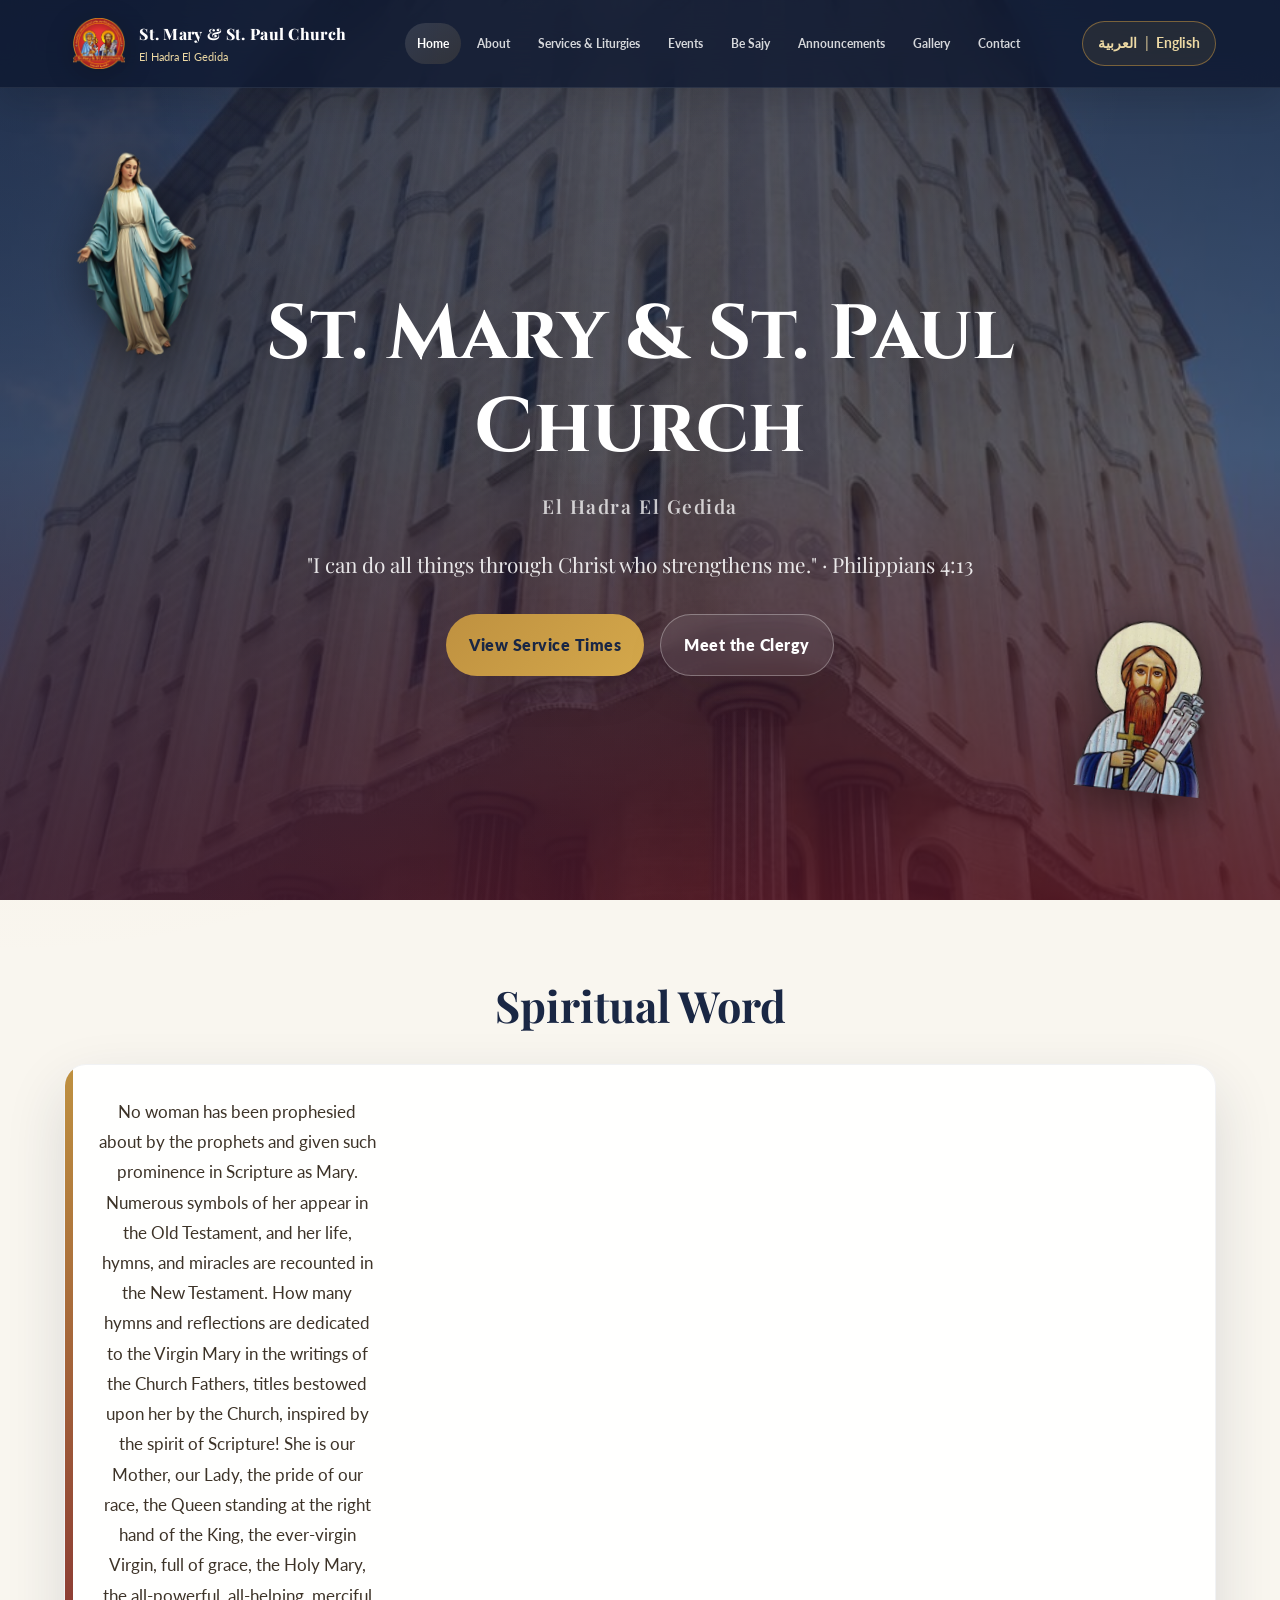
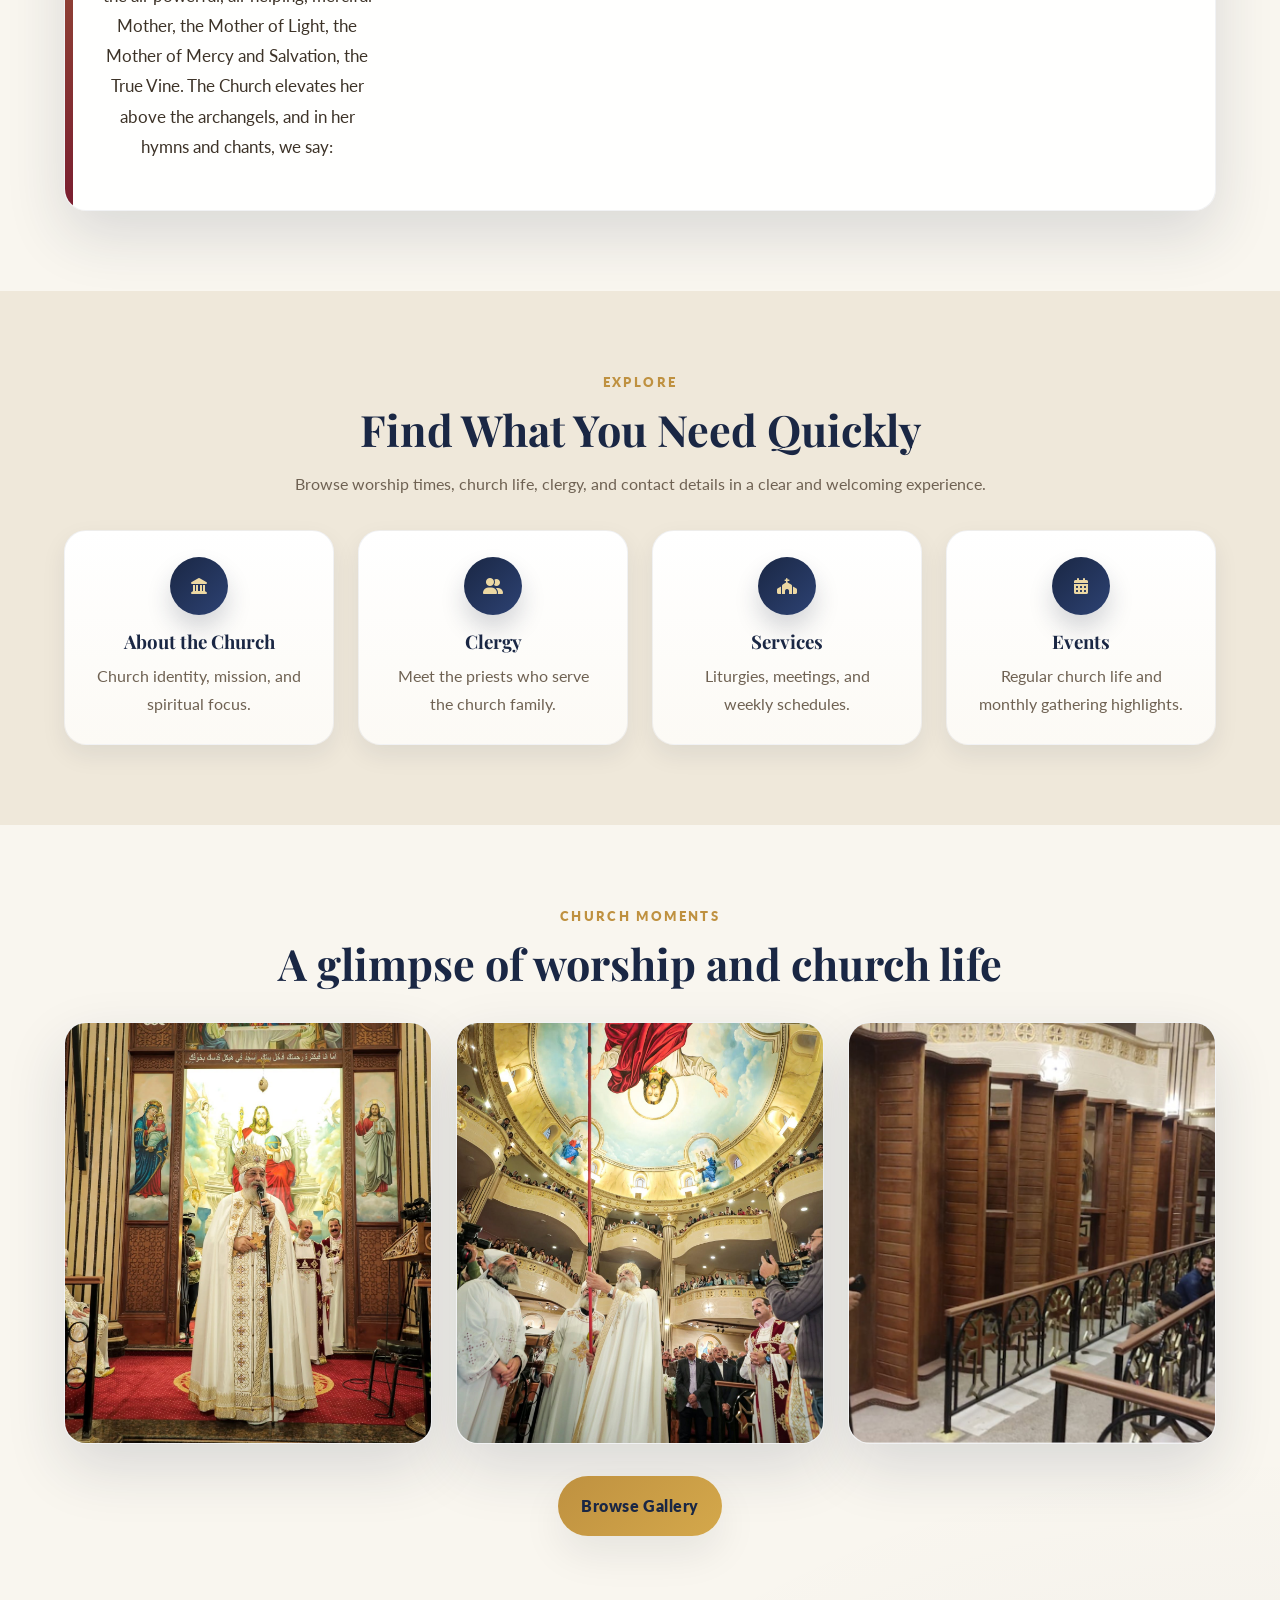
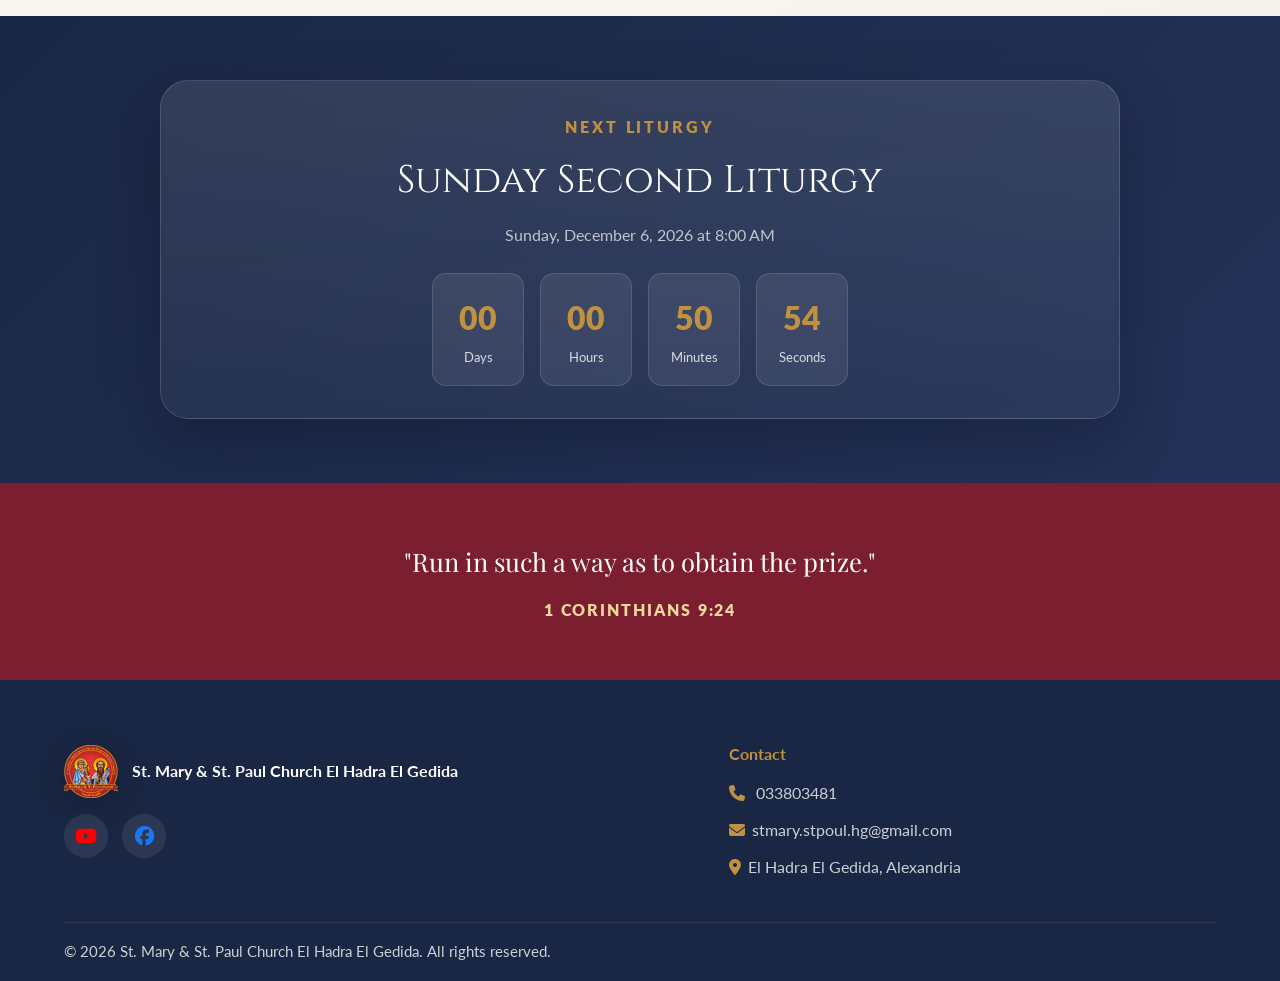
==== index.html @ 322eac00 "Replace welcome quote with detailed text about Mary Updated the welcome quote with a detailed text a" ====
<!DOCTYPE html>
<html lang="en" dir="ltr">
<head>
  <meta charset="UTF-8" />
  <meta name="viewport" content="width=device-width, initial-scale=1.0" />
  <meta name="description" content="St. Mary &amp; St. Paul Church  official website with clergy, services, meetings, and contact information." />
  <title>St. Mary &amp; St. Paul Church  El Hadra El Gedida</title>
  <link rel="icon" type="image/png" href="assets/church-logo.png" />
  <link rel="preconnect" href="https://fonts.googleapis.com" />
  <link rel="preconnect" href="https://fonts.gstatic.com" crossorigin />
  <link href="https://fonts.googleapis.com/css2?family=Amiri:ital,wght@0,400;0,700;1,400&family=Cairo:wght@400;600;700;800&family=Cinzel:wght@400;600;700&family=Playfair+Display:wght@400;600;700&family=Lato:wght@300;400;700&display=swap" rel="stylesheet" />
  <link rel="stylesheet" href="https://cdnjs.cloudflare.com/ajax/libs/font-awesome/6.5.0/css/all.min.css" />
  <link rel="stylesheet" href="css/styles.css" />
</head>
<body data-title-en="St. Mary &amp; St. Paul Church  El Hadra El Gedida" data-title-ar=" كنيسة السيدة العذراء والقديس بولس الرسول الحضره الجديده" data-desc-en="St. Mary &amp; St. Paul Church  El Hadra El Gedida official website with clergy, services, meetings, and contact information." data-desc-ar="الموقع الرسمي لكنيسة السيدة العذراء والقديس بولس الرسول ويشمل الكهنة والخدمات والاجتماعات وبيانات التواصل.">
  
<nav id="nav">
  <div class="nav-inner">
    <a href="index.html" class="nav-brand">
      <img src="assets/church-logo.png" alt="Church logo" class="brand-logo" />
      <div>
        <div class="brand-name" data-en="St. Mary &amp; St. Paul Church " data-ar=" كنيسة السيدة العذراء والقديس بولس الرسول ">St. Mary &amp; St. Paul Church </div>
        <div class="brand-sub" data-en="El Hadra El Gedida" data-ar="الحضرة الجديدة">El Hadra El Gedida</div>

      </div>
    </a>

    <div class="nav-links">
            <a href="index.html" class="active" data-en="Home" data-ar="الرئيسية">Home</a><a href="pages/about.html" data-en="About" data-ar="عن الكنيسة">About</a><a href="pages/services.html" data-en="Services &amp; Liturgies" data-ar="القداسات والخدمات">Services &amp; Liturgies</a><a href="pages/events.html" data-en="Events" data-ar="الفعاليات">Events</a><a href="pages/be-sajy.html" data-en="Be Sajy" data-ar="بي ساجي">Be Sajy</a><a href="pages/announcements.html" data-en="Announcements" data-ar="الإعلانات">Announcements</a><a href="pages/gallery.html" data-en="Gallery" data-ar="المعرض">Gallery</a><a href="pages/contact.html" data-en="Contact" data-ar="اتصل بنا">Contact</a>
    </div>

    <div class="nav-actions">
      <button class="lang-toggle" type="button" onclick="toggleLanguage()" aria-label="Language switch">
        <span>العربية</span>
        <span class="sep">|</span>
        <span>English</span>
      </button>
      <button class="hamburger" id="hamburger" onclick="toggleMenu()" aria-label="Toggle navigation">
        <span></span><span></span><span></span>
      </button>
    </div>
  </div>
</nav>

<div class="nav-mob" id="navMob">
  <button class="lang-toggle" type="button" onclick="toggleLanguage()" aria-label="Language switch">
    <span>العربية</span>
    <span class="sep">|</span>
    <span>English</span>
  </button>
  <a href="index.html" class="active" data-en="Home" data-ar="الرئيسية">Home</a><a href="pages/about.html" data-en="About" data-ar="عن الكنيسة">About</a><a href="pages/services.html" data-en="Services &amp; Liturgies" data-ar="القداسات والخدمات">Services &amp; Liturgies</a><a href="pages/events.html" data-en="Events" data-ar="الفعاليات">Events</a><a href="pages/be-sajy.html" data-en="Be Sajy" data-ar="بي ساجي">Be Sajy</a><a href="pages/announcements.html" data-en="Announcements" data-ar="الإعلانات">Announcements</a><a href="pages/gallery.html" data-en="Gallery" data-ar="المعرض">Gallery</a><a href="pages/contact.html" data-en="Contact" data-ar="اتصل بنا">Contact</a>
</div>

  
<section id="hero">
  <div class="hero-overlay"></div>
  <div class="hero-float-row">
    <img src="assets/icon-stmary-real.png" alt="" class="hero-float hero-float--left" aria-hidden="true" />
    <img src="assets/icon-stpaul-real.png" alt="" class="hero-float hero-float--right" aria-hidden="true" />
  </div>
  <div class="container hero-content">
    <div class="hero-content-inner reveal-up">
      <h1 class="hero-title" data-en="St. Mary &amp; St. Paul Church " data-ar="كنيسة السيدة العذراء والقديس بولس الرسول">St. Mary &amp; St. Paul Church</h1>
      <div class="hero-location" data-en="El Hadra El Gedida" data-ar="الحضرة الجديدة">El Hadra El Gedida</div>
      <p class="hero-sub" data-en="&amp;quot;I can do all things through Christ who strengthens me.&amp;quot; · Philippians 4:13" data-ar="«أستطيع كل شيء في المسيح الذي يقوّيني» · فيلبي ٤:١٣" data-i18n="html">"I can do all things through Christ who strengthens me." · Philippians 4:13</p>
      <div class="hero-actions">
        <a href="pages/services.html" class="btn btn-gold" data-en="View Service Times" data-ar="عرض مواعيد القداسات والخدمات">View Service Times</a>
        <a href="pages/about.html#clergy" class="btn btn-outline" data-en="Meet the Clergy" data-ar="تعرّف على الكهنة">Meet the Clergy</a>
      </div>
    </div>
  </div>
</section>

<section class="section">
  <div class="container">
    <div class="sec-hd reveal-up">
      <h2 data-en="Spiritual Word" data-ar="كلمة روحية">Spiritual Word</h2>
    </div>

    <div class="welcome-card reveal-up" style="justify-content:center;text-align:center">
      <div>
        <p class="welcome-quote" data-en="No woman has been prophesied about by the prophets and given such prominence in Scripture as Mary. Numerous symbols of her appear in the Old Testament, and her life, hymns, and miracles are recounted in the New Testament.

How many hymns and reflections are dedicated to the Virgin Mary in the writings of the Church Fathers, titles bestowed upon her by the Church, inspired by the spirit of Scripture!

She is our Mother, our Lady, the pride of our race, the Queen standing at the right hand of the King, the ever-virgin Virgin, full of grace, the Holy Mary, the all-powerful, all-helping, merciful Mother, the Mother of Light, the Mother of Mercy and Salvation, the True Vine. The Church elevates her above the archangels, and in her hymns and chants, we say: "You are exalted, O Mary, above the Cherubim, and you are raised, O Mary, above the Seraphim."

The Holy Scriptures do not record the history of Saint Anne and Saint Joachim—the parents of the Virgin Mary—nor even the history of the Virgin Mary before her betrothal. This is because the Holy Scriptures focus entirely on the person of Christ, leaving other matters to tradition to record and preserve for the Holy Church.

Tradition tells of a man in Judea named Joachim and his wife Hannah. They were elderly and childless. Because the Israelites looked down upon those without children, the two saints were saddened and constantly prayed to God day and night to grant them a son to serve Him in His house like Samuel. The Lord answered their prayers, and the angel Gabriel appeared to Joachim and told him that his wife Hannah would conceive and give birth to a son who would gladden his heart. Gabriel also appeared to Hannah and brought her the good news that she would give birth to a blessed daughter whom all generations would call blessed, for through her would come the salvation of Adam and his descendants. Hannah spent her pregnancy in prayer and fasting until she gave birth to a daughter, whom they named Mary. This occurred on the first day of Bashans. When Mary was 3 years old, her parents presented her to the temple to serve the Lord with the rest of the virgins. She continued to serve in the temple until she was 12 years old. Her parents had died, and when she reached marriageable age, the priests consulted together about her marriage. Zechariah the priest chose from among the elders and young men of Judah, and he took their staffs and wrote on each one the name of its owner and placed them inside the temple. A dove came up on the staff that belonged to Joseph the carpenter and then settled on his head. So the priests arranged her betrothal to Joseph, and she lived in his house in Nazareth." data-ar="لا توجد امرأة تنبأ عنها الأنبياء وأهتم بها الكتاب مثل مريم ... رموز عديدة عنها في العهد القديم وكذلك سيرتها وتسبحتها والمعجزات في العهد الجديد.
وما أكثر التمجيدات والتأملات التي وردت عن العذراء في كتب الآباء التي تلقبها بها الكنيسة مستوحاة من روح الكتاب.

إنها أمنا كلنا وسيدتنا كلنا وفخر جنسنا الملكة القائمة عن يمين الملك العذراء دائمة البتولية المملوءة نعمة القديسة مريم الأم القادرة المعينة الرحيمة أم النور أم الرحمة والخلاص الكرمة الحقانية.هذه هي التي ترفعها الكنيسة فوق مرتبة رؤساء الملائكة فنقول عنها في تسابيحها وألحانها: علوت يا مريم فوق الشاروبيم وسموت يا مريم فوق السيرافيم.

لم يرد بالكتاب المقدس تاريخ القديسة حنة والقديس يواقيم -أبويّ العذراء مريم- بل حتى تاريخ السيدة العذراء قبل خطبتها ذلك لأن الكتاب المقدس يركز كل اهتمامه على شخصية السيد المسيح وترك باقي الأشياء للتقليد ليدونها ويذكرها للكنيسة المقدسة .

يذكر التقليد انه كان في بلاد اليهودية رجل اسمه يواقيم وزوجته اسمها حَنَة وقد كانا متقدمين في السن ولم يرزقا بذرية. ولأن بني إسرائيل كانوا يعيرون من لا ولد له لهذا كانا القديسان حزينين ومداومين على الصلاة والطلب من الله نهارًا وليلًا أن يعطيهما ابنًا يخدمه في بيته كصموئيل. فاستجاب الرب الدعاء فظهر ملاك الرب جبرائيل ليواقيم وبشره بان امرأته حَنَة ستحبل وتلد مولودًا يسر قلبه, كما ظهر جبرائيل الملاك لحَنَة وزف إليها البشرى بأنها ستلد ابنة مباركة تطوبها جميع الأجيال لان منها يكون خلاص آدم وذريته. وقضت حَنَة أيام حملها في صلوات وأصوام إلى أن ولدت بنتًا وسمياها مريم, وكان ذلك في يوم أول بشنس. ولما بلغت مريم 3 سنوات قاما والداها بتقديمها للهيكل لتخدم الرب مع بقية العذارى, وظلت تخدم في الهيكل حتى بلغت الثانية عشر من عمرها, وكان أبواها قد ماتا وعندما بلغت سن الزواج تشاور الكهنة معًا على زواجها فاختار زكريا الكاهن من شيوخ وشبان يهوذا واخذ عصيهم وكتب عل كل واحدة اسم صاحبها ووضعهم داخل الهيكل فصعدت حمامة فوق العصا التي كانت ليوسف النجار ثم استقرت على رأسه فعقد الكهنة خطبتها على يوسف وعاشت في بيته الذي في الناصرة.">No woman has been prophesied about by the prophets and given such prominence in Scripture as Mary. Numerous symbols of her appear in the Old Testament, and her life, hymns, and miracles are recounted in the New Testament.

How many hymns and reflections are dedicated to the Virgin Mary in the writings of the Church Fathers, titles bestowed upon her by the Church, inspired by the spirit of Scripture!

She is our Mother, our Lady, the pride of our race, the Queen standing at the right hand of the King, the ever-virgin Virgin, full of grace, the Holy Mary, the all-powerful, all-helping, merciful Mother, the Mother of Light, the Mother of Mercy and Salvation, the True Vine. The Church elevates her above the archangels, and in her hymns and chants, we say: "You are exalted, O Mary, above the Cherubim, and you are raised, O Mary, above the Seraphim."

The Holy Scriptures do not record the history of Saint Anne and Saint Joachim—the parents of the Virgin Mary—nor even the history of the Virgin Mary before her betrothal. This is because the Holy Scriptures focus entirely on the person of Christ, leaving other matters to tradition to record and preserve for the Holy Church.

Tradition tells of a man in Judea named Joachim and his wife Hannah. They were elderly and childless. Because the Israelites looked down upon those without children, the two saints were saddened and constantly prayed to God day and night to grant them a son to serve Him in His house like Samuel. The Lord answered their prayers, and the angel Gabriel appeared to Joachim and told him that his wife Hannah would conceive and give birth to a son who would gladden his heart. Gabriel also appeared to Hannah and brought her the good news that she would give birth to a blessed daughter whom all generations would call blessed, for through her would come the salvation of Adam and his descendants. Hannah spent her pregnancy in prayer and fasting until she gave birth to a daughter, whom they named Mary. This occurred on the first day of Bashans. When Mary was 3 years old, her parents presented her to the temple to serve the Lord with the rest of the virgins. She continued to serve in the temple until she was 12 years old. Her parents had died, and when she reached marriageable age, the priests consulted together about her marriage. Zechariah the priest chose from among the elders and young men of Judah, and he took their staffs and wrote on each one the name of its owner and placed them inside the temple. A dove came up on the staff that belonged to Joseph the carpenter and then settled on his head. So the priests arranged her betrothal to Joseph, and she lived in his house in Nazareth.</p>
      </div>
    </div>
  </div>
</section>

<section class="section sec--alt">
  <div class="container">
    <div class="sec-hd reveal-up">
      <span class="eyebrow" data-en="Explore" data-ar="استكشف">Explore</span>
      <h2 data-en="Find What You Need Quickly" data-ar="الوصول السريع لما تحتاجه">Find What You Need Quickly</h2>
      <p data-en="Browse worship times, church life, clergy, and contact details in a clear and welcoming experience." data-ar="تصفّح مواعيد العبادة وحياة الكنيسة والكهنة وبيانات التواصل بتجربة واضحة ومريحة.">Browse worship times, church life, clergy, and contact details in a clear and welcoming experience.</p>
    </div>
    <div class="grid-4">
      <a class="qlink reveal-up" href="pages/about.html">
        <div class="qlink-ico"><i class="fa-solid fa-landmark"></i></div>
        <h3 data-en="About the Church" data-ar="عن الكنيسة">About the Church</h3>
        <p data-en="Church identity, mission, and spiritual focus." data-ar="هوية الكنيسة ورسالتها وتركيزها الروحي.">Church identity, mission, and spiritual focus.</p>
      </a>
      <a class="qlink reveal-up" href="pages/about.html#clergy">
        <div class="qlink-ico"><i class="fa-solid fa-user-group"></i></div>
        <h3 data-en="Clergy" data-ar="الكهنة">Clergy</h3>
        <p data-en="Meet the priests who serve the church family." data-ar="تعرّف على الكهنة الذين يخدمون أسرة الكنيسة.">Meet the priests who serve the church family.</p>
      </a>
      <a class="qlink reveal-up" href="pages/services.html">
        <div class="qlink-ico"><i class="fa-solid fa-church"></i></div>
        <h3 data-en="Services" data-ar="الخدمات">Services</h3>
        <p data-en="Liturgies, meetings, and weekly schedules." data-ar="القداسات والاجتماعات والجداول الأسبوعية.">Liturgies, meetings, and weekly schedules.</p>
      </a>
      <a class="qlink reveal-up" href="pages/events.html">
        <div class="qlink-ico"><i class="fa-solid fa-calendar-days"></i></div>
        <h3 data-en="Events" data-ar="الفعاليات">Events</h3>
        <p data-en="Regular church life and monthly gathering highlights." data-ar="أبرز الفعاليات المنتظمة واجتماعات الكنيسة الشهرية.">Regular church life and monthly gathering highlights.</p>
      </a>
    </div>
  </div>
</section>

<section class="section">
  <div class="container">
    <div class="sec-hd reveal-up">
      <span class="eyebrow" data-en="Church moments" data-ar="لحظات كنسية">Church moments</span>
      <h2 data-en="A glimpse of worship and church life" data-ar="لمحات من حياة الكنيسة">A glimpse of worship and church life</h2>
    </div>
    <div class="media-grid">
      <figure class="gallery-card reveal-up">
        <img src="assets/pope-tawadros-visit.jpg" alt="Church celebration" />
      </figure>
      <figure class="gallery-card reveal-up">
        <img src="assets/iconostasis-dedication.jpg" alt="Iconostasis dedication" />
      </figure>
      <figure class="gallery-card reveal-up">
        <img src="assets/e.jpeg" alt="Community gathering at the church" />
      </figure>
    </div>
  
    <div style="text-align:center;margin-top:2rem" class="reveal-up">
      <a href="pages/gallery.html" class="btn btn-gold" data-en="Browse Gallery" data-ar="تصفح المعرض">Browse Gallery</a>
    </div>
  </div>
</section>

<section class="countdown">
  <div class="container">
    <div class="countdown-panel reveal-up">
      <div class="cd-label" data-en="Next Liturgy" data-ar="القداس القادم">Next Liturgy</div>
      <div class="cd-service" id="cd-service" data-en="Loading..." data-ar="جارٍ التحميل...">Loading...</div>
      <div class="cd-info" id="cd-date" data-en="Calculating the next liturgy time..." data-ar="جارٍ حساب موعد القداس القادم...">Calculating the next liturgy time...</div>
      <div class="cd-boxes">
      <div class="cd-box"><span class="cd-num" id="cd-d">00</span><span class="cd-lbl" data-en="Days" data-ar="يوم">Days</span></div>
      <div class="cd-box"><span class="cd-num" id="cd-h">00</span><span class="cd-lbl" data-en="Hours" data-ar="ساعة">Hours</span></div>
      <div class="cd-box"><span class="cd-num" id="cd-m">00</span><span class="cd-lbl" data-en="Minutes" data-ar="دقيقة">Minutes</span></div>
      <div class="cd-box"><span class="cd-num" id="cd-s">00</span><span class="cd-lbl" data-en="Seconds" data-ar="ثانية">Seconds</span></div>
      </div>
    </div>
  </div>
</section>

<section class="scripture">
  <div class="container">
    <p class="sc-text" data-en="&amp;quot;Run in such a way as to obtain the prize.&amp;quot;" data-ar="«هكذا اركضوا لكي تنالوا»">“Run in such a way as to obtain the prize.”</p>
    <div class="sc-ref" data-en="1 Corinthians 9:24" data-ar="١ كورنثوس ٩:٢٤">1 Corinthians 9:24</div>
  </div>
</section>

  
<footer id="footer">
  <div class="container">
    <div class="foot-grid">
      <div class="foot-about">
        <div class="foot-logo">
          <img src="assets/church-logo.png" alt="Church logo" class="foot-logo-img" />
          <span data-en="St. Mary &amp; St. Paul Church  El Hadra El Gedida" data-ar="كنيسة السيدة العذراء والقديس بولس الرسول الحضره الجديده">St. Mary &amp; St. Paul Church  El Hadra El Gedida</span>
        </div>
        <div class="foot-social">
          <a href="https://www.youtube.com/@St.Mary_St.Paul_HG" target="_blank" rel="noopener" aria-label="YouTube"><i class="fa-brands fa-youtube" style="color:#ff0000"></i></a>
          <a href="https://www.facebook.com/St.MarySt.Paul.HG/" target="_blank" rel="noopener" aria-label="Facebook"><i class="fa-brands fa-facebook" style="color:#1877f2"></i></a>
        </div>
      </div>

      <div class="foot-col">
        <h4 data-en="Contact" data-ar="التواصل">Contact</h4>
        <ul class="contact-list">
          <li><i class="fa-solid fa-phone"></i> <a href="tel:033803481">033803481</a></li>
          <li><i class="fa-solid fa-envelope"></i><a href="mailto:stmary.stpoul.hg@gmail.com">stmary.stpoul.hg@gmail.com</a></li>
          <li><i class="fa-solid fa-location-dot"></i><a href="https://maps.app.goo.gl/TsvVpz9CCjcPpRaT8" target="_blank" rel="noopener" data-en="El Hadra El Gedida, Alexandria" data-ar="الحضرة الجديدة، الإسكندرية">El Hadra El Gedida, Alexandria</a></li>
        </ul>
      </div>
    </div>

    <div class="foot-bottom">
      <span data-en="© 2026 St. Mary &amp; St. Paul Church  El Hadra El Gedida. All rights reserved." data-ar="© 2026 كنيسة السيدة العذراء والقديس بولس الرسول الحضره الجديده. جميع الحقوق محفوظة.">© 2026 St. Mary &amp; St. Paul Church  El Hadra El Gedida. All rights reserved.</span>
    </div>
  </div>
</footer>

  <button id="btt" onclick="window.scrollTo({top:0,behavior:'smooth'})" title="Back to top">
    <i class="fa-solid fa-chevron-up"></i>
  </button>
  <script src="js/main.js"></script>
</body>
</html>
---- css/styles.css ----
/* Core */
:root{
  --navy:#1A2744;
  --navy-2:#243258;
  --navy-3:#2d4273;
  --burg:#7A1E30;
  --gold:#BF9140;
  --gold-2:#D4A84B;
  --gold-soft:#ecd8a3;
  --ivory:#F9F6EF;
  --linen:#EFE8DA;
  --white:#fff;
  --text:#3d3328;
  --muted:#6f6253;
  --shadow:0 24px 60px rgba(26,39,68,.14);
  --shadow-sm:0 10px 24px rgba(26,39,68,.08);
  --shadow-soft:0 18px 40px rgba(16,24,40,.08);
  --radius:22px;
  --nav-h:88px;
  --mw:1200px;
}
*{box-sizing:border-box;margin:0;padding:0}
html{scroll-behavior:smooth}
body{
  background:var(--ivory);
  color:var(--text);
  font-family:"Lato",sans-serif;
  line-height:1.75;
  overflow-x:hidden;
  background-image:
    radial-gradient(circle at top left, rgba(212,168,75,.14), transparent 22%),
    radial-gradient(circle at bottom right, rgba(36,50,88,.10), transparent 26%);
}
html[lang="ar"] body,
html[lang="ar"] input,
html[lang="ar"] select,
html[lang="ar"] textarea,
html[lang="ar"] button{font-family:"Cairo",sans-serif}
img{max-width:100%;display:block}
a{text-decoration:none;color:inherit}
button{border:0;background:none;font:inherit;cursor:pointer}
table{width:100%;border-collapse:collapse}
.container{max-width:var(--mw);margin:0 auto;padding:0 1.5rem}
.section{padding:5rem 0}
.sec--alt{background:var(--linen)}
.tc{text-align:center}
.reveal-up{
  opacity:0;transform:translateY(26px);transition:opacity .7s ease,transform .7s ease
}
.reveal-up.is-visible{opacity:1;transform:none}
.grid-3,.grid-4{
  display:grid;
  gap:1.5rem;
}
.grid-3{grid-template-columns:repeat(3,minmax(0,1fr))}
.grid-4{grid-template-columns:repeat(4,minmax(0,1fr))}
h1,h2,h3,h4{line-height:1.2}
h1{font-family:"Cinzel",serif}
h2,h3{font-family:"Playfair Display",serif}
html[lang="ar"] h1,
html[lang="ar"] h2,
html[lang="ar"] h3,
html[lang="ar"] h4{font-family:"Cairo",sans-serif}
.eyebrow{
  display:block;
  color:var(--gold);
  font-size:.82rem;
  font-weight:800;
  letter-spacing:.18em;
  text-transform:uppercase;
  margin-bottom:.65rem;
}
html[lang="ar"] .eyebrow{letter-spacing:0}
.sec-hd{max-width:760px;margin:0 auto 2rem;text-align:center}
.sec-hd h2{font-size:clamp(1.8rem,4vw,2.7rem);color:var(--navy)}
.sec-hd p{margin-top:.85rem;color:var(--muted)}

/* Nav */
#nav{
  position:fixed;inset:0 0 auto 0;height:var(--nav-h);z-index:1000;
  background:rgba(14,24,48,.78);-webkit-backdrop-filter:blur(18px);backdrop-filter:blur(18px);
  border-bottom:1px solid rgba(255,255,255,.08);
  box-shadow:0 16px 34px rgba(0,0,0,.12);
}
.nav-inner{
  max-width:var(--mw);margin:0 auto;padding:0 1.5rem;height:100%;
  display:flex;align-items:center;justify-content:space-between;gap:1rem;
}
.nav-brand{
  display:flex;align-items:center;gap:.9rem;min-width:0;
  padding:.3rem .55rem;
}
.brand-logo{
  width:52px;height:52px;object-fit:contain;background:transparent;border-radius:0;
  padding:0;filter:drop-shadow(0 6px 14px rgba(0,0,0,.22));
}
.brand-name{
  color:#fff;font-weight:800;font-size:.98rem;
  font-family:"Playfair Display",serif;letter-spacing:.02em
}
html[lang="ar"] .brand-name{font-family:"Cairo",sans-serif;font-weight:800;letter-spacing:0}
.brand-sub{color:var(--gold-soft);font-size:.7rem}
.nav-links,.nav-actions{display:flex;align-items:center;gap:.25rem}
.nav-links a{
  color:rgba(255,255,255,.82);padding:.6rem .75rem;border-radius:999px;
  font-size:.78rem;font-weight:700;transition:.25s ease;white-space:nowrap;
}
.nav-links a.active,.nav-links a:hover{
  background:linear-gradient(135deg,rgba(255,255,255,.12),rgba(212,168,75,.13));
  color:#fff
}
.lang-toggle{
  display:inline-flex;align-items:center;gap:.45rem;
  color:var(--gold-soft);border:1px solid rgba(191,145,64,.55);
  padding:.6rem .95rem;border-radius:999px;font-weight:700;font-size:.86rem;
  background:rgba(191,145,64,.11);transition:.2s ease;
}
.lang-toggle:hover{background:rgba(191,145,64,.2)}
.lang-toggle .sep{opacity:.7}
.hamburger{display:none;flex-direction:column;gap:5px;padding:.5rem}
.hamburger span{width:24px;height:2px;background:#fff;border-radius:4px}
.nav-mob{
  display:none;position:fixed;top:var(--nav-h);left:1rem;right:1rem;z-index:999;
  background:var(--navy);border-radius:0 0 18px 18px;overflow:hidden;
  box-shadow:var(--shadow);
}
.nav-mob.open{display:block}
.nav-mob a{
  display:block;padding:1rem 1.2rem;border-bottom:1px solid rgba(255,255,255,.07);
  color:#fff
}
.nav-mob a.active{color:var(--gold)}
.nav-mob .lang-toggle{
  width:calc(100% - 2.4rem);margin:1rem 1.2rem;justify-content:center;
  border-color:rgba(191,145,64,.5);
}

/* Buttons */
.btn{
  display:inline-flex;align-items:center;justify-content:center;
  padding:1rem 1.45rem;border-radius:999px;font-weight:800;letter-spacing:.03em;
  transition:.25s ease;box-shadow:var(--shadow-soft)
}
.btn-gold{
  background:linear-gradient(135deg,var(--gold),var(--gold-2));
  color:var(--navy)
}
.btn-gold:hover{transform:translateY(-3px);box-shadow:0 18px 34px rgba(191,145,64,.28)}
.btn-outline{
  border:1px solid rgba(255,255,255,.3);color:#fff;background:rgba(255,255,255,.08);
  -webkit-backdrop-filter:blur(10px);backdrop-filter:blur(10px)
}
.btn-outline:hover{background:rgba(255,255,255,.14);transform:translateY(-3px)}
.btn-navy{background:var(--navy);color:#fff}
.btn-ghost-light{
  background:rgba(255,255,255,.08);color:#fff;border:1px solid rgba(255,255,255,.18)
}
.btn-ghost-light:hover{background:rgba(255,255,255,.14);transform:translateY(-3px)}

/* Hero */
#hero{
  position:relative;min-height:100vh;min-height:100dvh;display:flex;align-items:center;
  padding:calc(var(--nav-h) + 3rem) 0 5rem;
  background:
    linear-gradient(180deg,rgba(14,24,48,.83),rgba(20,30,57,.68),rgba(80,22,38,.88)),
    url("../assets/church-building.jpg") center/cover no-repeat,
    linear-gradient(135deg,var(--navy),var(--burg));
}
.hero-overlay{
  position:absolute;inset:0;
  background:
    radial-gradient(circle at top,rgba(255,255,255,.14),transparent 45%),
    linear-gradient(90deg,rgba(26,39,68,.38),transparent 60%)
}
.hero-content{position:relative;z-index:1;text-align:center;max-width:860px}
.hero-float-row{display:contents}
.hero-float{
  position:absolute;width:140px;height:auto;object-fit:contain;
  opacity:0;z-index:1;
  filter:drop-shadow(0 10px 22px rgba(0,0,0,.45));
  animation-fill-mode:forwards,none;
  animation-timing-function:cubic-bezier(.22,.85,.3,1.1),ease-in-out;
  animation-iteration-count:1,infinite;
}
/* Positioned in the empty corners of the hero, clear of the centered title/text block */
.hero-float--left{
  top:14%;left:5%;
  animation-name:hero-float-in-left,hero-float-bob-left;
  animation-duration:1.5s,6s;
  animation-delay:.3s,1.8s;
}
.hero-float--right{
  bottom:12%;right:5%;
  animation-name:hero-float-in-right,hero-float-bob-right;
  animation-duration:1.5s,6s;
  animation-delay:.5s,2.3s;
}
/* Entrance: each icon swoops in from off-screen and settles into a gentle lean
   toward the centered church name, without any crop/filter altering the artwork itself */
@keyframes hero-float-in-left{
  0%{opacity:0;transform:translate(-70px,-30px) rotate(-22deg) scale(.8)}
  65%{opacity:1;transform:translate(4px,4px) rotate(-3deg) scale(1.04)}
  100%{opacity:1;transform:translate(0,0) rotate(-6deg) scale(1)}
}
@keyframes hero-float-in-right{
  0%{opacity:0;transform:translate(70px,-30px) rotate(22deg) scale(.8)}
  65%{opacity:1;transform:translate(-4px,4px) rotate(3deg) scale(1.04)}
  100%{opacity:1;transform:translate(0,0) rotate(6deg) scale(1)}
}
/* Idle: a slow bob that keeps each icon leaning gently in toward the title */
@keyframes hero-float-bob-left{
  0%,100%{transform:translateY(0) rotate(-6deg)}
  50%{transform:translateY(-14px) rotate(-2deg)}
}
@keyframes hero-float-bob-right{
  0%,100%{transform:translateY(0) rotate(6deg)}
  50%{transform:translateY(-14px) rotate(2deg)}
}
@media (max-width:960px){
  .hero-float{width:92px}
  .hero-float--left{top:9%;left:3%}
  .hero-float--right{bottom:7%;right:3%}
}
@media (max-width:640px){
  /* Keep the same left/right corner placement as desktop, just smaller,
     so each icon stays to its own side instead of sitting centered in the text */
  .hero-float{width:56px}
  .hero-float--left{top:calc(var(--nav-h) + .75rem);left:2%}
  .hero-float--right{bottom:6%;right:2%}
}
.hero-shell{
  padding:2rem 2rem 1.4rem;
  background:linear-gradient(180deg,rgba(255,255,255,.10),rgba(255,255,255,.06));
  border:1px solid rgba(255,255,255,.14);
  -webkit-backdrop-filter:blur(12px);backdrop-filter:blur(12px);
  border-radius:30px;
  box-shadow:0 30px 70px rgba(0,0,0,.22)
}
.hero-eyebrow{
  display:inline-block;color:var(--gold);font-size:.9rem;font-weight:800;
  letter-spacing:.18em;text-transform:uppercase;margin-bottom:1rem
}
.hero-title{font-size:clamp(2.4rem,6vw,4.9rem);color:#fff;margin-bottom:1rem}
.hero-location{
  color:rgba(255,255,255,.75);font-size:clamp(1rem,2vw,1.2rem);font-weight:600;
  letter-spacing:.08em;margin-bottom:1.4rem;font-family:"Playfair Display",serif
}
html[lang="ar"] .hero-location{font-family:"Cairo",sans-serif;letter-spacing:0}
.hero-sub{
  color:rgba(255,255,255,.88);font-size:clamp(1.05rem,2vw,1.3rem);max-width:760px;
  margin:0 auto 2rem;font-family:"Playfair Display",serif
}
html[lang="ar"] .hero-sub{font-family:"Amiri","Cairo",serif;font-style:italic;font-weight:400}
.hero-actions{display:flex;gap:1rem;justify-content:center;flex-wrap:wrap}
.hero-meta{
  margin-top:1.3rem;display:flex;flex-wrap:wrap;justify-content:center;gap:.8rem
}
.hero-pill{
  display:inline-flex;align-items:center;gap:.55rem;padding:.72rem 1rem;border-radius:999px;
  background:rgba(255,255,255,.1);border:1px solid rgba(255,255,255,.14);color:#fff
}
.hero-pill i{color:var(--gold-soft)}
.hero-stats{
  margin-top:1.5rem;display:grid;grid-template-columns:repeat(3,minmax(0,1fr));gap:1rem;text-align:start
}
.hero-stat{
  padding:1rem 1.1rem;border-radius:20px;background:rgba(10,16,34,.28);
  border:1px solid rgba(255,255,255,.1)
}
.hero-stat strong{display:block;color:#fff;margin-bottom:.25rem}
.hero-stat span{display:block;color:rgba(255,255,255,.72);font-size:.95rem}

/* Cards / sections */
.welcome-card,.info-box,.val-card,.event-card,.gallery-card,.table-wrap,.cform,.donate-box{
  background:rgba(255,255,255,.94);border-radius:var(--radius);box-shadow:var(--shadow);
  border:1px solid rgba(26,39,68,.06)
}
.donate-box{
  text-align:center;padding:3rem 2rem;max-width:640px;margin:0 auto
}
.donate-icon{
  width:64px;height:64px;border-radius:50%;background:rgba(192,160,83,.14);
  display:flex;align-items:center;justify-content:center;margin:0 auto 1.2rem;
  color:var(--gold-dark);font-size:1.5rem
}
.donate-box h2{color:var(--navy);margin-bottom:.8rem}
.donate-box p{color:var(--muted);margin-bottom:1.6rem;line-height:1.7}
.donate-actions{display:flex;gap:1rem;justify-content:center;flex-wrap:wrap}
.welcome-card{
  display:grid;grid-template-columns:280px 1fr;gap:2rem;padding:2rem;align-items:center;
  position:relative;overflow:hidden
}
.welcome-card::before{
  content:"";position:absolute;inset:0 auto 0 0;width:8px;
  background:linear-gradient(180deg,var(--gold),var(--burg))
}
.welcome-photo{
  width:100%;height:340px;object-fit:cover;border-radius:18px;border:4px solid rgba(191,145,64,.18);
  box-shadow:var(--shadow-sm)
}
.welcome-quote{font-size:1.08rem;color:var(--text);margin-bottom:1rem}
.sig-name{font-size:1.3rem;color:var(--navy);font-weight:700}
html[lang="ar"] .welcome-quote{font-family:"Amiri","Cairo",serif;font-size:1.18rem;line-height:2}
html[lang="ar"] .sig-name{font-family:"Amiri","Cairo",serif;font-style:italic}
.sig-role{color:var(--gold);font-weight:800;letter-spacing:.08em;text-transform:uppercase}
.qlink{
  background:linear-gradient(180deg,#fff,#fcfaf5);padding:1.65rem;border-radius:var(--radius);box-shadow:var(--shadow-sm);
  transition:.25s ease;text-align:center;position:relative;overflow:hidden;border:1px solid rgba(26,39,68,.06)
}
.qlink::after{
  content:"";position:absolute;inset:auto 0 0 0;height:4px;
  background:linear-gradient(90deg,var(--gold),var(--burg));transform:scaleX(0);transform-origin:center;
  transition:transform .28s ease
}
.qlink:hover{transform:translateY(-7px);box-shadow:var(--shadow)}
.qlink:hover::after{transform:scaleX(1)}
.qlink-ico,.event-icon,.ci-ico{
  width:58px;height:58px;border-radius:50%;display:flex;align-items:center;justify-content:center;
  margin:0 auto 1rem;background:linear-gradient(135deg,var(--navy),var(--navy-3));color:var(--gold-soft);
  box-shadow:0 14px 24px rgba(26,39,68,.18)
}
.qlink h3,.event-card h3{color:var(--navy);margin-bottom:.5rem}
.event-date{display:inline-block;color:var(--gold-dark);background:rgba(192,160,83,.14);
  font-size:.8rem;font-weight:700;padding:.22rem .75rem;border-radius:999px;margin-bottom:.6rem}

/* ── Upcoming feasts list (date-badge row style) ── */
.evt-list{display:flex;flex-direction:column;gap:.6rem}
.evt-row{
  position:relative;display:flex;gap:1.4rem;align-items:stretch;
  background:#fff;border-radius:20px;overflow:hidden;box-shadow:var(--shadow-sm);
  border:1px solid rgba(26,39,68,.06);
}
.evt-date-box{
  flex:0 0 auto;width:96px;display:flex;flex-direction:column;align-items:center;justify-content:center;
  background:var(--navy);color:#fff;line-height:1.1;padding:1rem .5rem
}
.evt-date-box .evt-mon{display:block;font-size:.72rem;font-weight:700;letter-spacing:.1em;color:var(--gold)}
.evt-date-box .evt-day{display:block;font-size:1.7rem;font-weight:800;font-family:"Playfair Display",serif}
.evt-body{flex:1 1 auto;min-width:0;padding:1.4rem 1.6rem 1.4rem 0}
.evt-title{font-family:"Playfair Display",serif;font-size:1.12rem;font-weight:700;color:var(--navy);margin-bottom:.4rem}
html[lang="ar"] .evt-title{font-family:"Cairo",sans-serif;font-weight:800}
.evt-desc{color:var(--muted);font-size:.92rem;line-height:1.6;margin-bottom:.7rem}
.evt-meta{display:flex;flex-wrap:wrap;gap:1.1rem;font-size:.82rem;color:#888}
.evt-meta span{display:flex;align-items:center;gap:.35rem}
.evt-meta i{color:var(--gold-dark);font-size:.8rem}
.evt-tag{
  background:rgba(192,160,83,.14);color:var(--gold-dark);font-size:.75rem;font-weight:700;
  padding:.25rem .8rem;border-radius:999px;white-space:nowrap
}
.qlink p,.event-card p,.val-card p{color:var(--muted)}
.media-grid{
  display:grid;grid-template-columns:repeat(3,minmax(0,1fr));gap:1.5rem
}
.countdown{
  background:linear-gradient(135deg,var(--navy),var(--navy-2));
  padding:4rem 0;text-align:center
}
.countdown-panel{
  max-width:960px;margin:0 auto;padding:2rem 1.5rem;border-radius:28px;
  background:linear-gradient(180deg,rgba(255,255,255,.1),rgba(255,255,255,.04));
  border:1px solid rgba(255,255,255,.14);
  box-shadow:0 24px 60px rgba(7,12,28,.28)
}
.cd-label{color:var(--gold);font-weight:800;letter-spacing:.18em;text-transform:uppercase;margin-bottom:.35rem}
.cd-service{font-size:clamp(1.5rem,4vw,2.4rem);color:#fff;margin-bottom:.45rem;font-family:"Cinzel",serif}
html[lang="ar"] .cd-service{font-family:"Cairo",sans-serif}
.cd-info{color:rgba(255,255,255,.7);margin-bottom:1.5rem}
.cd-boxes{display:flex;justify-content:center;gap:1rem;flex-wrap:wrap}
.cd-box{
  min-width:92px;padding:1rem 1.15rem;border-radius:14px;
  background:rgba(255,255,255,.08);border:1px solid rgba(255,255,255,.12)
}
.cd-num{display:block;font-size:2rem;color:var(--gold);font-weight:800}
.cd-lbl{display:block;color:rgba(255,255,255,.8);font-size:.8rem}
@media (max-width:480px){
  .cd-boxes{flex-wrap:nowrap;gap:.5rem}
  .cd-box{min-width:0;flex:1;padding:.7rem .4rem}
  .cd-num{font-size:1.35rem}
  .cd-lbl{font-size:.65rem}
}
.scripture{background:var(--burg);padding:3.5rem 0;text-align:center}
.sc-text{font-size:clamp(1.1rem,3vw,1.6rem);color:#fff;font-family:"Playfair Display",serif}
.sc-ref{margin-top:.8rem;color:#f0d89d;font-weight:800;letter-spacing:.12em;text-transform:uppercase}
.dark-text{color:var(--navy)}
.dark-ref{color:var(--gold)}
.cta-band{
  display:grid;grid-template-columns:1.4fr auto;gap:1.5rem;align-items:center;
  padding:2rem;border-radius:30px;color:#fff;
  background:linear-gradient(135deg,var(--navy),var(--burg));
  box-shadow:var(--shadow)
}
.cta-band h2{font-size:clamp(1.6rem,3vw,2.4rem);margin-bottom:.7rem}
.cta-band p{color:rgba(255,255,255,.78)}
.cta-actions{display:flex;flex-wrap:wrap;gap:.85rem}

/* Banner and about */
.pg-banner{
  padding:calc(var(--nav-h) + 3rem) 0 2.5rem;
  background:
    linear-gradient(135deg,rgba(26,39,68,.95),rgba(122,30,48,.92)),
    url("../assets/iconostasis-dedication.jpg") center/cover no-repeat;
  color:#fff
}
.pg-banner h1{font-size:clamp(2rem,5vw,3.4rem);margin-bottom:.55rem}
.breadcrumb{display:flex;gap:.5rem;align-items:center;color:rgba(255,255,255,.82);flex-wrap:wrap}
.bc-gold{color:var(--gold-2)}
.hist-grid{display:grid;grid-template-columns:1.05fr 1fr;gap:2rem;align-items:center}
.image-card{background:#fff;padding:1rem;border-radius:var(--radius);box-shadow:var(--shadow)}
.hist-img{border-radius:14px;background:#fff}
.hist-text h2{font-size:clamp(1.8rem,3vw,2.6rem);color:var(--navy);margin-bottom:1rem}
.hist-text p{color:var(--muted);margin-bottom:1rem}
.val-card,.event-card{
  padding:1.8rem;text-align:center;
  background:linear-gradient(180deg,#fff,#fcfaf6)
}
.event-card--media{padding:0 0 1.6rem;overflow:hidden}
.event-photo{
  width:100%;height:220px;object-fit:cover;display:block;
  border-radius:22px 22px 0 0
}
.event-card--media .event-icon{margin:-26px auto 1rem;position:relative;z-index:1}
.event-card--media h3,
.event-card--media p{padding-inline:1.4rem}
.event-card--media .event-date{display:inline-block;margin-inline:1.4rem}
.val-ico{font-size:2rem;color:var(--gold);margin-bottom:1rem}

/* Clergy */
.clergy-grid{align-items:stretch}
.clergy-card{
  background:#fff;border-radius:var(--radius);overflow:hidden;box-shadow:var(--shadow-sm);
  display:flex;flex-direction:column
}
.clergy-card--featured{border:2px solid rgba(191,145,64,.45)}
.clergy-media{position:relative;width:100%;height:280px;overflow:hidden;background:var(--navy)}
.clergy-img{
  position:absolute;inset:0;width:100%;height:100%;object-fit:cover;object-position:center;
  opacity:0;transition:opacity 1s ease;
}
.clergy-img.active{opacity:1}
.clergy-dots{position:absolute;bottom:12px;left:0;right:0;display:flex;justify-content:center;gap:6px;z-index:2}
.clergy-dot{width:7px;height:7px;border-radius:50%;background:rgba(255,255,255,.5);border:1px solid rgba(255,255,255,.7);transition:background .3s ease,transform .3s ease}
.clergy-dot.active{background:var(--gold);transform:scale(1.2)}
.clergy-ph{
  height:280px;background:linear-gradient(135deg,var(--navy),var(--burg));
  color:#fff;display:flex;align-items:center;justify-content:center;
  font-size:3rem;font-weight:800
}
.clergy-body{padding:1.4rem;display:flex;flex-direction:column;flex:1}
.clergy-role{display:block;color:var(--gold);font-size:.82rem;font-weight:800;letter-spacing:.14em;text-transform:uppercase;margin-bottom:.35rem}
.clergy-name{font-size:1.35rem;color:var(--navy);margin-bottom:.65rem}
.clergy-bio{color:var(--muted)}
.clergy-bio-list{list-style:none;margin:0;padding:0;display:flex;flex-direction:column;gap:.5rem}
.clergy-bio-list li{
  position:relative;padding-inline-start:1.15rem;color:var(--muted);line-height:1.4
}
.clergy-bio-list li::before{
  content:'';position:absolute;inset-inline-start:0;top:.5em;
  width:6px;height:6px;border-radius:50%;background:var(--gold)
}


/* Tables */
.table-wrap{overflow:auto}
.sch-tbl th,.sch-tbl td{padding:1rem 1.1rem;text-align:start}
.sch-tbl thead th{background:var(--navy);color:var(--gold)}
.sch-tbl tbody td{border-bottom:1px solid #eee;background:#fff}
.sch-tbl tbody tr:last-child td{border-bottom:none}
.sch-tbl tbody tr:hover td{background:#fcfbf7}

/* Services schedule */
.schedule-split{display:grid;gap:2rem}
.schedule-group{
  background:rgba(255,255,255,.96);border-radius:var(--radius);box-shadow:var(--shadow);padding:2rem
}
.schedule-group-head{text-align:center;max-width:760px;margin:0 auto 1.5rem}
.schedule-group-head h3{font-size:2rem;color:var(--navy);margin-bottom:.45rem}
.schedule-group-head p{color:var(--muted)}
.liturgy-grid,.service-grid{
  display:grid;grid-template-columns:repeat(3,minmax(0,1fr));gap:1.25rem
}
.schedule-card{
  background:#fcfaf5;border:1px solid rgba(191,145,64,.18);border-radius:20px;padding:1.35rem 1.25rem;
  box-shadow:var(--shadow-sm);transition:transform .22s ease, box-shadow .22s ease
}
.schedule-card:hover{transform:translateY(-4px);box-shadow:var(--shadow)}
.schedule-tag{
  display:inline-block;margin-bottom:.85rem;padding:.35rem .7rem;border-radius:999px;
  background:rgba(191,145,64,.12);color:var(--burg);font-size:.82rem;font-weight:800
}
.schedule-card h4{font-size:1.15rem;color:var(--navy);margin-bottom:.45rem}
.schedule-card p{color:var(--muted);margin-bottom:.3rem}
.schedule-time{color:var(--gold);font-weight:800}

/* Contact */
.contact-wrap{display:grid;grid-template-columns:.95fr 1.1fr;gap:2rem}
.ci-list h3,.cform h3{font-size:1.9rem;color:var(--navy);margin-bottom:1rem}
.ci-item{display:flex;gap:1rem;align-items:flex-start;margin-bottom:1.2rem}
.ci-item .ci-ico{margin:0}
.ci-text h4{font-size:.85rem;color:var(--gold);letter-spacing:.12em;text-transform:uppercase}
.ci-text p,.ci-text a{color:var(--text)}
.ci-text a:hover{color:var(--burg)}
.cform{padding:2rem;background:linear-gradient(180deg,#fff,#fcfaf5)}
.frow{display:grid;grid-template-columns:1fr 1fr;gap:1rem}
.fg{margin-bottom:1rem}
.fg label{display:block;margin-bottom:.35rem;color:var(--muted);font-weight:700}
.fg input,.fg textarea,.fg select{
  width:100%;padding:.95rem 1rem;border:1px solid rgba(26,39,68,.12);border-radius:14px;background:#fffdf9;color:var(--text);
  transition:border-color .2s ease, box-shadow .2s ease, background .2s ease
}
.fg input:focus,.fg textarea:focus,.fg select:focus{
  outline:none;border-color:rgba(191,145,64,.7);box-shadow:0 0 0 4px rgba(191,145,64,.12);background:#fff
}
.fg textarea{min-height:130px;resize:vertical}
.form-submit{width:100%}
.form-ok{
  display:none;margin-top:1rem;padding:.95rem 1rem;border-radius:12px;
  background:#edf7ed;color:#22612d;font-weight:700
}
.form-ok.show{display:block}

/* Gallery */
.simple-gallery{display:grid;grid-template-columns:repeat(2,minmax(0,1fr));gap:1.5rem}
.gallery-card{
  overflow:hidden;transition:transform .22s ease, box-shadow .22s ease;cursor:zoom-in
}
.gallery-card:hover{transform:translateY(-6px);box-shadow:var(--shadow)}
.gallery-card img{
  width:100%;height:420px;object-fit:cover;background:#fff;
  transition:transform .35s ease
}
.gallery-card:hover img{transform:scale(1.03)}
.gallery-note{
  margin:0 auto 1.5rem;max-width:850px;text-align:center;padding:1rem 1.2rem;
  background:#fff;border-radius:16px;box-shadow:var(--shadow-sm);color:var(--muted)
}
.gallery-grid-auto{
  display:grid;grid-template-columns:repeat(3,minmax(0,1fr));gap:1.5rem
}
.gallery-featured{margin-bottom:1.5rem}
.gallery-placeholder{
  height:420px;display:flex;flex-direction:column;align-items:center;justify-content:center;
  gap:.6rem;background:linear-gradient(135deg,#f6f1e6,#efe8da);color:var(--navy);padding:1.5rem;text-align:center
}
.gallery-placeholder i{font-size:2rem;color:var(--gold)}
.gallery-file-name{font-weight:800;color:var(--burg)}
.lightbox{
  position:fixed;inset:0;display:none;align-items:center;justify-content:center;padding:1.5rem;
  background:rgba(7,12,25,.84);-webkit-backdrop-filter:blur(10px);backdrop-filter:blur(10px);z-index:1200
}
.lightbox.open{display:flex}
.lightbox-dialog{position:relative;max-width:min(92vw,1200px);max-height:90vh;width:100%;display:flex;flex-direction:column}
.lightbox-toolbar{
  display:flex;align-items:center;justify-content:space-between;gap:1rem;margin-bottom:.9rem;
  position:relative;z-index:5;
}
.lightbox-count{color:rgba(255,255,255,.8);font-size:.9rem;font-weight:700;letter-spacing:.03em}
.lightbox-actions{display:flex;align-items:center;gap:.6rem}
.lightbox-action{
  width:40px;height:40px;border-radius:50%;
  background:rgba(255,255,255,.1);color:#fff;display:flex;align-items:center;justify-content:center;
  font-size:1rem;border:1px solid rgba(255,255,255,.22);transition:background .2s ease,transform .2s ease
}
.lightbox-action:hover{background:rgba(255,255,255,.22);transform:translateY(-2px)}
.lightbox-img-wrap{
  position:relative;display:flex;align-items:center;justify-content:center;
  overflow:hidden;max-height:78vh;border-radius:24px;touch-action:none;z-index:1;
}
.lightbox-img{
  max-width:100%;max-height:78vh;border-radius:24px;box-shadow:0 30px 60px rgba(0,0,0,.4);
  transition:transform .15s ease-out;cursor:zoom-in;object-fit:contain;transform-origin:center center;
  touch-action:none;user-select:none;-webkit-user-drag:none;
}
.lightbox-img-wrap.zoomed .lightbox-img{cursor:zoom-out;transition:none}
.lightbox-toast{
  position:absolute;bottom:-2.6rem;left:50%;transform:translateX(-50%) translateY(6px);
  background:rgba(255,255,255,.95);color:var(--navy);font-size:.85rem;font-weight:700;
  padding:.5rem 1.1rem;border-radius:999px;opacity:0;pointer-events:none;transition:opacity .2s ease,transform .2s ease;
  white-space:nowrap;
}
.lightbox-toast.show{opacity:1;transform:translateX(-50%) translateY(0)}
.lightbox-nav{
  position:absolute;top:50%;transform:translateY(-50%);width:52px;height:52px;border-radius:50%;
  background:rgba(255,255,255,.14);color:#fff;display:flex;align-items:center;justify-content:center;
  font-size:1.3rem;border:1px solid rgba(255,255,255,.3);transition:background .2s ease,transform .2s ease;
  z-index:5;
}
.lightbox-nav:hover{background:rgba(255,255,255,.3)}
.lightbox-prev{inset-inline-start:-18px}
.lightbox-next{inset-inline-end:-18px}
html[dir="rtl"] .lightbox-nav i{transform:scaleX(-1)}
@media (max-width:720px){
  .lightbox-nav{width:42px;height:42px;font-size:1.05rem}
  .lightbox-prev{inset-inline-start:-6px}
  .lightbox-next{inset-inline-end:-6px}
  .lightbox-action{width:36px;height:36px;font-size:.9rem}
  .lightbox-actions{gap:.4rem}
}

/* Footer */
#footer{background:var(--navy);padding:4rem 0 0;color:rgba(255,255,255,.78)}
.foot-grid{display:grid;grid-template-columns:1.3fr 1fr;gap:2rem}
.foot-logo{display:flex;align-items:center;gap:.85rem;color:#fff;font-weight:700;margin-bottom:1rem}
.foot-logo-img{width:54px;height:54px;object-fit:contain;background:transparent;border-radius:0;filter:drop-shadow(0 6px 14px rgba(0,0,0,.22))}
.foot-about p{color:rgba(255,255,255,.72)}
.foot-tagline{margin-bottom:1.2rem;line-height:1.7}
.foot-col h4{color:var(--gold);margin-bottom:1rem}
.foot-col ul{list-style:none}
.foot-col li{margin-bottom:.55rem}
.foot-col a:hover{color:var(--gold-2)}
.foot-links a{color:rgba(255,255,255,.78)}
.foot-social{display:flex;gap:.9rem}
.foot-social a{
  width:44px;height:44px;border-radius:50%;display:flex;align-items:center;justify-content:center;
  background:rgba(255,255,255,.08);font-size:1.2rem;transition:.2s ease
}
.foot-social a:hover{background:rgba(255,255,255,.18);transform:translateY(-3px)}
.contact-list i{color:var(--gold);margin-inline-end:.45rem}
.sch-row{display:flex;justify-content:space-between;gap:1rem;padding:.45rem 0;border-bottom:1px solid rgba(255,255,255,.08)}
.sday{color:rgba(255,255,255,.75)}
.stime{color:var(--gold-2);font-weight:700}
.foot-bottom{
  display:flex;justify-content:space-between;gap:1rem;flex-wrap:wrap;
  padding:1rem 0;border-top:1px solid rgba(255,255,255,.08);margin-top:2rem;font-size:.92rem
}

/* Back to top */
#btt{
  position:fixed;right:1.5rem;bottom:1.5rem;width:46px;height:46px;border-radius:50%;
  background:var(--gold);color:var(--navy);display:none;align-items:center;justify-content:center;
  box-shadow:var(--shadow);z-index:998
}
#btt.show{display:flex}

/* RTL */
html[dir="rtl"] .nav-links,
html[dir="rtl"] .nav-actions,
html[dir="rtl"] .hero-actions,
html[dir="rtl"] .foot-bottom{direction:rtl}
html[dir="rtl"] .contact-list i{margin-inline-end:0;margin-inline-start:.45rem}
html[dir="rtl"] .breadcrumb{flex-direction:row-reverse}

/* Responsive */
@media (max-width:1080px){
  .grid-4{grid-template-columns:repeat(2,minmax(0,1fr))}
  .foot-grid{grid-template-columns:1fr 1fr}
  .gallery-grid-auto,.media-grid{grid-template-columns:repeat(2,minmax(0,1fr))}
  .hero-stats,.cta-band{grid-template-columns:1fr}
  .nav-links a{padding:.5rem .55rem;font-size:.73rem}
  .brand-name{font-size:.85rem}
  .brand-logo{width:44px;height:44px}
}
@media (max-width:860px){
  .nav-links{display:none}
  .hamburger{display:flex}
  .nav-actions .lang-toggle{display:none}
  .welcome-card,.hist-grid,.contact-wrap,.simple-gallery,.liturgy-grid,.service-grid,.gallery-grid-auto,.media-grid{grid-template-columns:1fr}
  .grid-3,.grid-4,.frow,.foot-grid{grid-template-columns:1fr}
  .clergy-grid{grid-template-columns:repeat(2,minmax(0,1fr))}
  .welcome-card{text-align:center}
  .hero-actions{flex-direction:column}
  .hero-meta{justify-content:center}
}
@media (max-width:640px){
  :root{--nav-h:104px}
  .nav-inner{gap:.6rem}
  .brand-name{white-space:normal;line-height:1.3;font-size:.85rem}
  .nav-brand{align-items:flex-start;padding:.2rem .4rem}
  .nav-actions{flex-shrink:0}
  .clergy-grid{gap:.85rem}
  .clergy-media{height:190px}
  .clergy-body{padding:1rem}
  .clergy-name{font-size:1.05rem}
  .gallery-grid-auto{grid-template-columns:repeat(3,minmax(0,1fr));gap:.5rem}
  .gallery-grid-auto .gallery-card{border-radius:10px}
  .gallery-grid-auto .gallery-card img{height:100px;border-radius:10px}
}
@media (max-width:560px){
  .lang-toggle{padding:.55rem .8rem;font-size:.78rem}
  .brand-logo{width:40px;height:40px}
  .brand-name{font-size:.8rem}
  .section{padding:3.5rem 0}
  .container{padding:0 1rem}
  .hero-shell,.countdown-panel,.cta-band{padding:1.35rem}
}

.hero-content-inner{
  padding:2rem 0 1.4rem;
}

/* Responsive */
@media (max-width:1080px){
  .grid-4{grid-template-columns:repeat(2,minmax(0,1fr))}
  .foot-grid{grid-template-columns:1fr 1fr}
  .gallery-grid-auto,.media-grid{grid-template-columns:repeat(2,minmax(0,1fr))}
  .hero-stats,.cta-band{grid-template-columns:1fr}
  .nav-links a{padding:.5rem .55rem;font-size:.73rem}
  .brand-name{font-size:.85rem}
  .brand-logo{width:44px;height:44px}
}
@media (max-width:860px){
  .nav-links{display:none}
  .hamburger{display:flex}
  .nav-actions .lang-toggle{display:none}
  .welcome-card,.hist-grid,.contact-wrap,.simple-gallery,.liturgy-grid,.service-grid,.gallery-grid-auto,.media-grid{grid-template-columns:1fr}
  .grid-3,.grid-4,.frow,.foot-grid{grid-template-columns:1fr}
  .clergy-grid{grid-template-columns:repeat(2,minmax(0,1fr))}
  .welcome-card{text-align:center}
  .hero-actions{flex-direction:column}
  .hero-meta{justify-content:center}
}
@media (max-width:640px){
  :root{--nav-h:104px}
  .nav-inner{gap:.6rem}
  .brand-name{white-space:normal;line-height:1.3;font-size:.85rem}
  .nav-brand{align-items:flex-start;padding:.2rem .4rem}
  .nav-actions{flex-shrink:0}
  .gallery-grid-auto{grid-template-columns:repeat(3,minmax(0,1fr));gap:.5rem}
  .gallery-grid-auto .gallery-card{border-radius:10px}
  .gallery-grid-auto .gallery-card img{height:100px;border-radius:10px}
}
@media (max-width:560px){
  .lang-toggle{padding:.55rem .8rem;font-size:.78rem}
  .brand-logo{width:40px;height:40px}
  .brand-name{font-size:.8rem}
  .section{padding:3.5rem 0}
  .container{padding:0 1rem}
  .hero-shell,.countdown-panel,.cta-band{padding:1.35rem}
}

.hero-content-inner{
  padding:2rem 0 1.4rem;
}


/* ── Parish Milestones Timeline ── */
.tl-divider{
  display:flex;align-items:center;justify-content:center;gap:.8rem;
  margin-top:.6rem;color:var(--gold);
}
.tl-divider span{
  display:block;width:60px;height:1px;background:var(--gold);opacity:.5;
}
.tl-divider i{font-size:.85rem}

.timeline{
  max-width:700px;margin:2.5rem auto 0;
  display:flex;flex-direction:column;
}
.tl-item{
  display:grid;grid-template-columns:40px 1fr;gap:0 1.4rem;
  position:relative;
}
.tl-marker{
  display:flex;flex-direction:column;align-items:center;
}
.tl-dot{
  width:18px;height:18px;border-radius:50%;
  background:#fff;border:3px solid var(--gold);
  box-shadow:0 0 0 4px rgba(192,160,83,.15);
  flex-shrink:0;margin-top:.15rem;z-index:1;
}
.tl-line{
  flex:1;width:2px;background:rgba(192,160,83,.25);
  margin:.3rem 0;
}
.tl-body{
  padding-bottom:2.5rem;
}
.tl-item:last-child .tl-body{padding-bottom:.5rem}
.tl-year{
  font-size:.82rem;font-weight:800;color:var(--gold-dark);
  text-transform:uppercase;letter-spacing:.07em;margin-bottom:.3rem;
  font-family:'Cairo',sans-serif;
}
.tl-title{
  font-size:1.05rem;font-weight:800;color:var(--navy);
  margin-bottom:.45rem;line-height:1.3;
}
.tl-text{
  color:#555;font-size:.95rem;line-height:1.7;
}

html[dir="rtl"] .tl-divider{flex-direction:row-reverse}

@media(max-width:560px){
  .tl-item{grid-template-columns:30px 1fr;gap:0 1rem}
  .tl-dot{width:14px;height:14px}
  .tl-body{padding-bottom:2rem}
}

/* ── Be Sajy Center: Courses ── */
.course-grid{align-items:stretch}
.course-card{
  background:#fff;border-radius:var(--radius);overflow:hidden;box-shadow:var(--shadow-sm);
  display:flex;flex-direction:column;transition:transform .25s ease,box-shadow .25s ease;
  border:1px solid rgba(26,39,68,.06);
}
.course-card:hover{transform:translateY(-6px);box-shadow:var(--shadow)}
.course-card--featured{border:2px solid rgba(191,145,64,.45)}
.course-media{position:relative;width:100%;aspect-ratio:4/5;overflow:hidden;background:var(--navy)}
.course-media img{width:100%;height:100%;object-fit:cover;object-position:top center}
.course-badge{
  position:absolute;top:14px;inset-inline-start:14px;z-index:2;
  background:var(--gold);color:#1A2744;font-size:.72rem;font-weight:800;
  letter-spacing:.08em;text-transform:uppercase;padding:.35rem .75rem;border-radius:999px;
  box-shadow:0 6px 14px rgba(0,0,0,.18);
}
.course-body{padding:1.5rem;display:flex;flex-direction:column;gap:.9rem;flex:1}
.course-title{font-size:1.25rem;color:var(--navy);line-height:1.35}
.course-instructor{
  display:flex;align-items:center;gap:.5rem;color:var(--muted);font-size:.92rem;
}
.course-instructor i{color:var(--gold)}
.course-tags{list-style:none;margin:0;padding:0;display:flex;flex-direction:column;gap:.55rem}
.course-tags li{
  display:flex;align-items:baseline;gap:.5rem;color:var(--navy);font-size:.94rem;
  padding-inline-start:1.15rem;position:relative;
}
.course-tags li::before{
  content:'';position:absolute;inset-inline-start:0;top:.5em;
  width:6px;height:6px;border-radius:50%;background:var(--gold);
}
.course-tags li span.tag-sub{color:var(--muted);font-weight:600}
.course-cta{
  margin-top:auto;display:flex;align-items:center;justify-content:center;gap:.5rem;
  padding:.75rem 1rem;border-radius:12px;background:var(--navy);color:#fff !important;
  font-weight:700;text-decoration:none;transition:.22s ease;
}
.course-cta:hover{background:var(--burg);transform:translateY(-2px)}
.course-card--soon{
  align-items:center;justify-content:center;text-align:center;min-height:340px;
  border:2px dashed rgba(111,98,83,.3);background:rgba(255,255,255,.6);box-shadow:none;
}
.course-card--soon:hover{transform:none;box-shadow:none}
.course-soon-icon{
  width:56px;height:56px;border-radius:50%;background:rgba(191,145,64,.12);
  display:flex;align-items:center;justify-content:center;color:var(--gold);
  font-size:1.4rem;margin:0 auto 1rem;
}
.course-soon-title{color:var(--navy);font-weight:700;margin-bottom:.4rem}
.course-soon-text{color:var(--muted);font-size:.9rem;max-width:220px;margin:0 auto}
@media (max-width:960px){
  .course-grid{grid-template-columns:repeat(2,minmax(0,1fr))}
}
@media (max-width:640px){
  .course-grid{grid-template-columns:1fr;gap:1rem}
  .course-body{padding:1.15rem}
}

/* Clergy: sermon link */
.clergy-sermon{
  display:inline-flex;align-items:center;gap:.5rem;margin-top:auto;
  color:var(--navy);font-weight:700;font-size:.9rem;text-decoration:none;
  padding:.55rem .95rem;border-radius:999px;background:rgba(255,0,0,.07);
  transition:.2s ease;align-self:flex-start;white-space:nowrap;
}
.clergy-sermon i{color:#ff0000;font-size:1.05rem}
.clergy-sermon:hover{background:rgba(255,0,0,.15);transform:translateY(-2px)}

/* Clergy group photo (shrunk header image above the clergy grid) */
.clergy-group-photo{
  display:block;width:100%;max-width:560px;height:auto;margin:0 auto 2.2rem;
  border-radius:20px;box-shadow:var(--shadow-sm);
}

/* Church logo shown below the clergy section */
.clergy-section-logo{
  display:block;width:96px;height:auto;margin:2.4rem auto 0;opacity:.92;
}

/* Facebook page feed embed (Be Sajy page) */
.fb-feed-wrap{
  display:flex;justify-content:center;overflow-x:auto;
  padding:.5rem;background:#fff;border-radius:var(--radius);box-shadow:var(--shadow-sm);
}
.fb-feed-wrap .fb-page,
.fb-feed-wrap iframe{max-width:100%}
@media (max-width:560px){
  .fb-feed-wrap{padding:.25rem}
}

/* Be Sajy: subject filter buttons */
.subject-filters{
  display:flex;flex-wrap:wrap;justify-content:center;gap:.6rem;margin-bottom:2rem;
}
.subject-filter{
  padding:.55rem 1.1rem;border-radius:999px;font-size:.88rem;font-weight:700;
  background:#fff;color:var(--navy);border:1px solid rgba(26,39,68,.14);
  transition:.2s ease;
}
.subject-filter:hover{border-color:var(--gold);color:var(--gold-dark)}
.subject-filter.active{
  background:var(--navy);color:#fff;border-color:var(--navy);
  box-shadow:0 8px 18px rgba(26,39,68,.25);
}
@media (max-width:640px){
  .subject-filters{gap:.45rem}
  .subject-filter{padding:.45rem .85rem;font-size:.8rem}
}
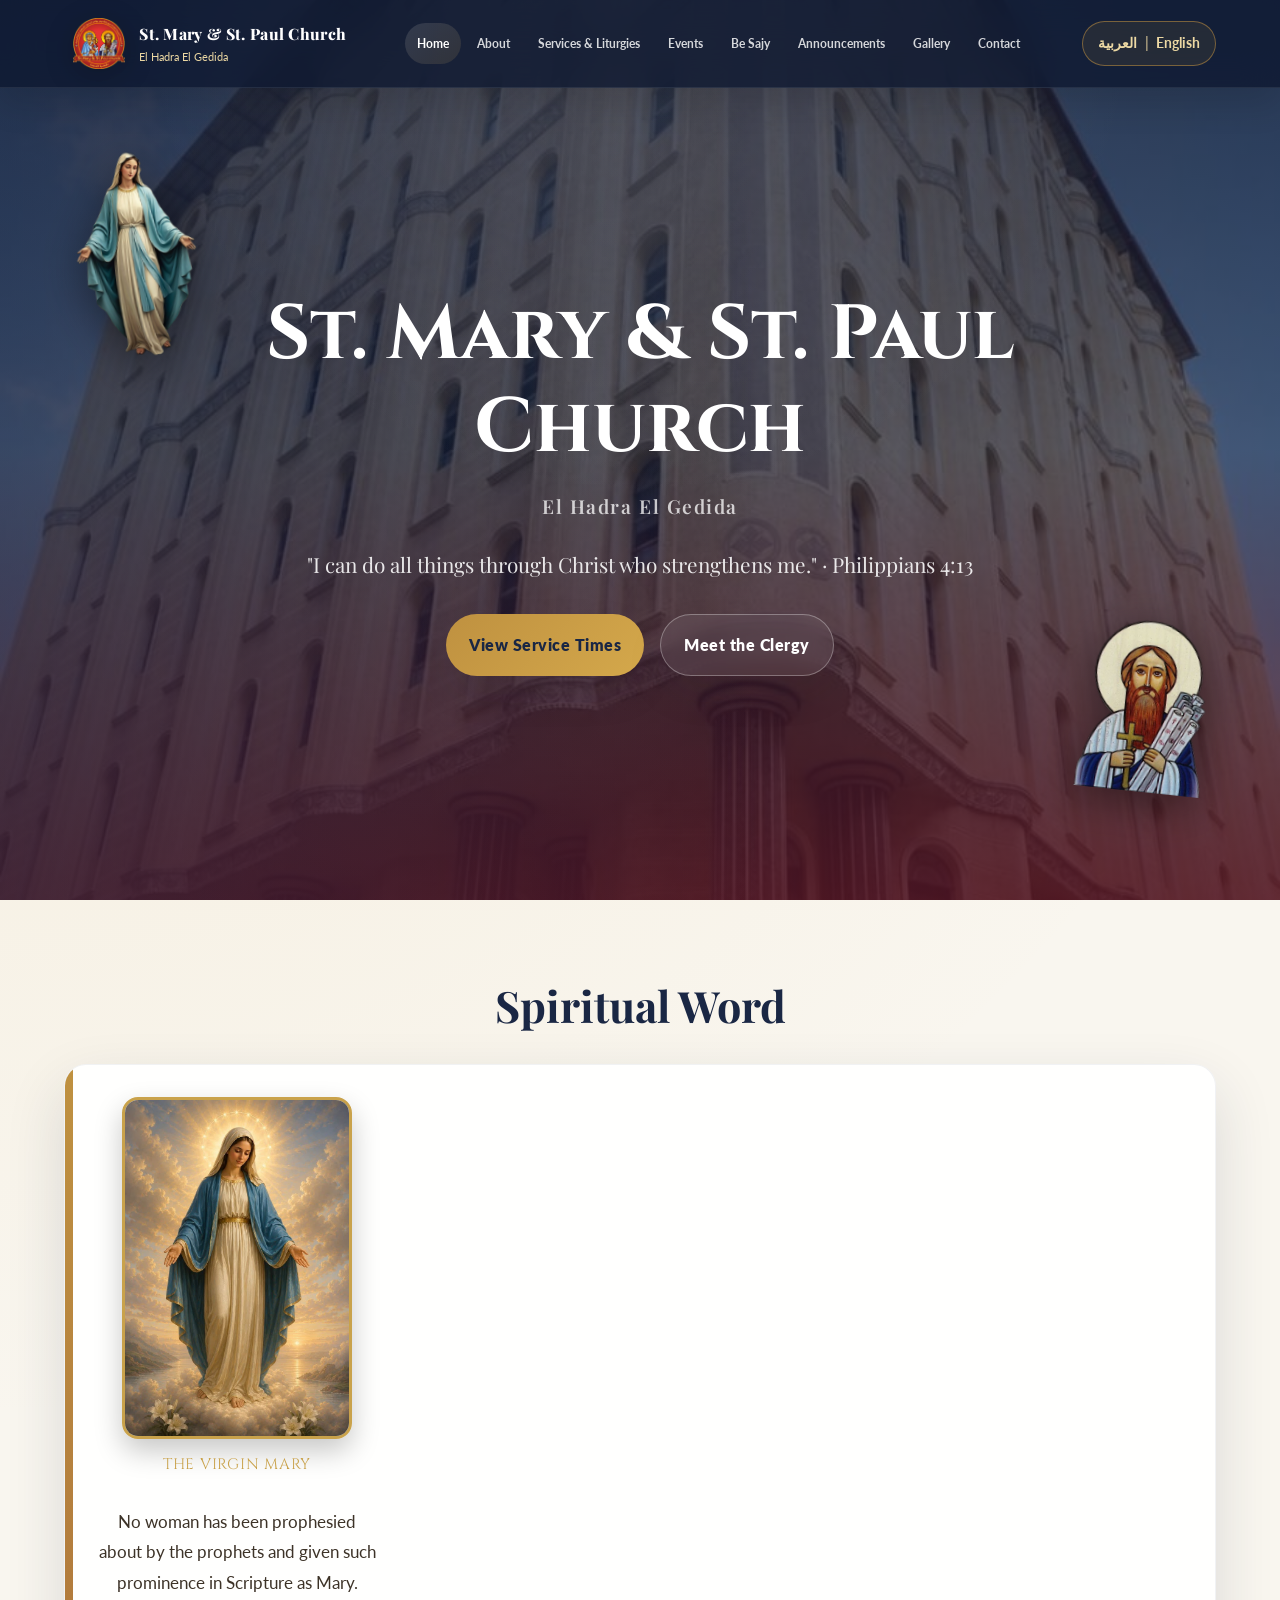
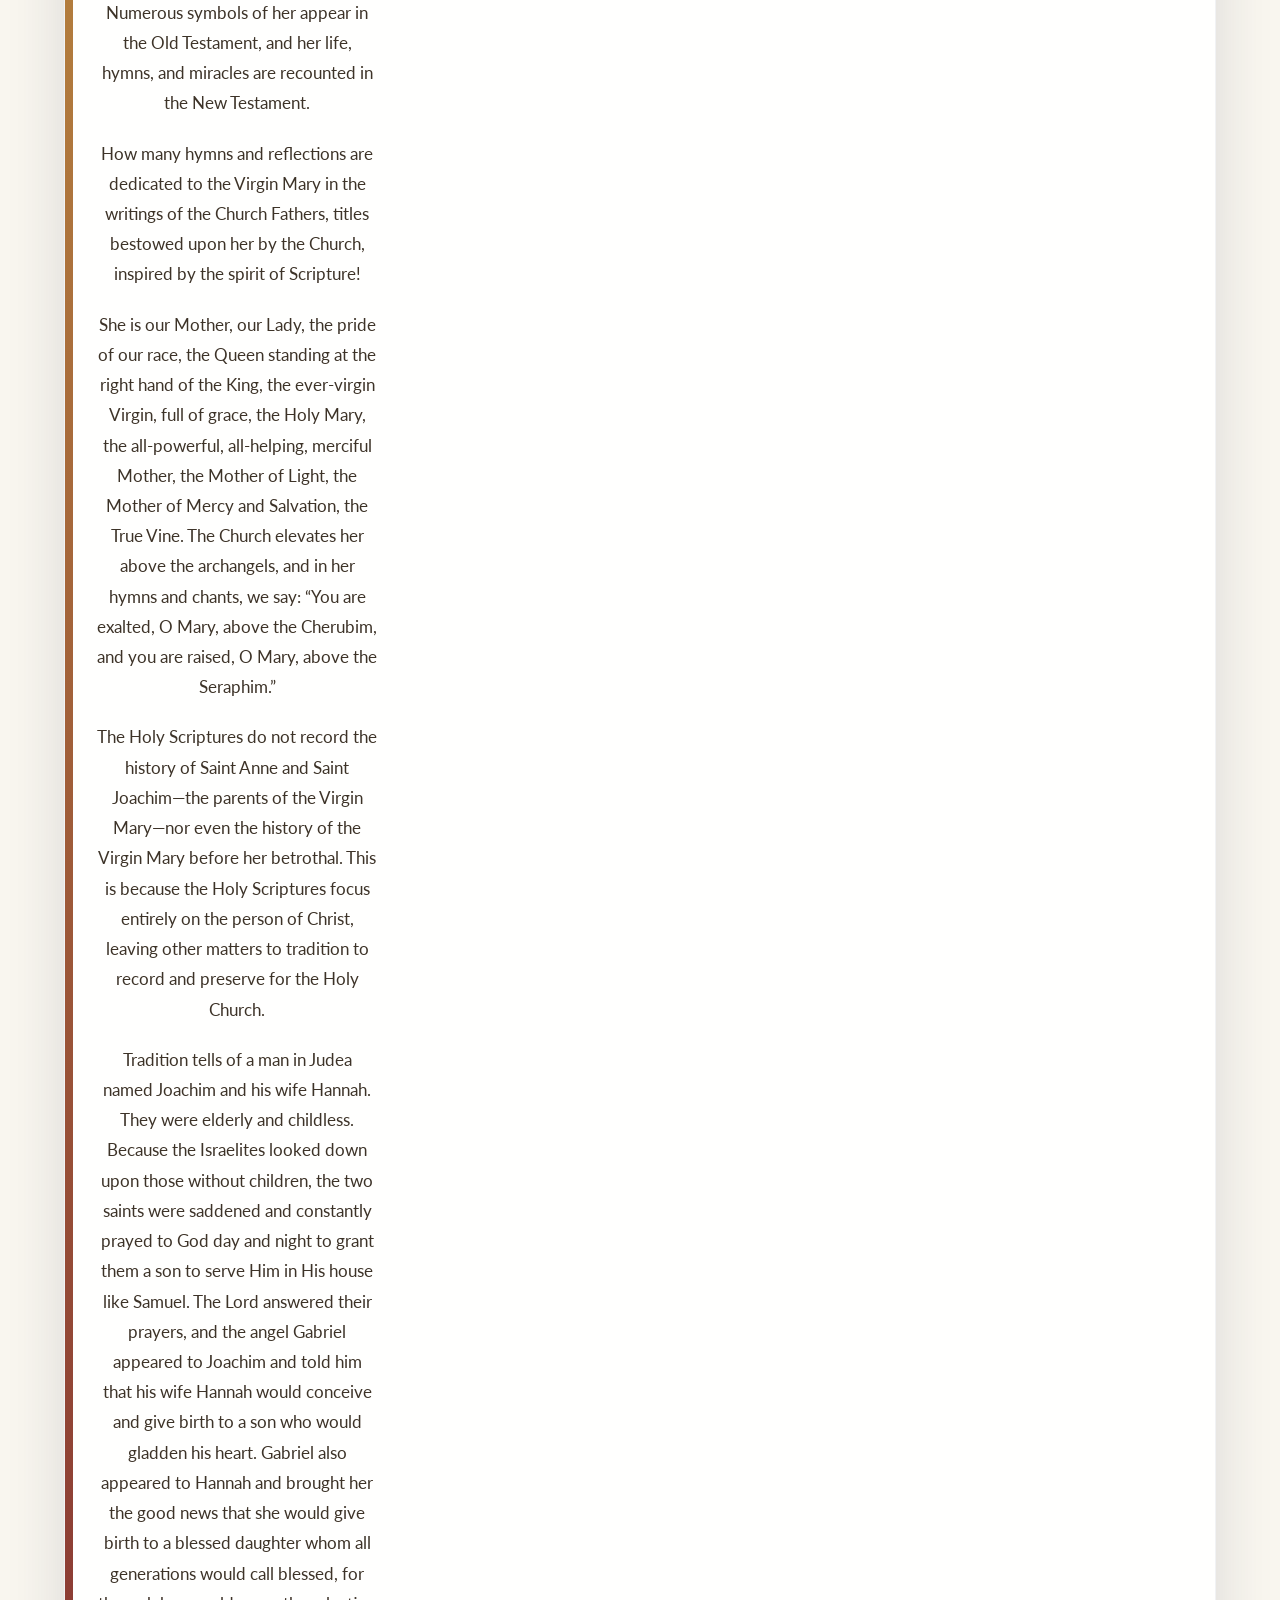
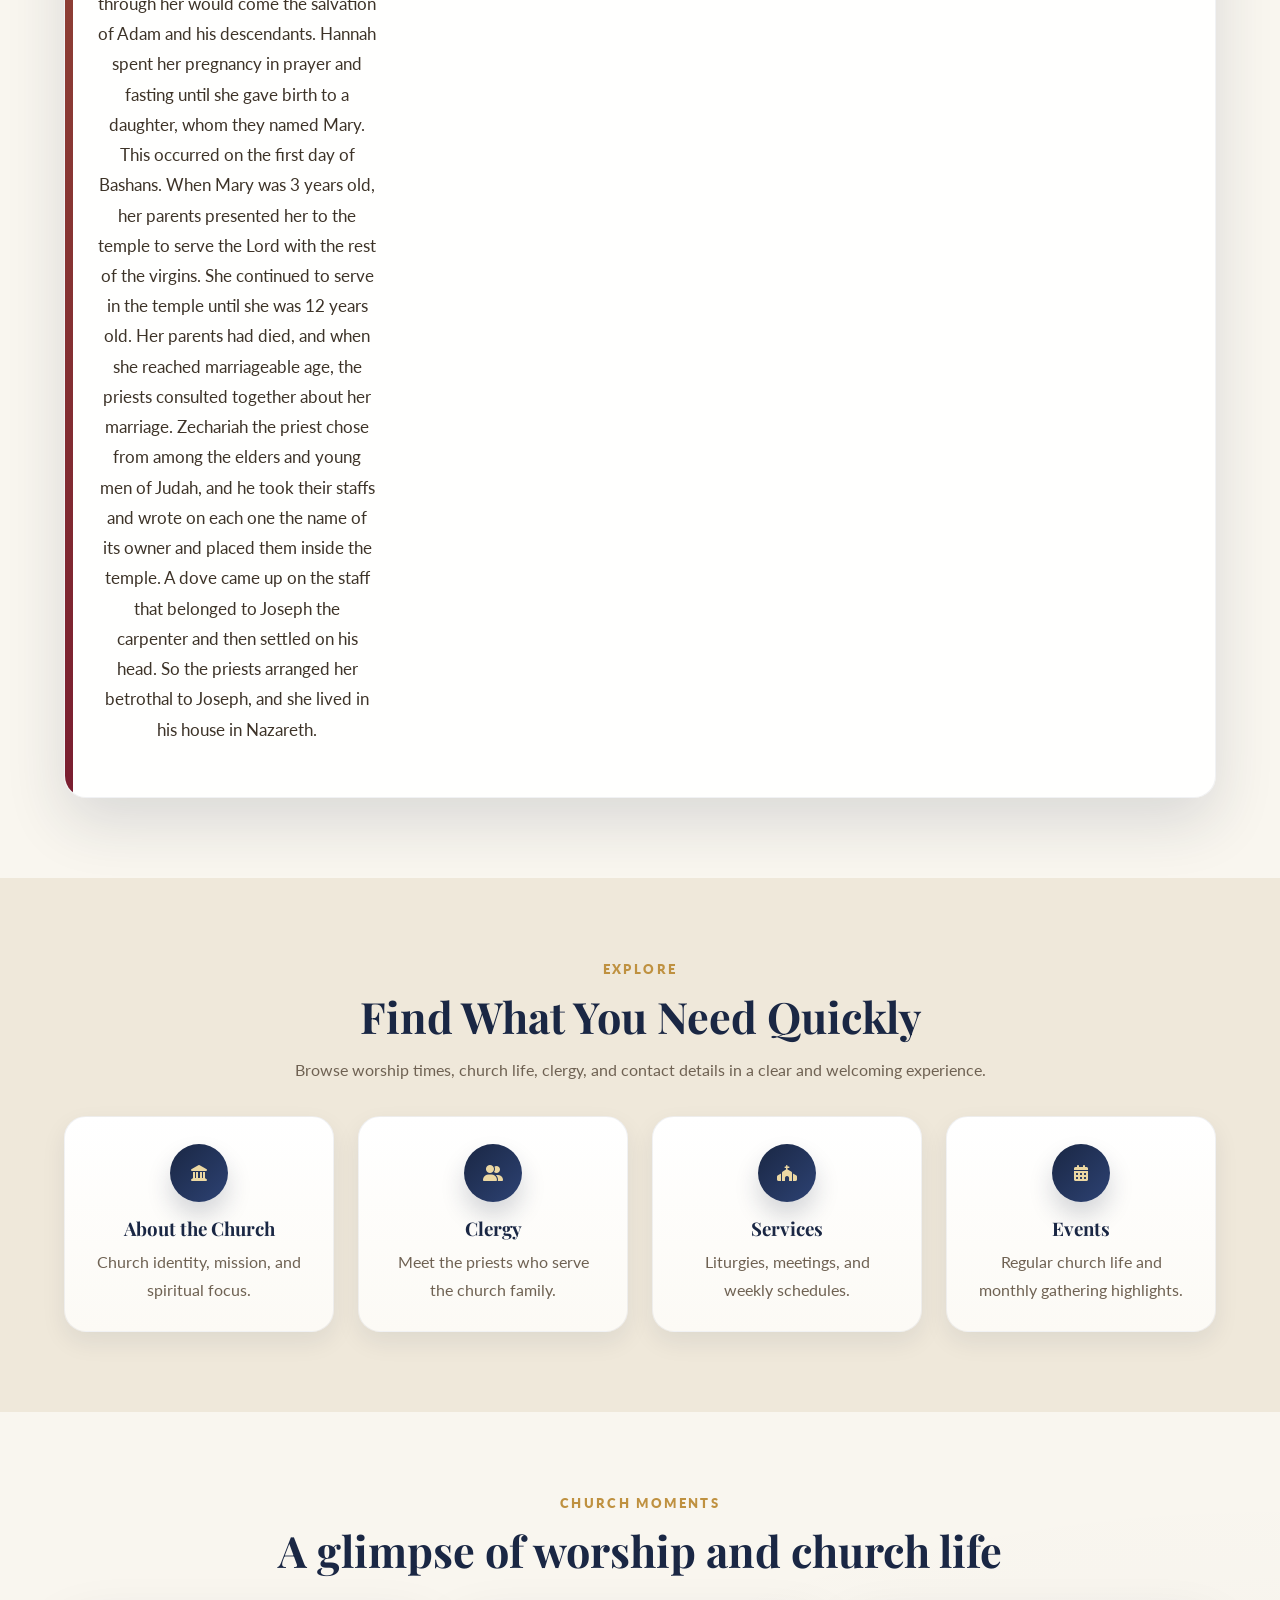
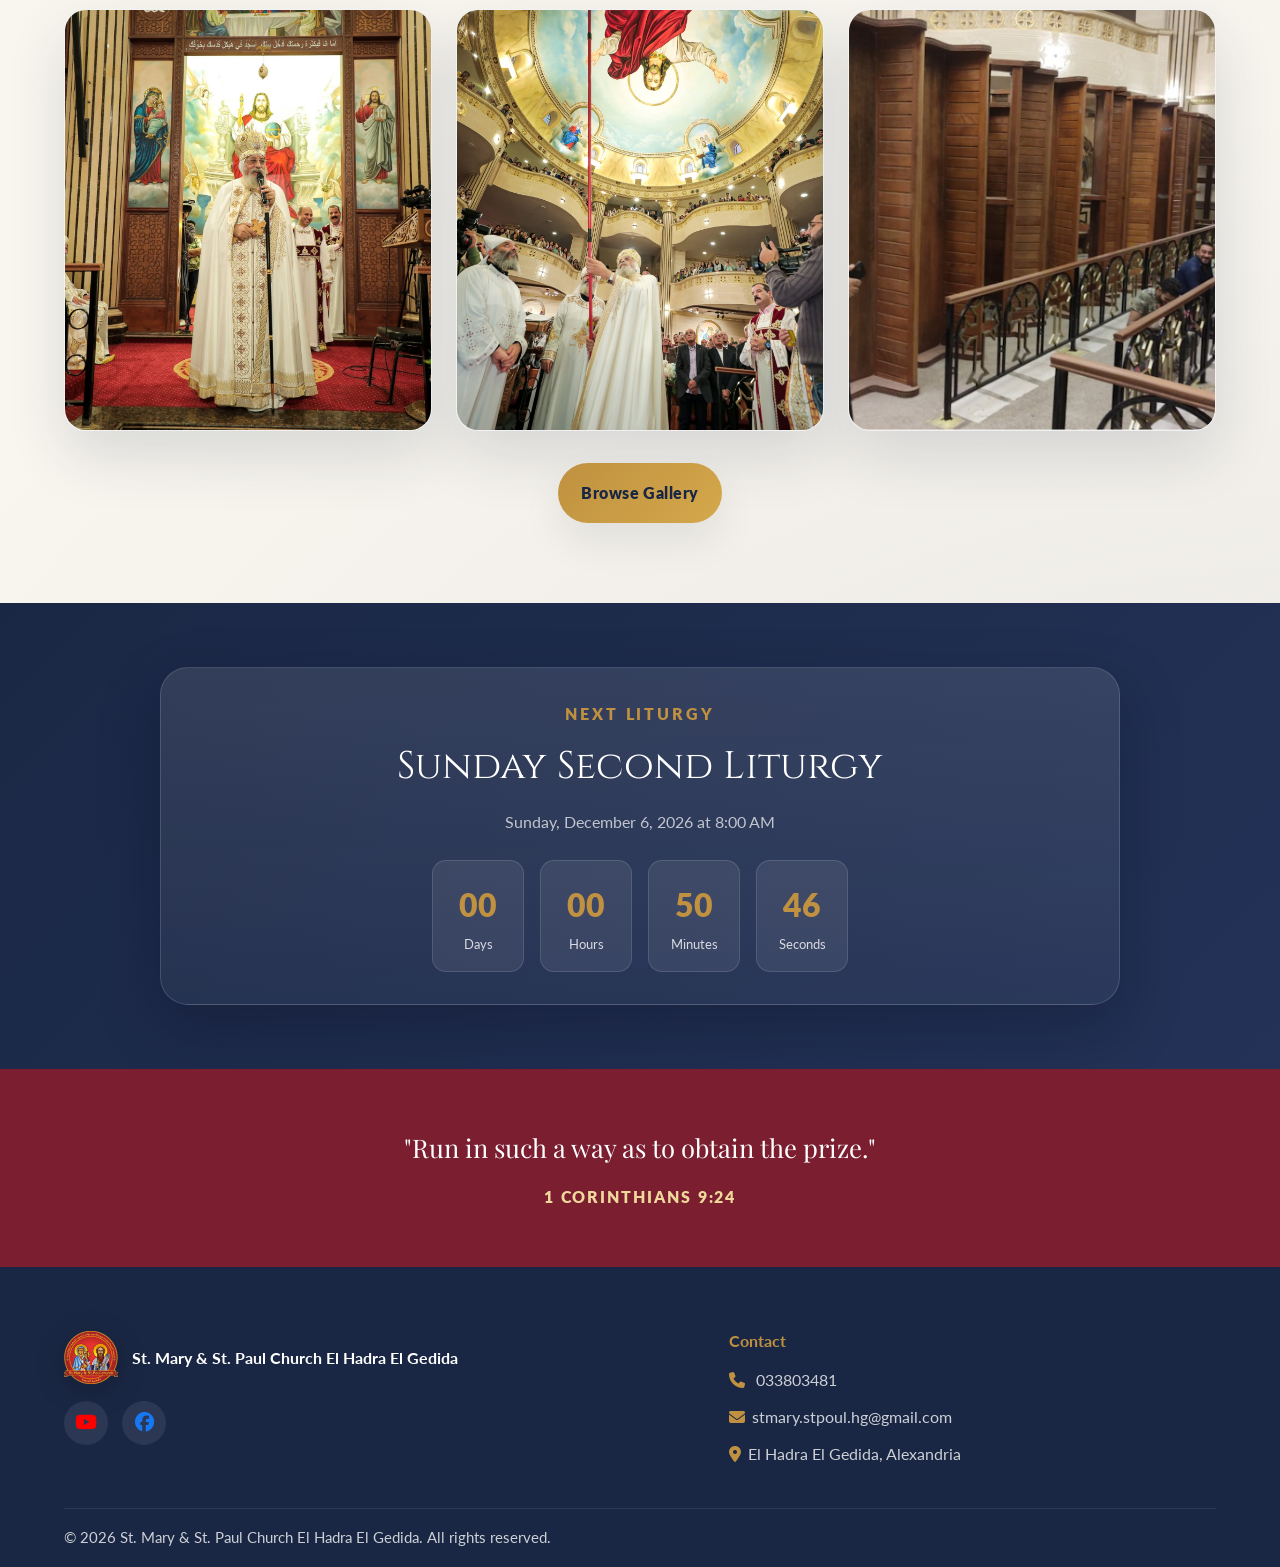
==== commit 68407c4a: "Add files via upload" ====
--- a/index.html
+++ b/index.html
@@ -79,30 +79,15 @@
 
     <div class="welcome-card reveal-up" style="justify-content:center;text-align:center">
       <div>
-        <p class="welcome-quote" data-en="No woman has been prophesied about by the prophets and given such prominence in Scripture as Mary. Numerous symbols of her appear in the Old Testament, and her life, hymns, and miracles are recounted in the New Testament.
-
-How many hymns and reflections are dedicated to the Virgin Mary in the writings of the Church Fathers, titles bestowed upon her by the Church, inspired by the spirit of Scripture!
-
-She is our Mother, our Lady, the pride of our race, the Queen standing at the right hand of the King, the ever-virgin Virgin, full of grace, the Holy Mary, the all-powerful, all-helping, merciful Mother, the Mother of Light, the Mother of Mercy and Salvation, the True Vine. The Church elevates her above the archangels, and in her hymns and chants, we say: "You are exalted, O Mary, above the Cherubim, and you are raised, O Mary, above the Seraphim."
-
-The Holy Scriptures do not record the history of Saint Anne and Saint Joachim—the parents of the Virgin Mary—nor even the history of the Virgin Mary before her betrothal. This is because the Holy Scriptures focus entirely on the person of Christ, leaving other matters to tradition to record and preserve for the Holy Church.
-
-Tradition tells of a man in Judea named Joachim and his wife Hannah. They were elderly and childless. Because the Israelites looked down upon those without children, the two saints were saddened and constantly prayed to God day and night to grant them a son to serve Him in His house like Samuel. The Lord answered their prayers, and the angel Gabriel appeared to Joachim and told him that his wife Hannah would conceive and give birth to a son who would gladden his heart. Gabriel also appeared to Hannah and brought her the good news that she would give birth to a blessed daughter whom all generations would call blessed, for through her would come the salvation of Adam and his descendants. Hannah spent her pregnancy in prayer and fasting until she gave birth to a daughter, whom they named Mary. This occurred on the first day of Bashans. When Mary was 3 years old, her parents presented her to the temple to serve the Lord with the rest of the virgins. She continued to serve in the temple until she was 12 years old. Her parents had died, and when she reached marriageable age, the priests consulted together about her marriage. Zechariah the priest chose from among the elders and young men of Judah, and he took their staffs and wrote on each one the name of its owner and placed them inside the temple. A dove came up on the staff that belonged to Joseph the carpenter and then settled on his head. So the priests arranged her betrothal to Joseph, and she lived in his house in Nazareth." data-ar="لا توجد امرأة تنبأ عنها الأنبياء وأهتم بها الكتاب مثل مريم ... رموز عديدة عنها في العهد القديم وكذلك سيرتها وتسبحتها والمعجزات في العهد الجديد.
-وما أكثر التمجيدات والتأملات التي وردت عن العذراء في كتب الآباء التي تلقبها بها الكنيسة مستوحاة من روح الكتاب.
-
-إنها أمنا كلنا وسيدتنا كلنا وفخر جنسنا الملكة القائمة عن يمين الملك العذراء دائمة البتولية المملوءة نعمة القديسة مريم الأم القادرة المعينة الرحيمة أم النور أم الرحمة والخلاص الكرمة الحقانية.هذه هي التي ترفعها الكنيسة فوق مرتبة رؤساء الملائكة فنقول عنها في تسابيحها وألحانها: علوت يا مريم فوق الشاروبيم وسموت يا مريم فوق السيرافيم.
-
-لم يرد بالكتاب المقدس تاريخ القديسة حنة والقديس يواقيم -أبويّ العذراء مريم- بل حتى تاريخ السيدة العذراء قبل خطبتها ذلك لأن الكتاب المقدس يركز كل اهتمامه على شخصية السيد المسيح وترك باقي الأشياء للتقليد ليدونها ويذكرها للكنيسة المقدسة .
-
-يذكر التقليد انه كان في بلاد اليهودية رجل اسمه يواقيم وزوجته اسمها حَنَة وقد كانا متقدمين في السن ولم يرزقا بذرية. ولأن بني إسرائيل كانوا يعيرون من لا ولد له لهذا كانا القديسان حزينين ومداومين على الصلاة والطلب من الله نهارًا وليلًا أن يعطيهما ابنًا يخدمه في بيته كصموئيل. فاستجاب الرب الدعاء فظهر ملاك الرب جبرائيل ليواقيم وبشره بان امرأته حَنَة ستحبل وتلد مولودًا يسر قلبه, كما ظهر جبرائيل الملاك لحَنَة وزف إليها البشرى بأنها ستلد ابنة مباركة تطوبها جميع الأجيال لان منها يكون خلاص آدم وذريته. وقضت حَنَة أيام حملها في صلوات وأصوام إلى أن ولدت بنتًا وسمياها مريم, وكان ذلك في يوم أول بشنس. ولما بلغت مريم 3 سنوات قاما والداها بتقديمها للهيكل لتخدم الرب مع بقية العذارى, وظلت تخدم في الهيكل حتى بلغت الثانية عشر من عمرها, وكان أبواها قد ماتا وعندما بلغت سن الزواج تشاور الكهنة معًا على زواجها فاختار زكريا الكاهن من شيوخ وشبان يهوذا واخذ عصيهم وكتب عل كل واحدة اسم صاحبها ووضعهم داخل الهيكل فصعدت حمامة فوق العصا التي كانت ليوسف النجار ثم استقرت على رأسه فعقد الكهنة خطبتها على يوسف وعاشت في بيته الذي في الناصرة.">No woman has been prophesied about by the prophets and given such prominence in Scripture as Mary. Numerous symbols of her appear in the Old Testament, and her life, hymns, and miracles are recounted in the New Testament.
-
-How many hymns and reflections are dedicated to the Virgin Mary in the writings of the Church Fathers, titles bestowed upon her by the Church, inspired by the spirit of Scripture!
-
-She is our Mother, our Lady, the pride of our race, the Queen standing at the right hand of the King, the ever-virgin Virgin, full of grace, the Holy Mary, the all-powerful, all-helping, merciful Mother, the Mother of Light, the Mother of Mercy and Salvation, the True Vine. The Church elevates her above the archangels, and in her hymns and chants, we say: "You are exalted, O Mary, above the Cherubim, and you are raised, O Mary, above the Seraphim."
-
-The Holy Scriptures do not record the history of Saint Anne and Saint Joachim—the parents of the Virgin Mary—nor even the history of the Virgin Mary before her betrothal. This is because the Holy Scriptures focus entirely on the person of Christ, leaving other matters to tradition to record and preserve for the Holy Church.
-
-Tradition tells of a man in Judea named Joachim and his wife Hannah. They were elderly and childless. Because the Israelites looked down upon those without children, the two saints were saddened and constantly prayed to God day and night to grant them a son to serve Him in His house like Samuel. The Lord answered their prayers, and the angel Gabriel appeared to Joachim and told him that his wife Hannah would conceive and give birth to a son who would gladden his heart. Gabriel also appeared to Hannah and brought her the good news that she would give birth to a blessed daughter whom all generations would call blessed, for through her would come the salvation of Adam and his descendants. Hannah spent her pregnancy in prayer and fasting until she gave birth to a daughter, whom they named Mary. This occurred on the first day of Bashans. When Mary was 3 years old, her parents presented her to the temple to serve the Lord with the rest of the virgins. She continued to serve in the temple until she was 12 years old. Her parents had died, and when she reached marriageable age, the priests consulted together about her marriage. Zechariah the priest chose from among the elders and young men of Judah, and he took their staffs and wrote on each one the name of its owner and placed them inside the temple. A dove came up on the staff that belonged to Joseph the carpenter and then settled on his head. So the priests arranged her betrothal to Joseph, and she lived in his house in Nazareth.</p>
+              <div style="text-align:center;margin-bottom:1.75rem">
+        <img src="assets/virgin-mary-spiritual-word.jpg" alt="The Virgin Mary" style="display:block;margin:0 auto 0.85rem;max-width:230px;width:100%;height:auto;border-radius:16px;border:3px solid #C9A24B;box-shadow:0 12px 28px rgba(0,0,0,0.22);" />
+        <div data-en="The Virgin Mary" data-ar="السيدة العذراء مريم" style="font-family:'Cinzel','Playfair Display',serif;font-size:0.95rem;letter-spacing:0.05em;color:#C9A24B;text-transform:uppercase">The Virgin Mary</div>
+      </div>
+      <p class="welcome-quote" style="margin:0 0 1.15em" data-en="No woman has been prophesied about by the prophets and given such prominence in Scripture as Mary. Numerous symbols of her appear in the Old Testament, and her life, hymns, and miracles are recounted in the New Testament." data-ar="لا توجد امرأة تنبأ عنها الأنبياء وأهتم بها الكتاب مثل مريم ... رموز عديدة عنها في العهد القديم وكذلك سيرتها وتسبحتها والمعجزات في العهد الجديد.">No woman has been prophesied about by the prophets and given such prominence in Scripture as Mary. Numerous symbols of her appear in the Old Testament, and her life, hymns, and miracles are recounted in the New Testament.</p>
+      <p class="welcome-quote" style="margin:0 0 1.15em" data-en="How many hymns and reflections are dedicated to the Virgin Mary in the writings of the Church Fathers, titles bestowed upon her by the Church, inspired by the spirit of Scripture!" data-ar="وما أكثر التمجيدات والتأملات التي وردت عن العذراء في كتب الآباء التي تلقبها بها الكنيسة مستوحاة من روح الكتاب.">How many hymns and reflections are dedicated to the Virgin Mary in the writings of the Church Fathers, titles bestowed upon her by the Church, inspired by the spirit of Scripture!</p>
+      <p class="welcome-quote" style="margin:0 0 1.15em" data-en="She is our Mother, our Lady, the pride of our race, the Queen standing at the right hand of the King, the ever-virgin Virgin, full of grace, the Holy Mary, the all-powerful, all-helping, merciful Mother, the Mother of Light, the Mother of Mercy and Salvation, the True Vine. The Church elevates her above the archangels, and in her hymns and chants, we say: “You are exalted, O Mary, above the Cherubim, and you are raised, O Mary, above the Seraphim.”" data-ar="إنها أمنا كلنا وسيدتنا كلنا وفخر جنسنا الملكة القائمة عن يمين الملك العذراء دائمة البتولية المملوءة نعمة القديسة مريم الأم القادرة المعينة الرحيمة أم النور أم الرحمة والخلاص الكرمة الحقانية. هذه هي التي ترفعها الكنيسة فوق مرتبة رؤساء الملائكة فنقول عنها في تسابيحها وألحانها: علوت يا مريم فوق الشاروبيم وسموت يا مريم فوق السيرافيم.">She is our Mother, our Lady, the pride of our race, the Queen standing at the right hand of the King, the ever-virgin Virgin, full of grace, the Holy Mary, the all-powerful, all-helping, merciful Mother, the Mother of Light, the Mother of Mercy and Salvation, the True Vine. The Church elevates her above the archangels, and in her hymns and chants, we say: “You are exalted, O Mary, above the Cherubim, and you are raised, O Mary, above the Seraphim.”</p>
+      <p class="welcome-quote" style="margin:0 0 1.15em" data-en="The Holy Scriptures do not record the history of Saint Anne and Saint Joachim—the parents of the Virgin Mary—nor even the history of the Virgin Mary before her betrothal. This is because the Holy Scriptures focus entirely on the person of Christ, leaving other matters to tradition to record and preserve for the Holy Church." data-ar="لم يرد بالكتاب المقدس تاريخ القديسة حنة والقديس يواقيم -أبويّ العذراء مريم- بل حتى تاريخ السيدة العذراء قبل خطبتها ذلك لأن الكتاب المقدس يركز كل اهتمامه على شخصية السيد المسيح وترك باقي الأشياء للتقليد ليدونها ويذكرها للكنيسة المقدسة.">The Holy Scriptures do not record the history of Saint Anne and Saint Joachim—the parents of the Virgin Mary—nor even the history of the Virgin Mary before her betrothal. This is because the Holy Scriptures focus entirely on the person of Christ, leaving other matters to tradition to record and preserve for the Holy Church.</p>
+      <p class="welcome-quote" style="margin:0 0 1.15em" data-en="Tradition tells of a man in Judea named Joachim and his wife Hannah. They were elderly and childless. Because the Israelites looked down upon those without children, the two saints were saddened and constantly prayed to God day and night to grant them a son to serve Him in His house like Samuel. The Lord answered their prayers, and the angel Gabriel appeared to Joachim and told him that his wife Hannah would conceive and give birth to a son who would gladden his heart. Gabriel also appeared to Hannah and brought her the good news that she would give birth to a blessed daughter whom all generations would call blessed, for through her would come the salvation of Adam and his descendants. Hannah spent her pregnancy in prayer and fasting until she gave birth to a daughter, whom they named Mary. This occurred on the first day of Bashans. When Mary was 3 years old, her parents presented her to the temple to serve the Lord with the rest of the virgins. She continued to serve in the temple until she was 12 years old. Her parents had died, and when she reached marriageable age, the priests consulted together about her marriage. Zechariah the priest chose from among the elders and young men of Judah, and he took their staffs and wrote on each one the name of its owner and placed them inside the temple. A dove came up on the staff that belonged to Joseph the carpenter and then settled on his head. So the priests arranged her betrothal to Joseph, and she lived in his house in Nazareth." data-ar="يذكر التقليد انه كان في بلاد اليهودية رجل اسمه يواقيم وزوجته اسمها حَنَة وقد كانا متقدمين في السن ولم يرزقا بذرية. ولأن بني إسرائيل كانوا يعيرون من لا ولد له لهذا كانا القديسان حزينين ومداومين على الصلاة والطلب من الله نهارًا وليلًا أن يعطيهما ابنًا يخدمه في بيته كصموئيل. فاستجاب الرب الدعاء فظهر ملاك الرب جبرائيل ليواقيم وبشره بان امرأته حَنَة ستحبل وتلد مولودًا يسر قلبه، كما ظهر جبرائيل الملاك لحَنَة وزف إليها البشرى بأنها ستلد ابنة مباركة تطوبها جميع الأجيال لان منها يكون خلاص آدم وذريته. وقضت حَنَة أيام حملها في صلوات وأصوام إلى أن ولدت بنتًا وسمياها مريم، وكان ذلك في يوم أول بشنس. ولما بلغت مريم 3 سنوات قاما والداها بتقديمها للهيكل لتخدم الرب مع بقية العذارى، وظلت تخدم في الهيكل حتى بلغت الثانية عشر من عمرها، وكان أبواها قد ماتا وعندما بلغت سن الزواج تشاور الكهنة معًا على زواجها فاختار زكريا الكاهن من شيوخ وشبان يهوذا واخذ عصيهم وكتب عل كل واحدة اسم صاحبها ووضعهم داخل الهيكل فصعدت حمامة فوق العصا التي كانت ليوسف النجار ثم استقرت على رأسه فعقد الكهنة خطبتها على يوسف وعاشت في بيته الذي في الناصرة.">Tradition tells of a man in Judea named Joachim and his wife Hannah. They were elderly and childless. Because the Israelites looked down upon those without children, the two saints were saddened and constantly prayed to God day and night to grant them a son to serve Him in His house like Samuel. The Lord answered their prayers, and the angel Gabriel appeared to Joachim and told him that his wife Hannah would conceive and give birth to a son who would gladden his heart. Gabriel also appeared to Hannah and brought her the good news that she would give birth to a blessed daughter whom all generations would call blessed, for through her would come the salvation of Adam and his descendants. Hannah spent her pregnancy in prayer and fasting until she gave birth to a daughter, whom they named Mary. This occurred on the first day of Bashans. When Mary was 3 years old, her parents presented her to the temple to serve the Lord with the rest of the virgins. She continued to serve in the temple until she was 12 years old. Her parents had died, and when she reached marriageable age, the priests consulted together about her marriage. Zechariah the priest chose from among the elders and young men of Judah, and he took their staffs and wrote on each one the name of its owner and placed them inside the temple. A dove came up on the staff that belonged to Joseph the carpenter and then settled on his head. So the priests arranged her betrothal to Joseph, and she lived in his house in Nazareth.</p>
       </div>
     </div>
   </div>
@@ -223,4 +208,4 @@
   </button>
   <script src="js/main.js"></script>
 </body>
-</html>
+</html>
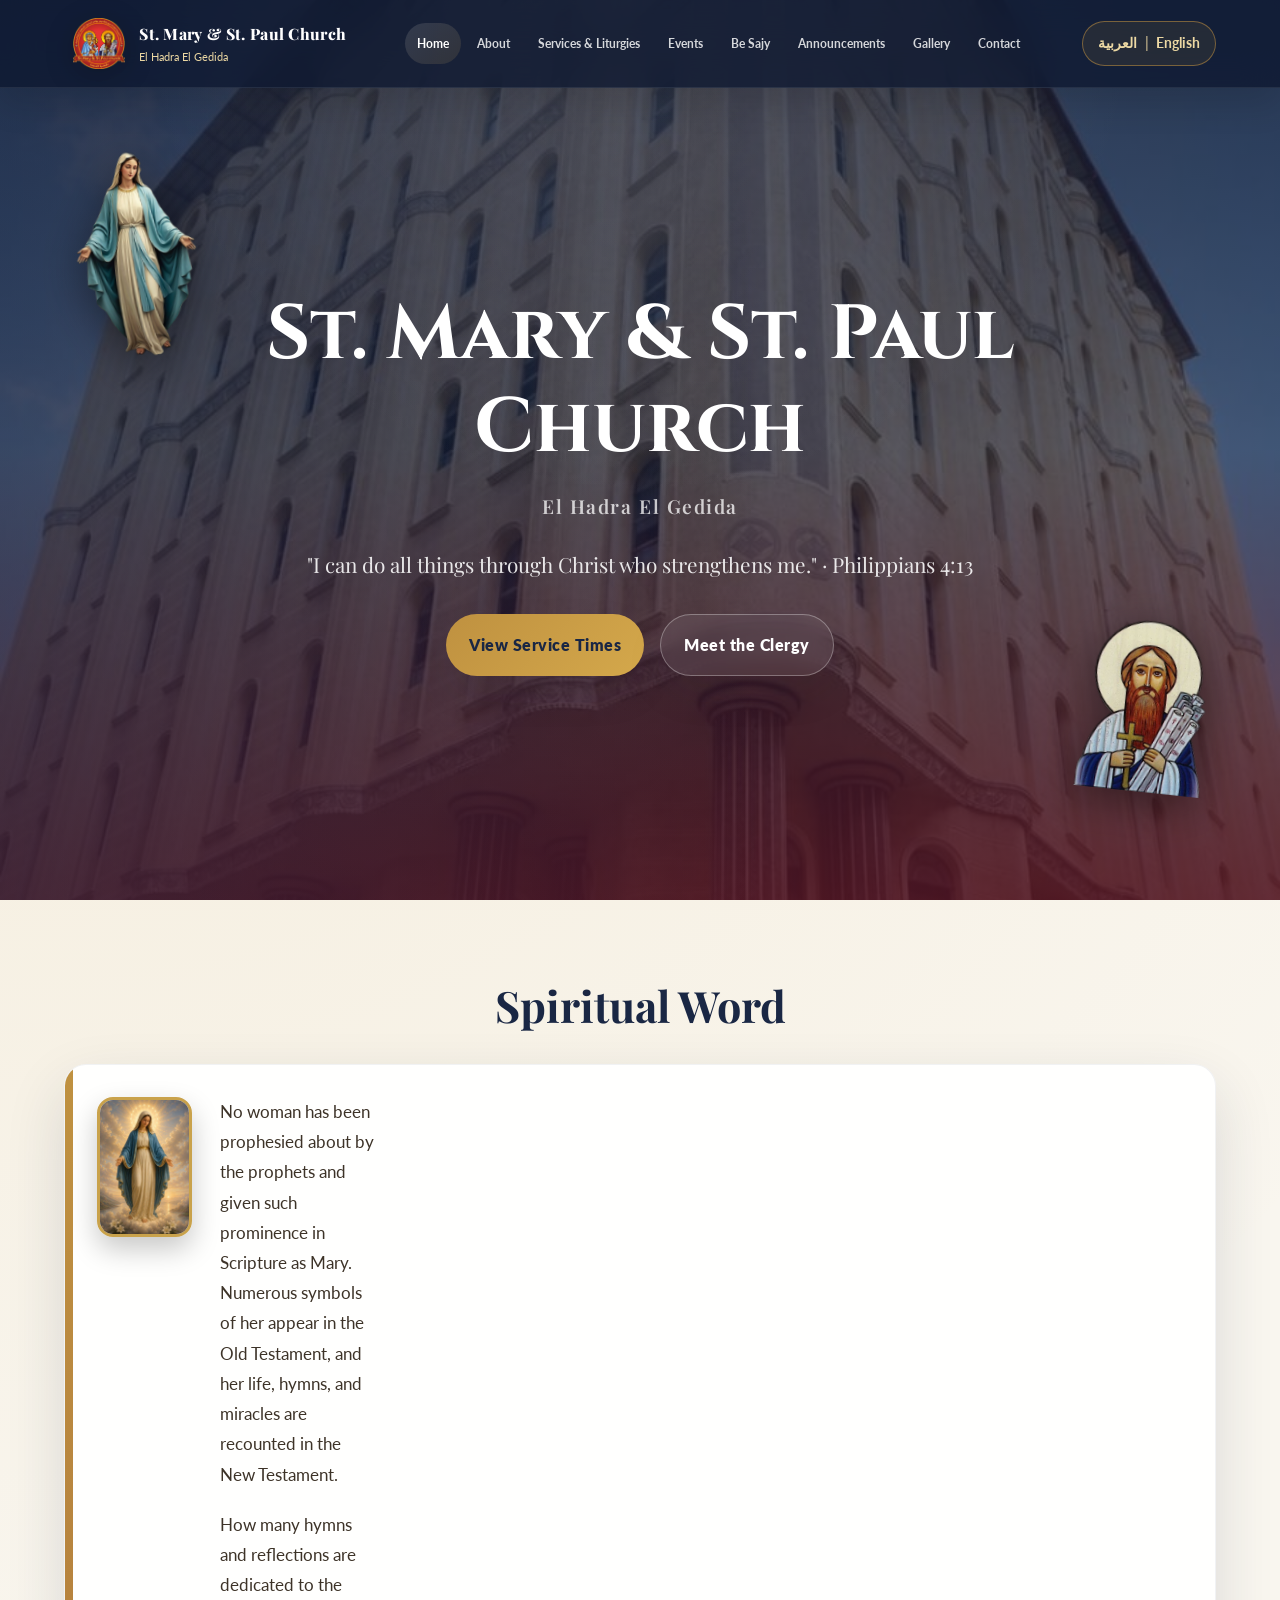
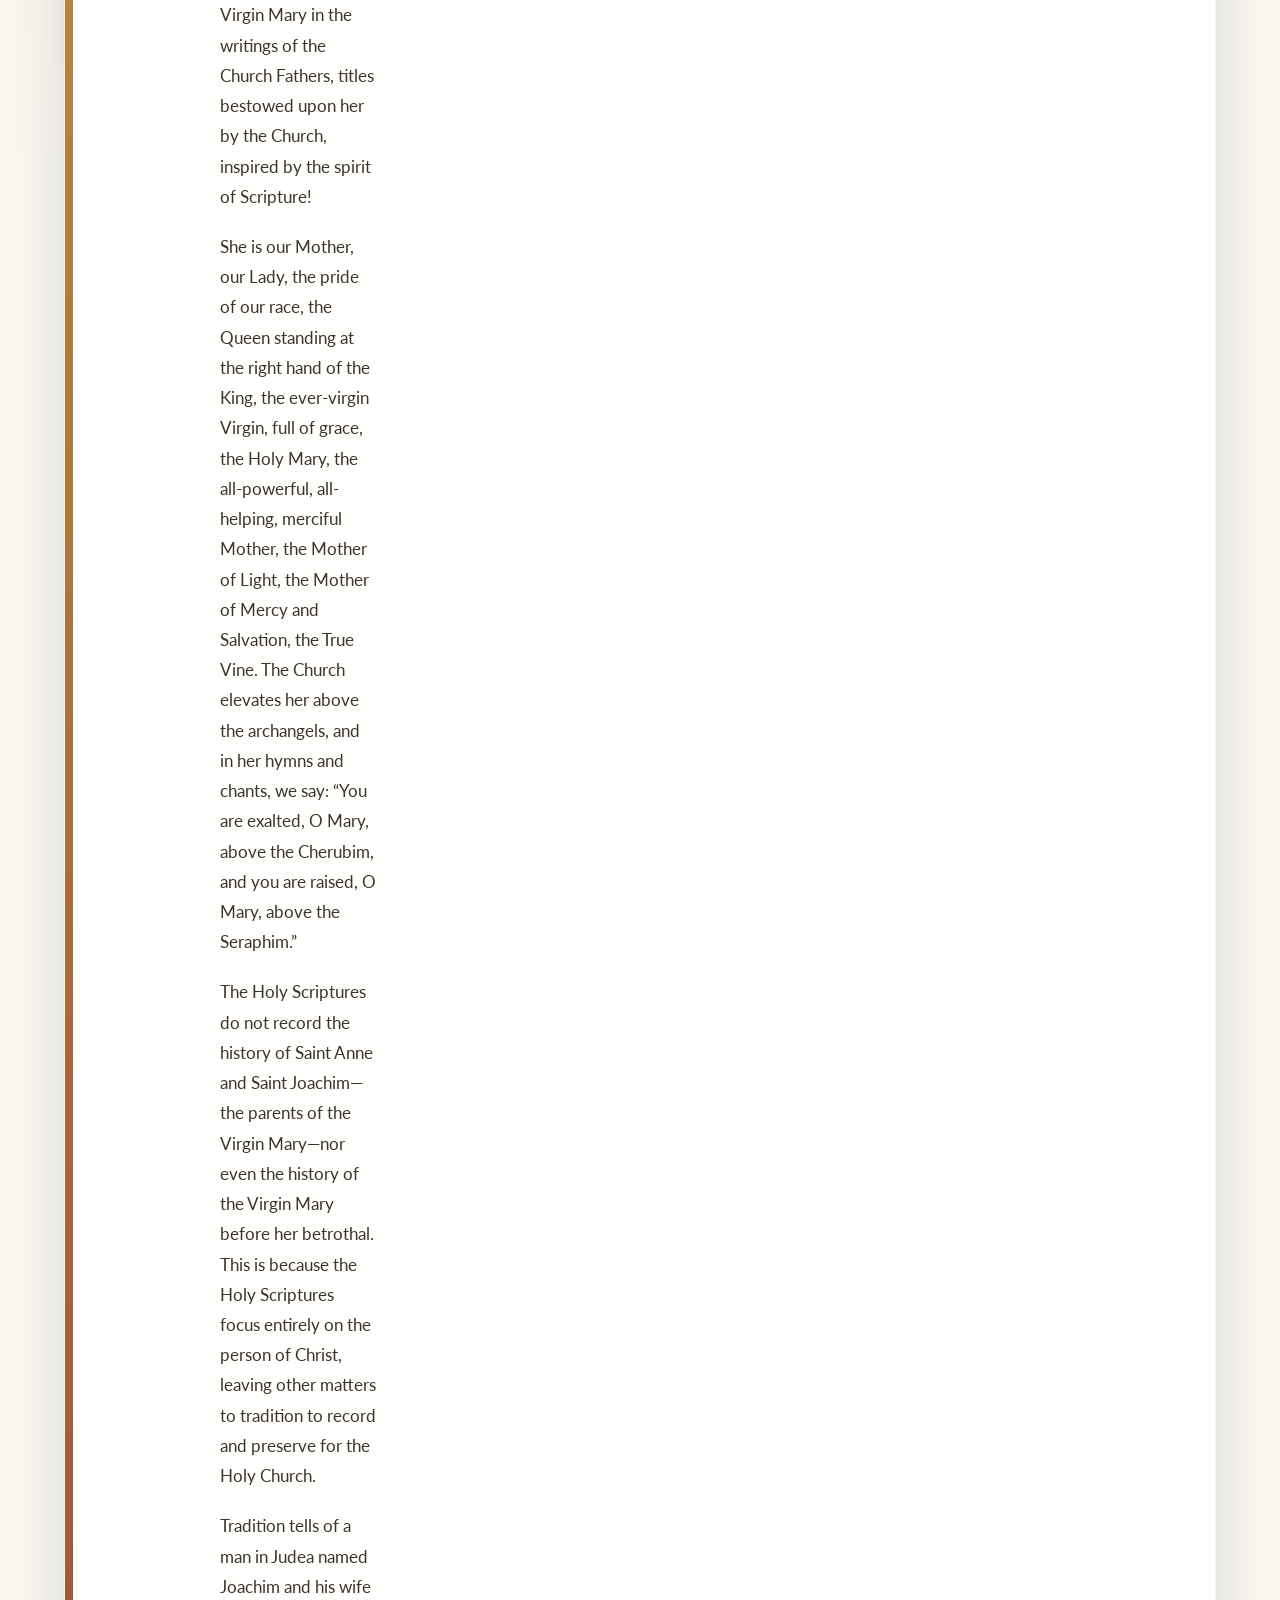
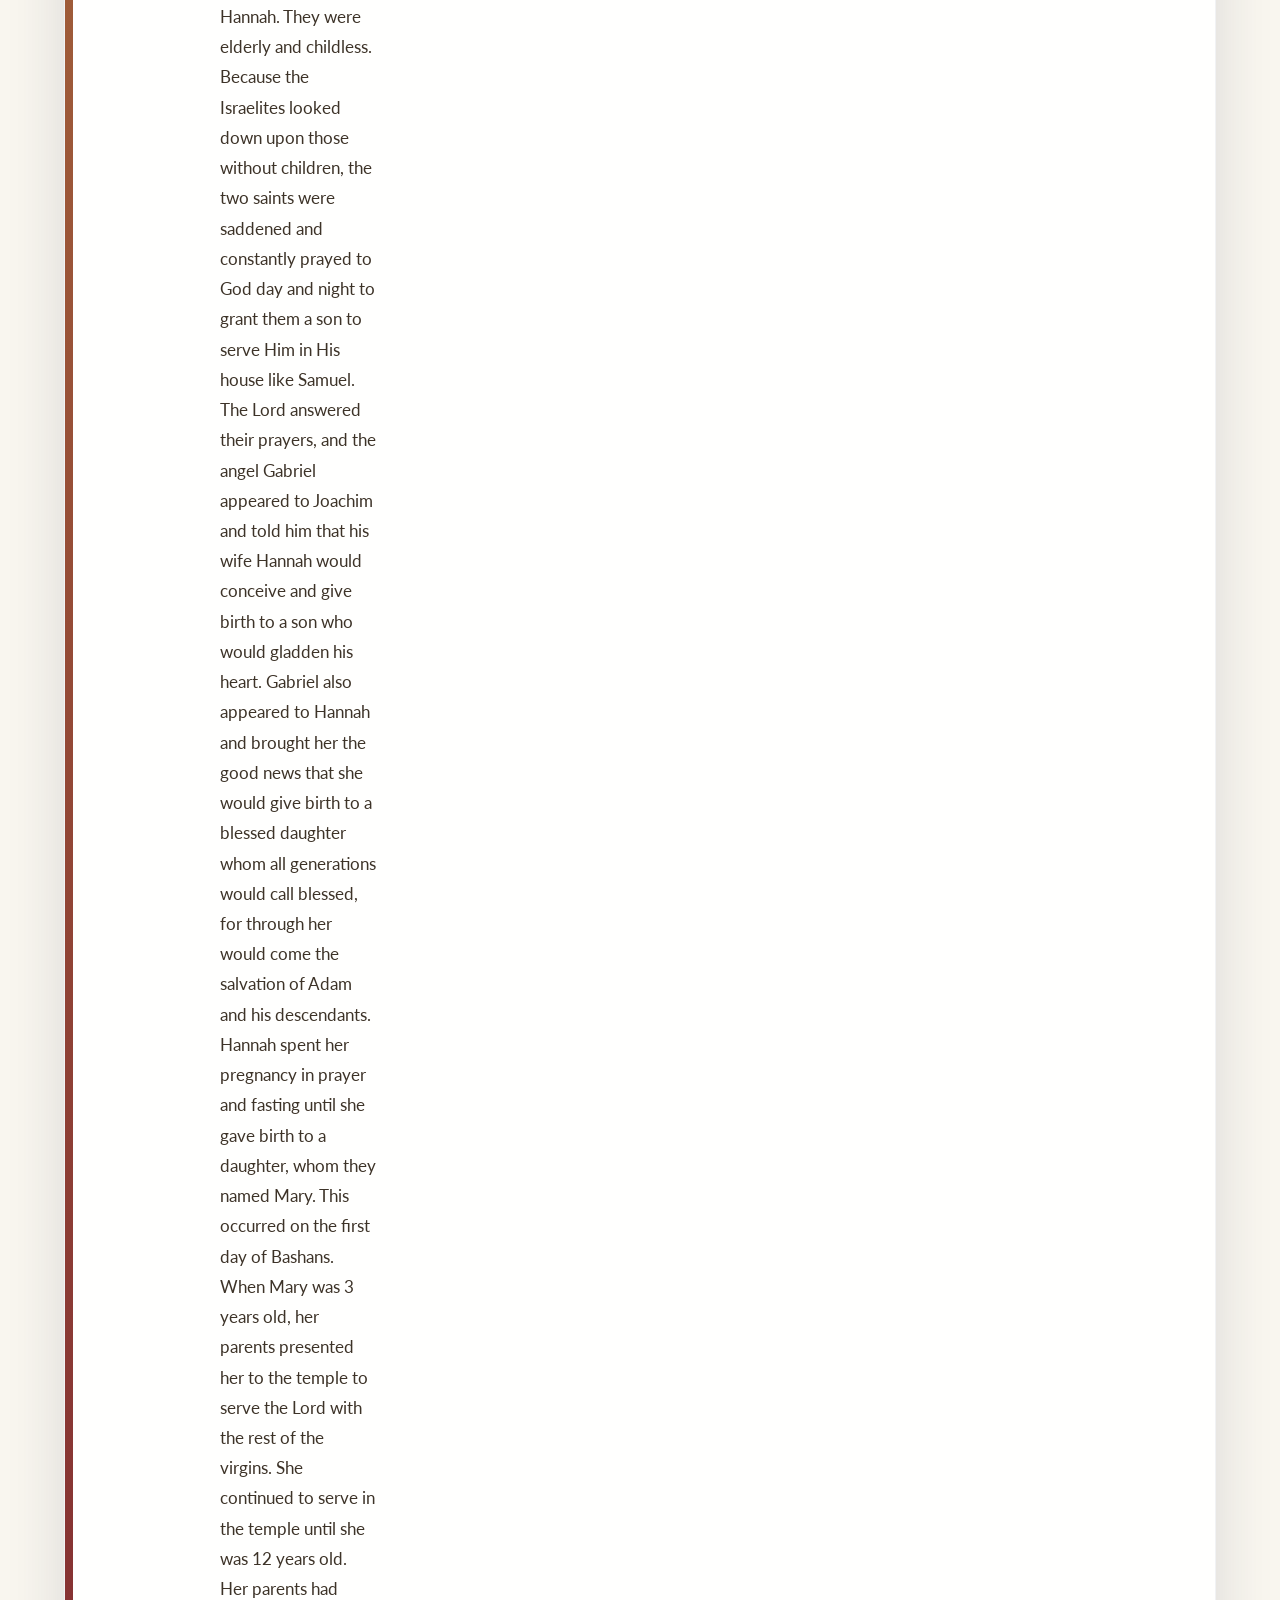
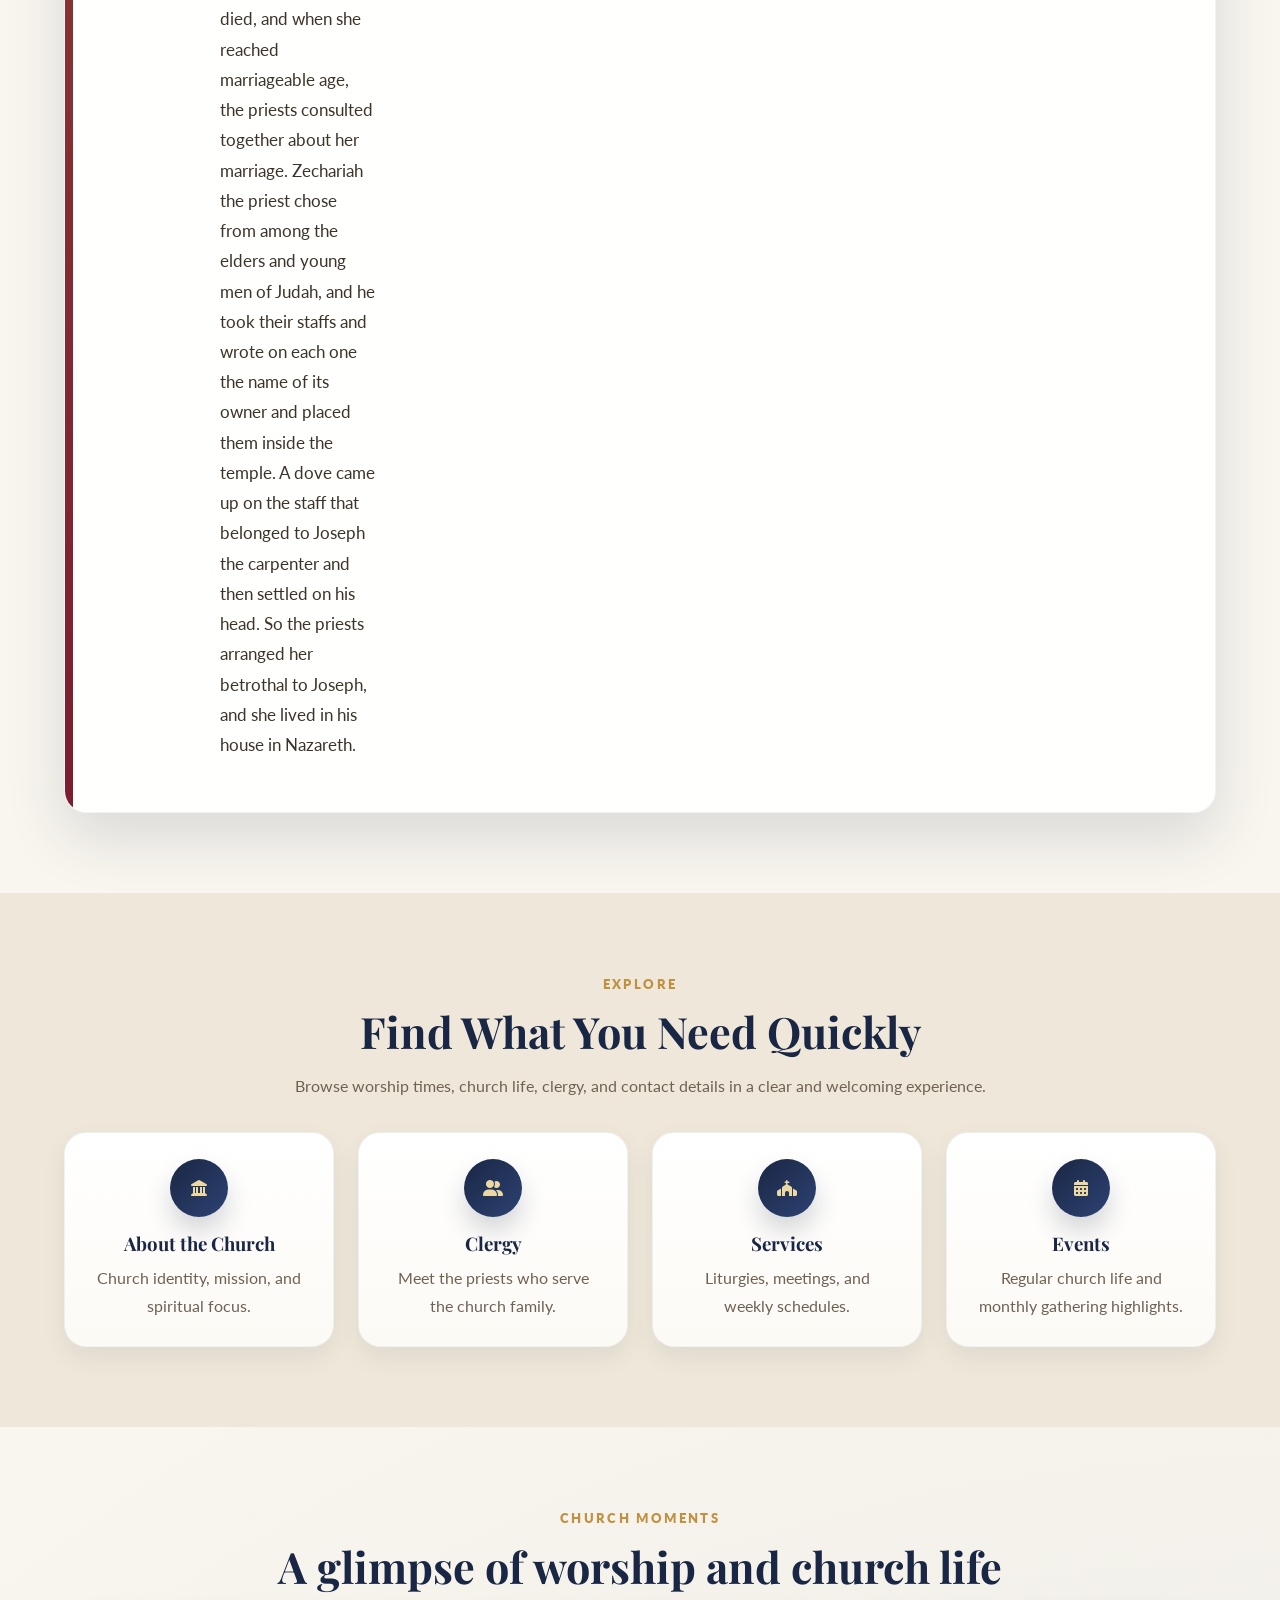
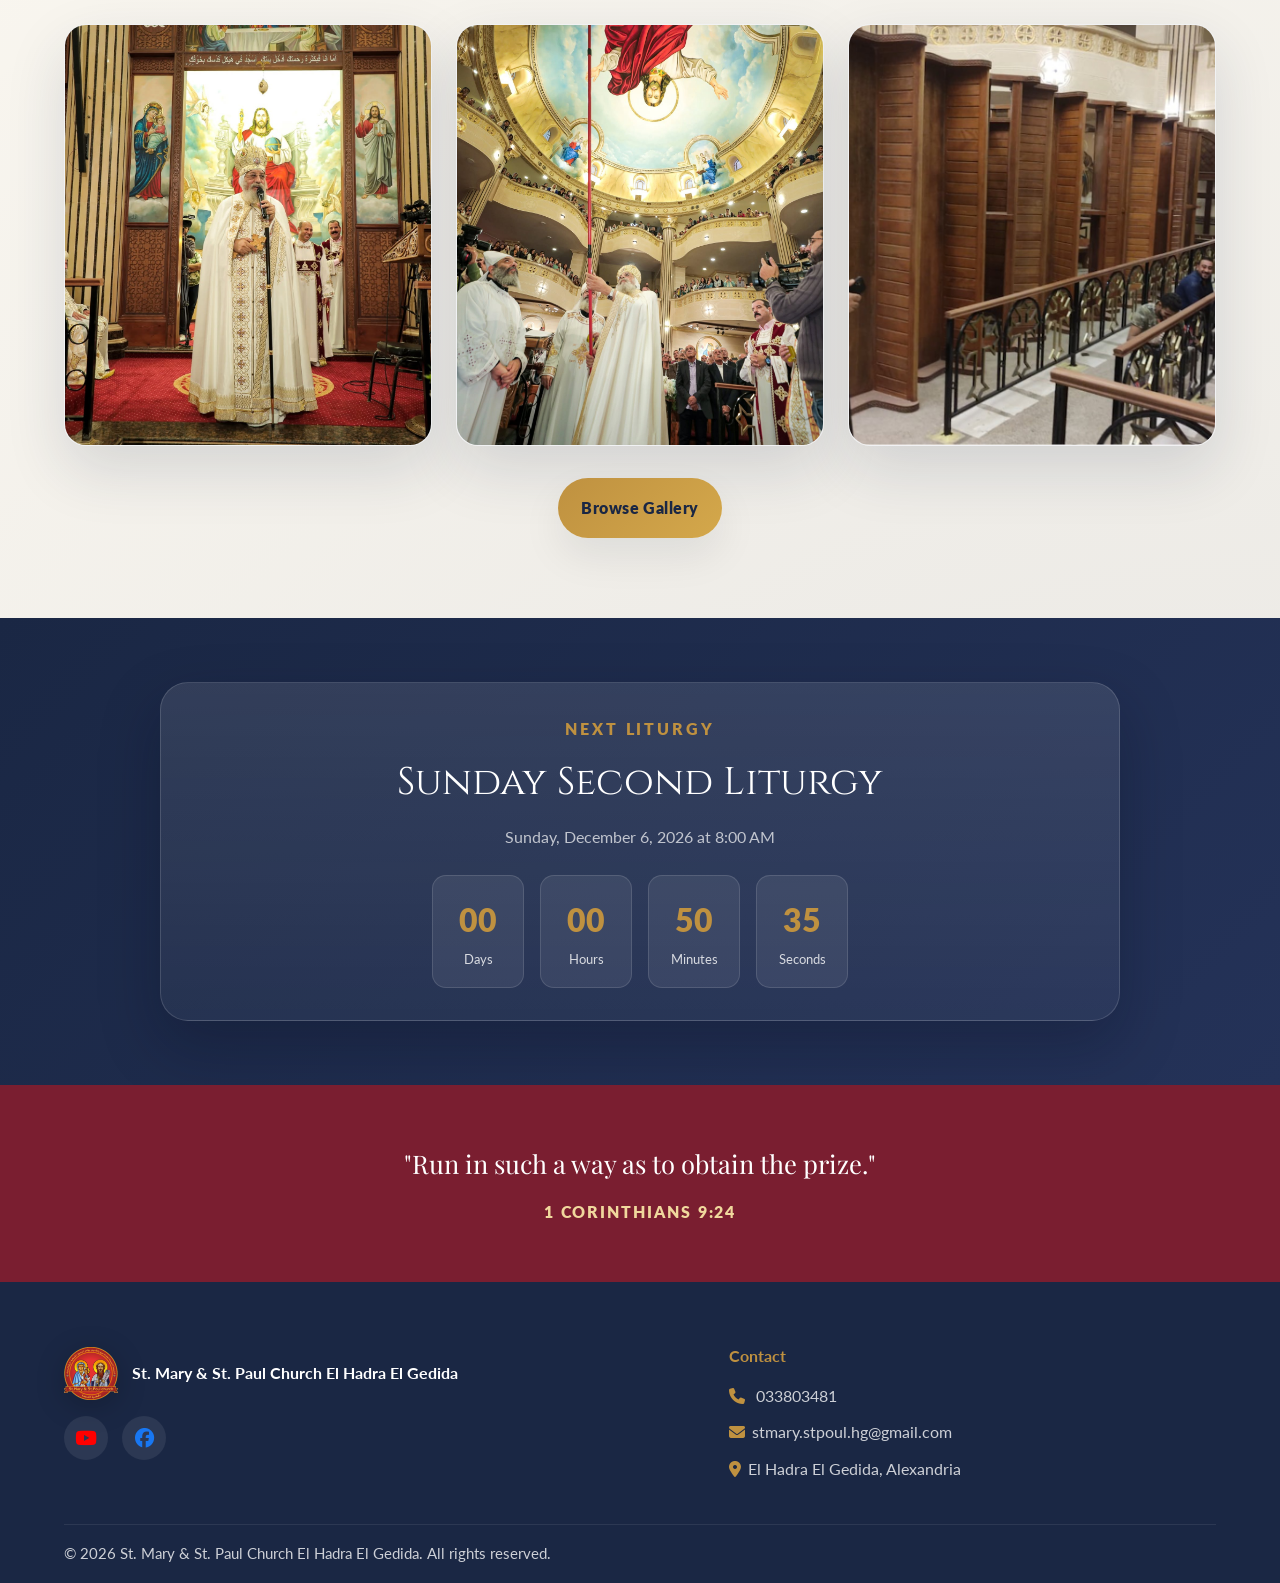
==== commit 1d165dd5: "Add files via upload" ====
--- a/index.html
+++ b/index.html
@@ -11,6 +11,15 @@
   <link href="https://fonts.googleapis.com/css2?family=Amiri:ital,wght@0,400;0,700;1,400&family=Cairo:wght@400;600;700;800&family=Cinzel:wght@400;600;700&family=Playfair+Display:wght@400;600;700&family=Lato:wght@300;400;700&display=swap" rel="stylesheet" />
   <link rel="stylesheet" href="https://cdnjs.cloudflare.com/ajax/libs/font-awesome/6.5.0/css/all.min.css" />
   <link rel="stylesheet" href="css/styles.css" />
+  <style>
+    .sw-media-row{display:flex;align-items:stretch;gap:1.75rem;text-align:start}
+    .sw-media-row .sw-photo{flex:0 0 34%;width:34%;height:100%;align-self:stretch;object-fit:cover;object-position:top center;border-radius:16px;border:3px solid #C9A24B;box-shadow:0 12px 28px rgba(0,0,0,.22)}
+    .sw-media-row .sw-text-col{flex:1;min-width:0}
+    @media (max-width:760px){
+      .sw-media-row{flex-direction:column;text-align:center}
+      .sw-media-row .sw-photo{flex:0 0 auto;width:100%;max-width:230px;height:auto;margin:0 auto 1.5rem}
+    }
+  </style>
 </head>
 <body data-title-en="St. Mary &amp; St. Paul Church  El Hadra El Gedida" data-title-ar=" كنيسة السيدة العذراء والقديس بولس الرسول الحضره الجديده" data-desc-en="St. Mary &amp; St. Paul Church  El Hadra El Gedida official website with clergy, services, meetings, and contact information." data-desc-ar="الموقع الرسمي لكنيسة السيدة العذراء والقديس بولس الرسول ويشمل الكهنة والخدمات والاجتماعات وبيانات التواصل.">
   
@@ -79,15 +88,16 @@
 
     <div class="welcome-card reveal-up" style="justify-content:center;text-align:center">
       <div>
-              <div style="text-align:center;margin-bottom:1.75rem">
-        <img src="assets/virgin-mary-spiritual-word.jpg" alt="The Virgin Mary" style="display:block;margin:0 auto 0.85rem;max-width:230px;width:100%;height:auto;border-radius:16px;border:3px solid #C9A24B;box-shadow:0 12px 28px rgba(0,0,0,0.22);" />
-        <div data-en="The Virgin Mary" data-ar="السيدة العذراء مريم" style="font-family:'Cinzel','Playfair Display',serif;font-size:0.95rem;letter-spacing:0.05em;color:#C9A24B;text-transform:uppercase">The Virgin Mary</div>
-      </div>
+<div class="sw-media-row">
+        <img class="sw-photo" src="assets/virgin-mary-spiritual-word.jpg" alt="The Virgin Mary" />
+        <div class="sw-text-col">
       <p class="welcome-quote" style="margin:0 0 1.15em" data-en="No woman has been prophesied about by the prophets and given such prominence in Scripture as Mary. Numerous symbols of her appear in the Old Testament, and her life, hymns, and miracles are recounted in the New Testament." data-ar="لا توجد امرأة تنبأ عنها الأنبياء وأهتم بها الكتاب مثل مريم ... رموز عديدة عنها في العهد القديم وكذلك سيرتها وتسبحتها والمعجزات في العهد الجديد.">No woman has been prophesied about by the prophets and given such prominence in Scripture as Mary. Numerous symbols of her appear in the Old Testament, and her life, hymns, and miracles are recounted in the New Testament.</p>
       <p class="welcome-quote" style="margin:0 0 1.15em" data-en="How many hymns and reflections are dedicated to the Virgin Mary in the writings of the Church Fathers, titles bestowed upon her by the Church, inspired by the spirit of Scripture!" data-ar="وما أكثر التمجيدات والتأملات التي وردت عن العذراء في كتب الآباء التي تلقبها بها الكنيسة مستوحاة من روح الكتاب.">How many hymns and reflections are dedicated to the Virgin Mary in the writings of the Church Fathers, titles bestowed upon her by the Church, inspired by the spirit of Scripture!</p>
       <p class="welcome-quote" style="margin:0 0 1.15em" data-en="She is our Mother, our Lady, the pride of our race, the Queen standing at the right hand of the King, the ever-virgin Virgin, full of grace, the Holy Mary, the all-powerful, all-helping, merciful Mother, the Mother of Light, the Mother of Mercy and Salvation, the True Vine. The Church elevates her above the archangels, and in her hymns and chants, we say: “You are exalted, O Mary, above the Cherubim, and you are raised, O Mary, above the Seraphim.”" data-ar="إنها أمنا كلنا وسيدتنا كلنا وفخر جنسنا الملكة القائمة عن يمين الملك العذراء دائمة البتولية المملوءة نعمة القديسة مريم الأم القادرة المعينة الرحيمة أم النور أم الرحمة والخلاص الكرمة الحقانية. هذه هي التي ترفعها الكنيسة فوق مرتبة رؤساء الملائكة فنقول عنها في تسابيحها وألحانها: علوت يا مريم فوق الشاروبيم وسموت يا مريم فوق السيرافيم.">She is our Mother, our Lady, the pride of our race, the Queen standing at the right hand of the King, the ever-virgin Virgin, full of grace, the Holy Mary, the all-powerful, all-helping, merciful Mother, the Mother of Light, the Mother of Mercy and Salvation, the True Vine. The Church elevates her above the archangels, and in her hymns and chants, we say: “You are exalted, O Mary, above the Cherubim, and you are raised, O Mary, above the Seraphim.”</p>
       <p class="welcome-quote" style="margin:0 0 1.15em" data-en="The Holy Scriptures do not record the history of Saint Anne and Saint Joachim—the parents of the Virgin Mary—nor even the history of the Virgin Mary before her betrothal. This is because the Holy Scriptures focus entirely on the person of Christ, leaving other matters to tradition to record and preserve for the Holy Church." data-ar="لم يرد بالكتاب المقدس تاريخ القديسة حنة والقديس يواقيم -أبويّ العذراء مريم- بل حتى تاريخ السيدة العذراء قبل خطبتها ذلك لأن الكتاب المقدس يركز كل اهتمامه على شخصية السيد المسيح وترك باقي الأشياء للتقليد ليدونها ويذكرها للكنيسة المقدسة.">The Holy Scriptures do not record the history of Saint Anne and Saint Joachim—the parents of the Virgin Mary—nor even the history of the Virgin Mary before her betrothal. This is because the Holy Scriptures focus entirely on the person of Christ, leaving other matters to tradition to record and preserve for the Holy Church.</p>
       <p class="welcome-quote" style="margin:0 0 1.15em" data-en="Tradition tells of a man in Judea named Joachim and his wife Hannah. They were elderly and childless. Because the Israelites looked down upon those without children, the two saints were saddened and constantly prayed to God day and night to grant them a son to serve Him in His house like Samuel. The Lord answered their prayers, and the angel Gabriel appeared to Joachim and told him that his wife Hannah would conceive and give birth to a son who would gladden his heart. Gabriel also appeared to Hannah and brought her the good news that she would give birth to a blessed daughter whom all generations would call blessed, for through her would come the salvation of Adam and his descendants. Hannah spent her pregnancy in prayer and fasting until she gave birth to a daughter, whom they named Mary. This occurred on the first day of Bashans. When Mary was 3 years old, her parents presented her to the temple to serve the Lord with the rest of the virgins. She continued to serve in the temple until she was 12 years old. Her parents had died, and when she reached marriageable age, the priests consulted together about her marriage. Zechariah the priest chose from among the elders and young men of Judah, and he took their staffs and wrote on each one the name of its owner and placed them inside the temple. A dove came up on the staff that belonged to Joseph the carpenter and then settled on his head. So the priests arranged her betrothal to Joseph, and she lived in his house in Nazareth." data-ar="يذكر التقليد انه كان في بلاد اليهودية رجل اسمه يواقيم وزوجته اسمها حَنَة وقد كانا متقدمين في السن ولم يرزقا بذرية. ولأن بني إسرائيل كانوا يعيرون من لا ولد له لهذا كانا القديسان حزينين ومداومين على الصلاة والطلب من الله نهارًا وليلًا أن يعطيهما ابنًا يخدمه في بيته كصموئيل. فاستجاب الرب الدعاء فظهر ملاك الرب جبرائيل ليواقيم وبشره بان امرأته حَنَة ستحبل وتلد مولودًا يسر قلبه، كما ظهر جبرائيل الملاك لحَنَة وزف إليها البشرى بأنها ستلد ابنة مباركة تطوبها جميع الأجيال لان منها يكون خلاص آدم وذريته. وقضت حَنَة أيام حملها في صلوات وأصوام إلى أن ولدت بنتًا وسمياها مريم، وكان ذلك في يوم أول بشنس. ولما بلغت مريم 3 سنوات قاما والداها بتقديمها للهيكل لتخدم الرب مع بقية العذارى، وظلت تخدم في الهيكل حتى بلغت الثانية عشر من عمرها، وكان أبواها قد ماتا وعندما بلغت سن الزواج تشاور الكهنة معًا على زواجها فاختار زكريا الكاهن من شيوخ وشبان يهوذا واخذ عصيهم وكتب عل كل واحدة اسم صاحبها ووضعهم داخل الهيكل فصعدت حمامة فوق العصا التي كانت ليوسف النجار ثم استقرت على رأسه فعقد الكهنة خطبتها على يوسف وعاشت في بيته الذي في الناصرة.">Tradition tells of a man in Judea named Joachim and his wife Hannah. They were elderly and childless. Because the Israelites looked down upon those without children, the two saints were saddened and constantly prayed to God day and night to grant them a son to serve Him in His house like Samuel. The Lord answered their prayers, and the angel Gabriel appeared to Joachim and told him that his wife Hannah would conceive and give birth to a son who would gladden his heart. Gabriel also appeared to Hannah and brought her the good news that she would give birth to a blessed daughter whom all generations would call blessed, for through her would come the salvation of Adam and his descendants. Hannah spent her pregnancy in prayer and fasting until she gave birth to a daughter, whom they named Mary. This occurred on the first day of Bashans. When Mary was 3 years old, her parents presented her to the temple to serve the Lord with the rest of the virgins. She continued to serve in the temple until she was 12 years old. Her parents had died, and when she reached marriageable age, the priests consulted together about her marriage. Zechariah the priest chose from among the elders and young men of Judah, and he took their staffs and wrote on each one the name of its owner and placed them inside the temple. A dove came up on the staff that belonged to Joseph the carpenter and then settled on his head. So the priests arranged her betrothal to Joseph, and she lived in his house in Nazareth.</p>
+        </div>
+      </div>
       </div>
     </div>
   </div>
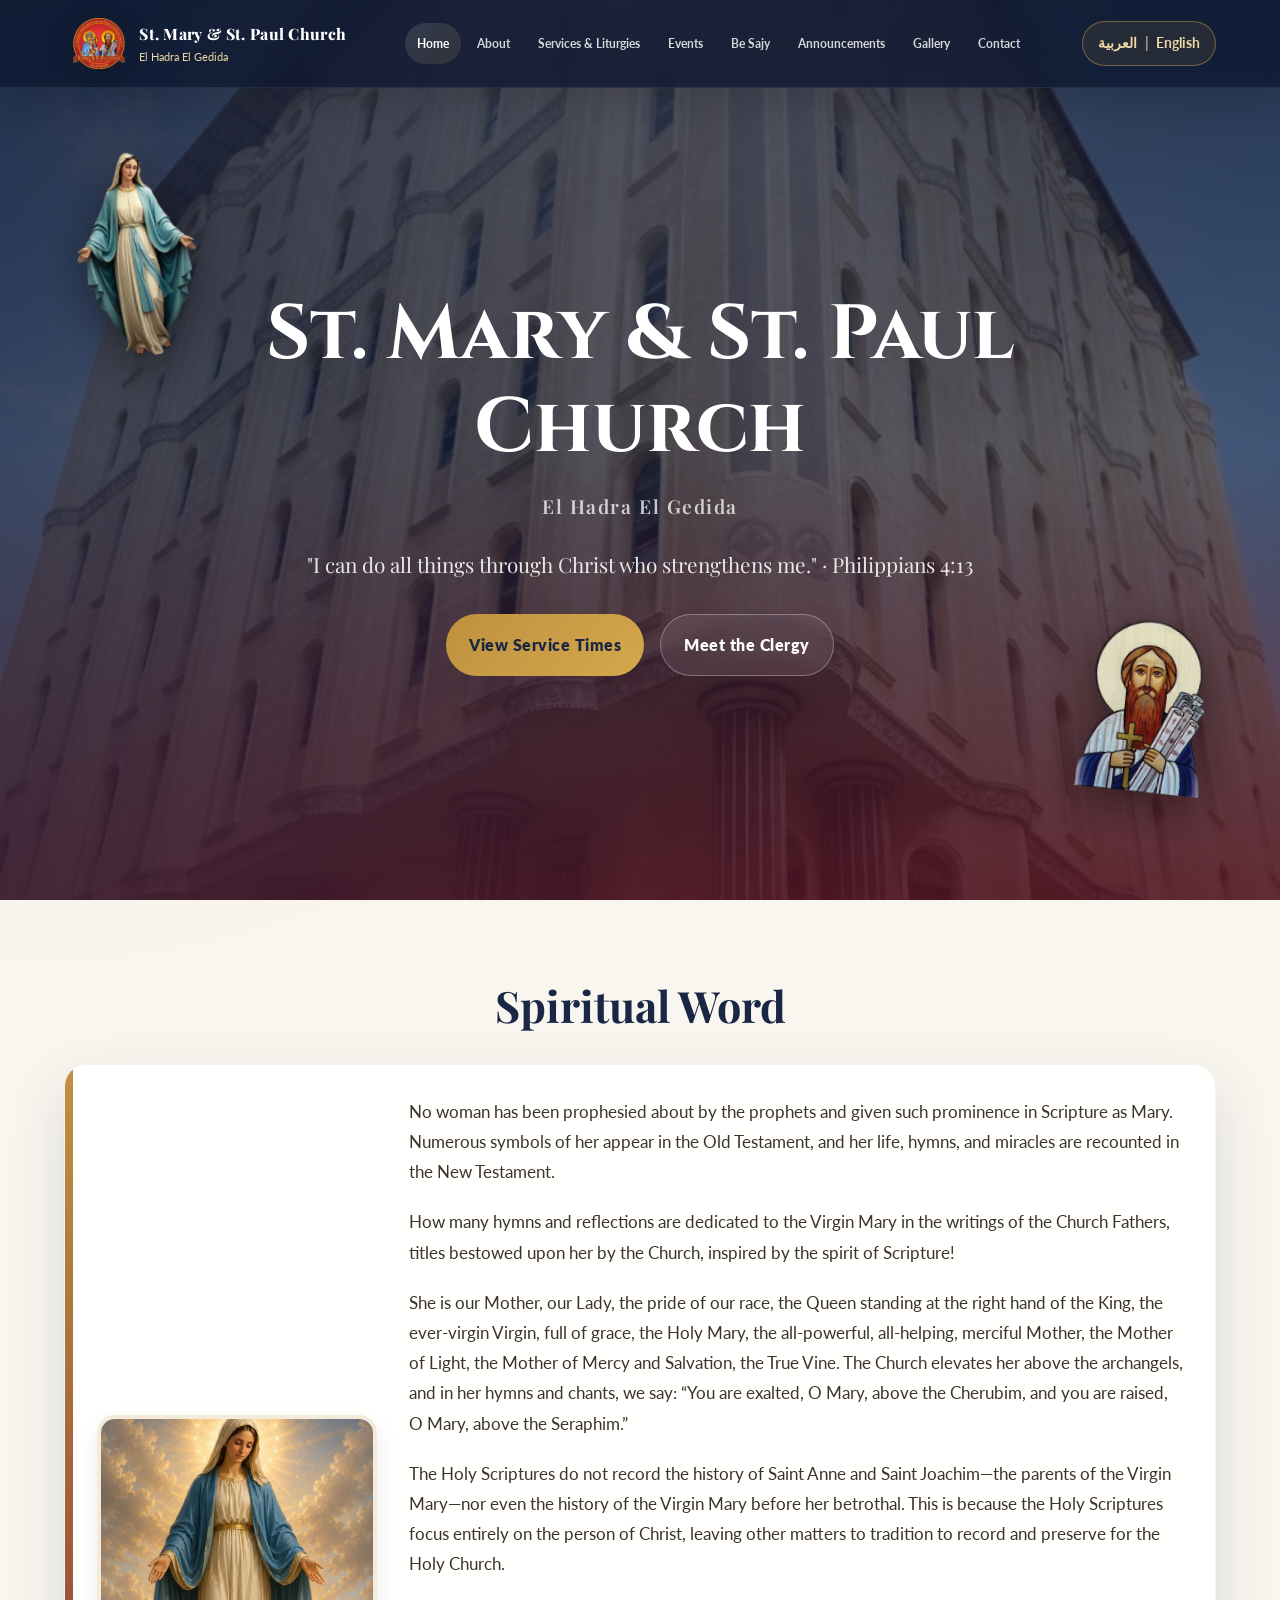
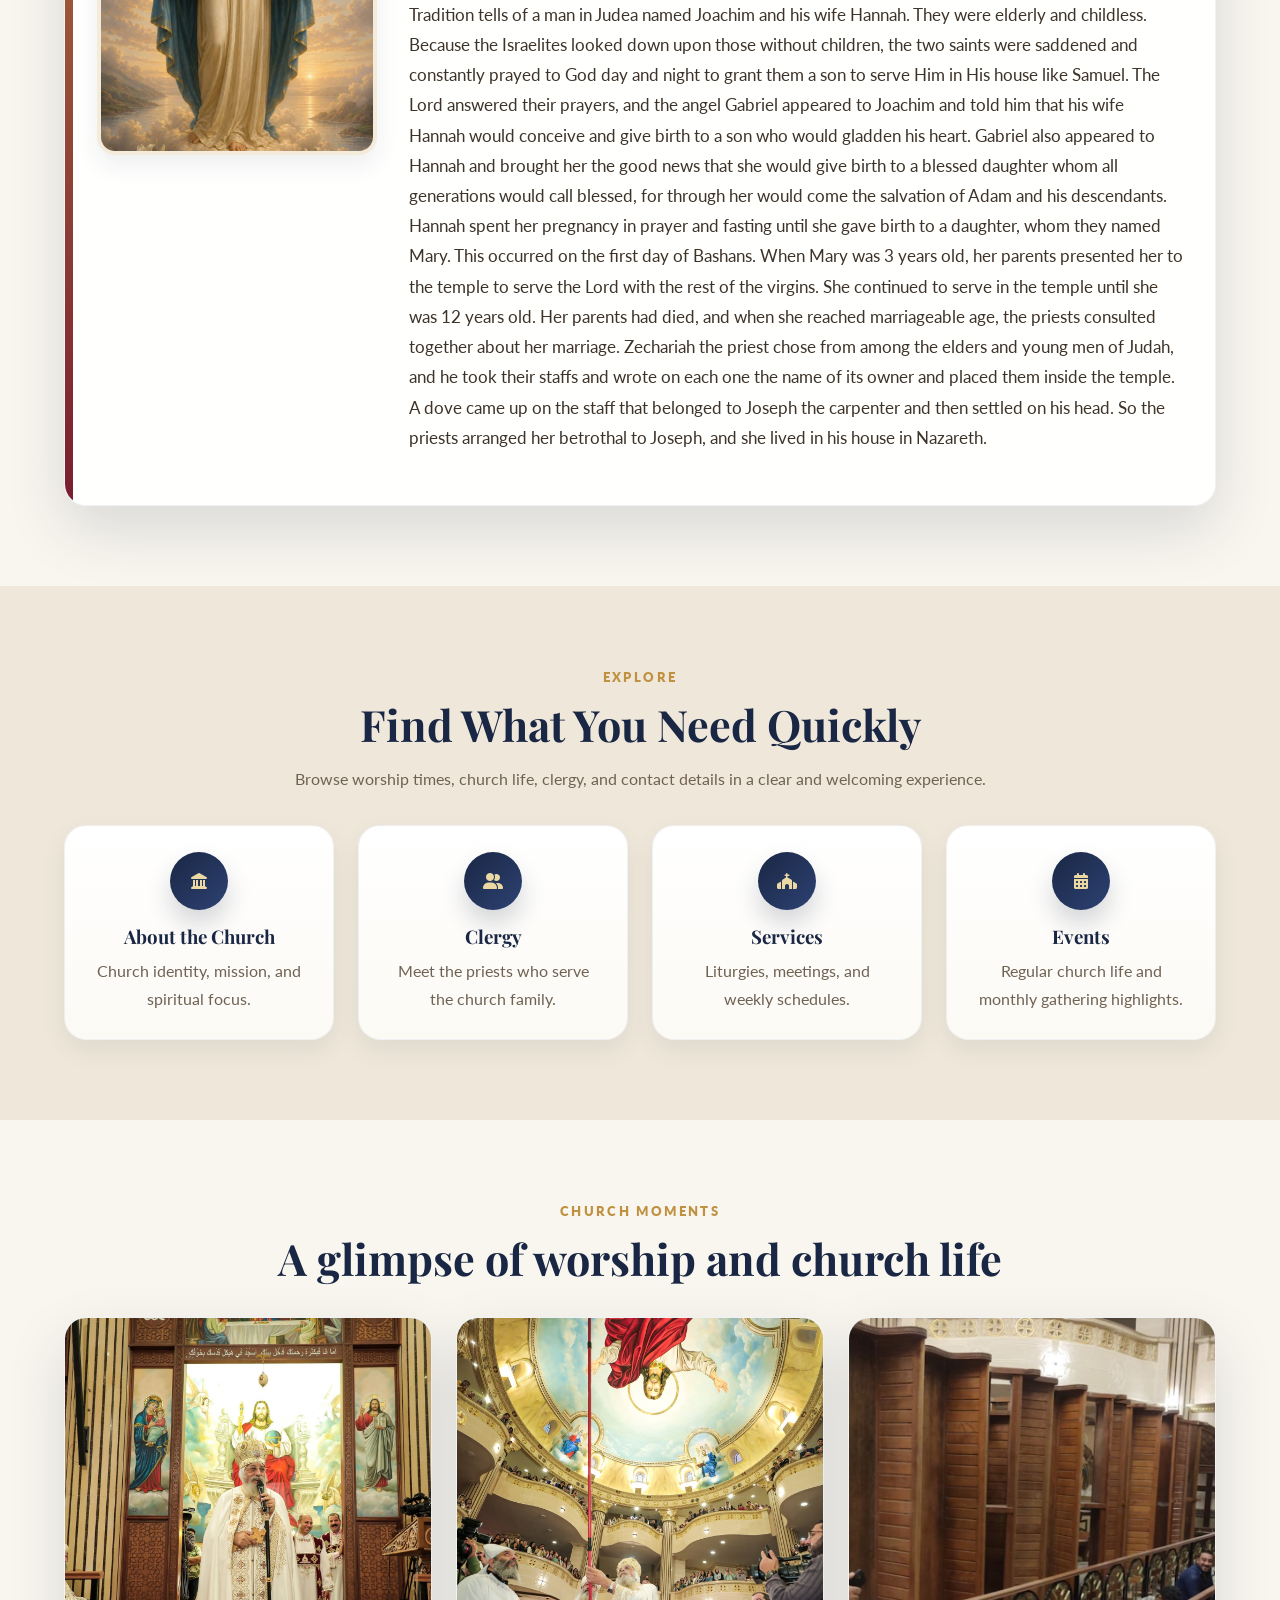
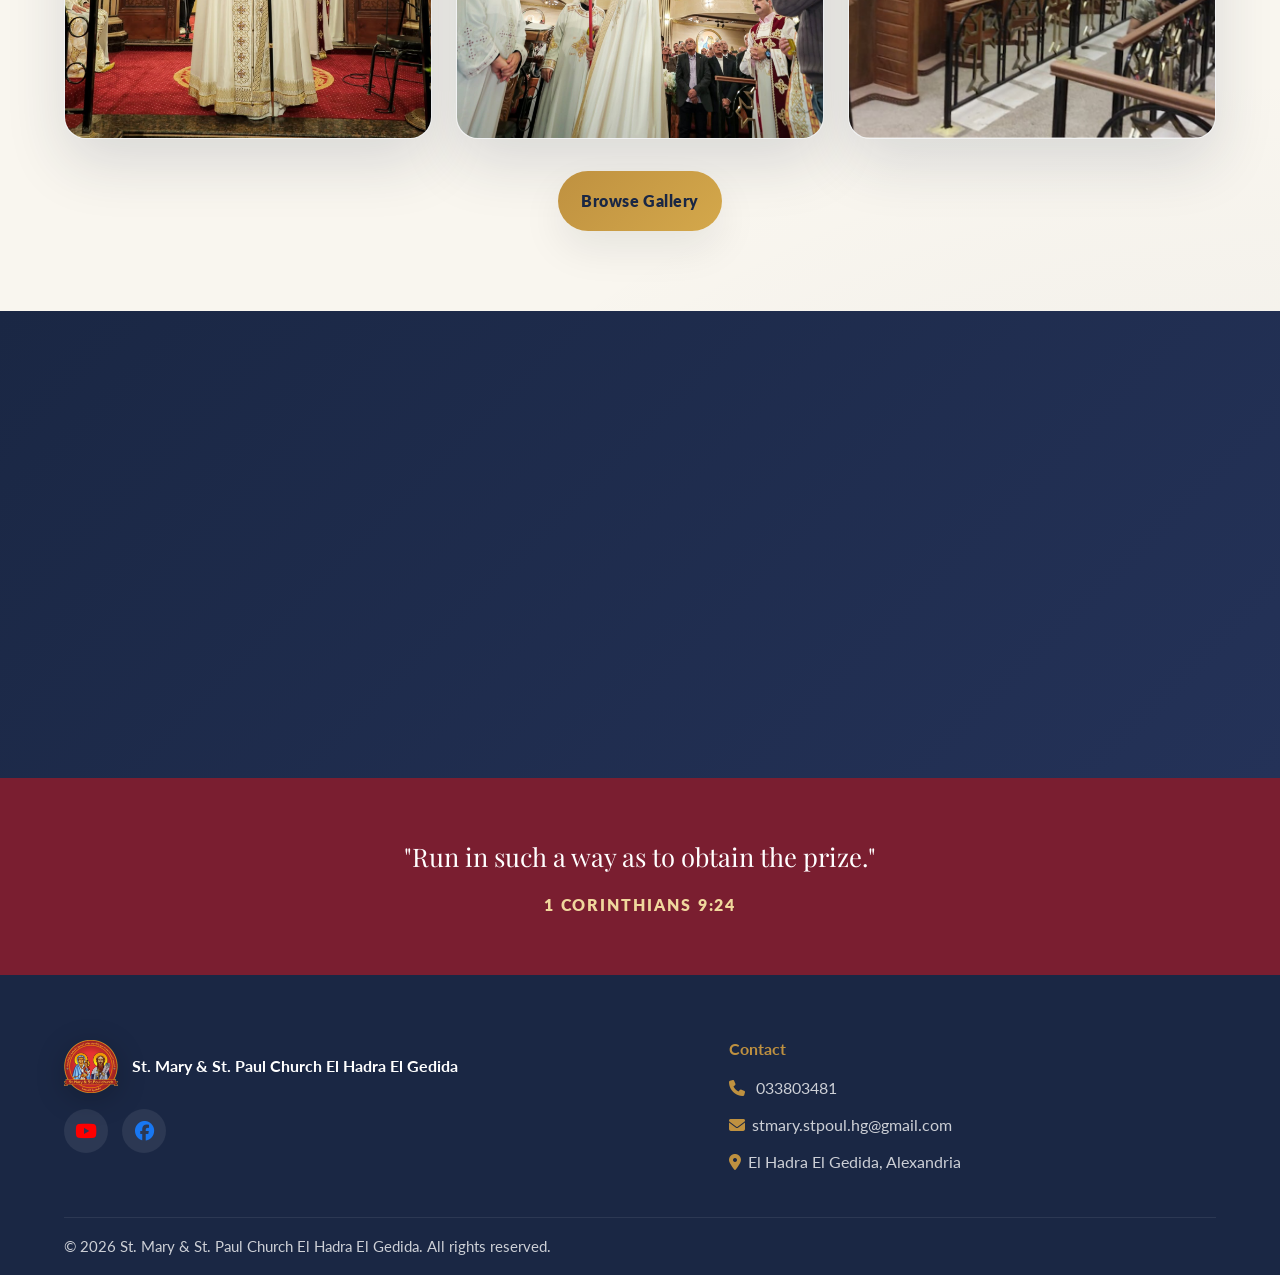
==== commit 4ff4761c: "Add files via upload" ====
--- a/index.html
+++ b/index.html
@@ -11,15 +11,6 @@
   <link href="https://fonts.googleapis.com/css2?family=Amiri:ital,wght@0,400;0,700;1,400&family=Cairo:wght@400;600;700;800&family=Cinzel:wght@400;600;700&family=Playfair+Display:wght@400;600;700&family=Lato:wght@300;400;700&display=swap" rel="stylesheet" />
   <link rel="stylesheet" href="https://cdnjs.cloudflare.com/ajax/libs/font-awesome/6.5.0/css/all.min.css" />
   <link rel="stylesheet" href="css/styles.css" />
-  <style>
-    .sw-media-row{display:flex;align-items:stretch;gap:1.75rem;text-align:start}
-    .sw-media-row .sw-photo{flex:0 0 34%;width:34%;height:100%;align-self:stretch;object-fit:cover;object-position:top center;border-radius:16px;border:3px solid #C9A24B;box-shadow:0 12px 28px rgba(0,0,0,.22)}
-    .sw-media-row .sw-text-col{flex:1;min-width:0}
-    @media (max-width:760px){
-      .sw-media-row{flex-direction:column;text-align:center}
-      .sw-media-row .sw-photo{flex:0 0 auto;width:100%;max-width:230px;height:auto;margin:0 auto 1.5rem}
-    }
-  </style>
 </head>
 <body data-title-en="St. Mary &amp; St. Paul Church  El Hadra El Gedida" data-title-ar=" كنيسة السيدة العذراء والقديس بولس الرسول الحضره الجديده" data-desc-en="St. Mary &amp; St. Paul Church  El Hadra El Gedida official website with clergy, services, meetings, and contact information." data-desc-ar="الموقع الرسمي لكنيسة السيدة العذراء والقديس بولس الرسول ويشمل الكهنة والخدمات والاجتماعات وبيانات التواصل.">
   
@@ -86,18 +77,14 @@
       <h2 data-en="Spiritual Word" data-ar="كلمة روحية">Spiritual Word</h2>
     </div>
 
-    <div class="welcome-card reveal-up" style="justify-content:center;text-align:center">
+    <div class="welcome-card reveal-up">
+      <img src="assets/virgin-mary-spiritual-word.jpg" alt="The Virgin Mary" class="welcome-photo" />
       <div>
-<div class="sw-media-row">
-        <img class="sw-photo" src="assets/virgin-mary-spiritual-word.jpg" alt="The Virgin Mary" />
-        <div class="sw-text-col">
       <p class="welcome-quote" style="margin:0 0 1.15em" data-en="No woman has been prophesied about by the prophets and given such prominence in Scripture as Mary. Numerous symbols of her appear in the Old Testament, and her life, hymns, and miracles are recounted in the New Testament." data-ar="لا توجد امرأة تنبأ عنها الأنبياء وأهتم بها الكتاب مثل مريم ... رموز عديدة عنها في العهد القديم وكذلك سيرتها وتسبحتها والمعجزات في العهد الجديد.">No woman has been prophesied about by the prophets and given such prominence in Scripture as Mary. Numerous symbols of her appear in the Old Testament, and her life, hymns, and miracles are recounted in the New Testament.</p>
       <p class="welcome-quote" style="margin:0 0 1.15em" data-en="How many hymns and reflections are dedicated to the Virgin Mary in the writings of the Church Fathers, titles bestowed upon her by the Church, inspired by the spirit of Scripture!" data-ar="وما أكثر التمجيدات والتأملات التي وردت عن العذراء في كتب الآباء التي تلقبها بها الكنيسة مستوحاة من روح الكتاب.">How many hymns and reflections are dedicated to the Virgin Mary in the writings of the Church Fathers, titles bestowed upon her by the Church, inspired by the spirit of Scripture!</p>
       <p class="welcome-quote" style="margin:0 0 1.15em" data-en="She is our Mother, our Lady, the pride of our race, the Queen standing at the right hand of the King, the ever-virgin Virgin, full of grace, the Holy Mary, the all-powerful, all-helping, merciful Mother, the Mother of Light, the Mother of Mercy and Salvation, the True Vine. The Church elevates her above the archangels, and in her hymns and chants, we say: “You are exalted, O Mary, above the Cherubim, and you are raised, O Mary, above the Seraphim.”" data-ar="إنها أمنا كلنا وسيدتنا كلنا وفخر جنسنا الملكة القائمة عن يمين الملك العذراء دائمة البتولية المملوءة نعمة القديسة مريم الأم القادرة المعينة الرحيمة أم النور أم الرحمة والخلاص الكرمة الحقانية. هذه هي التي ترفعها الكنيسة فوق مرتبة رؤساء الملائكة فنقول عنها في تسابيحها وألحانها: علوت يا مريم فوق الشاروبيم وسموت يا مريم فوق السيرافيم.">She is our Mother, our Lady, the pride of our race, the Queen standing at the right hand of the King, the ever-virgin Virgin, full of grace, the Holy Mary, the all-powerful, all-helping, merciful Mother, the Mother of Light, the Mother of Mercy and Salvation, the True Vine. The Church elevates her above the archangels, and in her hymns and chants, we say: “You are exalted, O Mary, above the Cherubim, and you are raised, O Mary, above the Seraphim.”</p>
       <p class="welcome-quote" style="margin:0 0 1.15em" data-en="The Holy Scriptures do not record the history of Saint Anne and Saint Joachim—the parents of the Virgin Mary—nor even the history of the Virgin Mary before her betrothal. This is because the Holy Scriptures focus entirely on the person of Christ, leaving other matters to tradition to record and preserve for the Holy Church." data-ar="لم يرد بالكتاب المقدس تاريخ القديسة حنة والقديس يواقيم -أبويّ العذراء مريم- بل حتى تاريخ السيدة العذراء قبل خطبتها ذلك لأن الكتاب المقدس يركز كل اهتمامه على شخصية السيد المسيح وترك باقي الأشياء للتقليد ليدونها ويذكرها للكنيسة المقدسة.">The Holy Scriptures do not record the history of Saint Anne and Saint Joachim—the parents of the Virgin Mary—nor even the history of the Virgin Mary before her betrothal. This is because the Holy Scriptures focus entirely on the person of Christ, leaving other matters to tradition to record and preserve for the Holy Church.</p>
       <p class="welcome-quote" style="margin:0 0 1.15em" data-en="Tradition tells of a man in Judea named Joachim and his wife Hannah. They were elderly and childless. Because the Israelites looked down upon those without children, the two saints were saddened and constantly prayed to God day and night to grant them a son to serve Him in His house like Samuel. The Lord answered their prayers, and the angel Gabriel appeared to Joachim and told him that his wife Hannah would conceive and give birth to a son who would gladden his heart. Gabriel also appeared to Hannah and brought her the good news that she would give birth to a blessed daughter whom all generations would call blessed, for through her would come the salvation of Adam and his descendants. Hannah spent her pregnancy in prayer and fasting until she gave birth to a daughter, whom they named Mary. This occurred on the first day of Bashans. When Mary was 3 years old, her parents presented her to the temple to serve the Lord with the rest of the virgins. She continued to serve in the temple until she was 12 years old. Her parents had died, and when she reached marriageable age, the priests consulted together about her marriage. Zechariah the priest chose from among the elders and young men of Judah, and he took their staffs and wrote on each one the name of its owner and placed them inside the temple. A dove came up on the staff that belonged to Joseph the carpenter and then settled on his head. So the priests arranged her betrothal to Joseph, and she lived in his house in Nazareth." data-ar="يذكر التقليد انه كان في بلاد اليهودية رجل اسمه يواقيم وزوجته اسمها حَنَة وقد كانا متقدمين في السن ولم يرزقا بذرية. ولأن بني إسرائيل كانوا يعيرون من لا ولد له لهذا كانا القديسان حزينين ومداومين على الصلاة والطلب من الله نهارًا وليلًا أن يعطيهما ابنًا يخدمه في بيته كصموئيل. فاستجاب الرب الدعاء فظهر ملاك الرب جبرائيل ليواقيم وبشره بان امرأته حَنَة ستحبل وتلد مولودًا يسر قلبه، كما ظهر جبرائيل الملاك لحَنَة وزف إليها البشرى بأنها ستلد ابنة مباركة تطوبها جميع الأجيال لان منها يكون خلاص آدم وذريته. وقضت حَنَة أيام حملها في صلوات وأصوام إلى أن ولدت بنتًا وسمياها مريم، وكان ذلك في يوم أول بشنس. ولما بلغت مريم 3 سنوات قاما والداها بتقديمها للهيكل لتخدم الرب مع بقية العذارى، وظلت تخدم في الهيكل حتى بلغت الثانية عشر من عمرها، وكان أبواها قد ماتا وعندما بلغت سن الزواج تشاور الكهنة معًا على زواجها فاختار زكريا الكاهن من شيوخ وشبان يهوذا واخذ عصيهم وكتب عل كل واحدة اسم صاحبها ووضعهم داخل الهيكل فصعدت حمامة فوق العصا التي كانت ليوسف النجار ثم استقرت على رأسه فعقد الكهنة خطبتها على يوسف وعاشت في بيته الذي في الناصرة.">Tradition tells of a man in Judea named Joachim and his wife Hannah. They were elderly and childless. Because the Israelites looked down upon those without children, the two saints were saddened and constantly prayed to God day and night to grant them a son to serve Him in His house like Samuel. The Lord answered their prayers, and the angel Gabriel appeared to Joachim and told him that his wife Hannah would conceive and give birth to a son who would gladden his heart. Gabriel also appeared to Hannah and brought her the good news that she would give birth to a blessed daughter whom all generations would call blessed, for through her would come the salvation of Adam and his descendants. Hannah spent her pregnancy in prayer and fasting until she gave birth to a daughter, whom they named Mary. This occurred on the first day of Bashans. When Mary was 3 years old, her parents presented her to the temple to serve the Lord with the rest of the virgins. She continued to serve in the temple until she was 12 years old. Her parents had died, and when she reached marriageable age, the priests consulted together about her marriage. Zechariah the priest chose from among the elders and young men of Judah, and he took their staffs and wrote on each one the name of its owner and placed them inside the temple. A dove came up on the staff that belonged to Joseph the carpenter and then settled on his head. So the priests arranged her betrothal to Joseph, and she lived in his house in Nazareth.</p>
-        </div>
-      </div>
       </div>
     </div>
   </div>
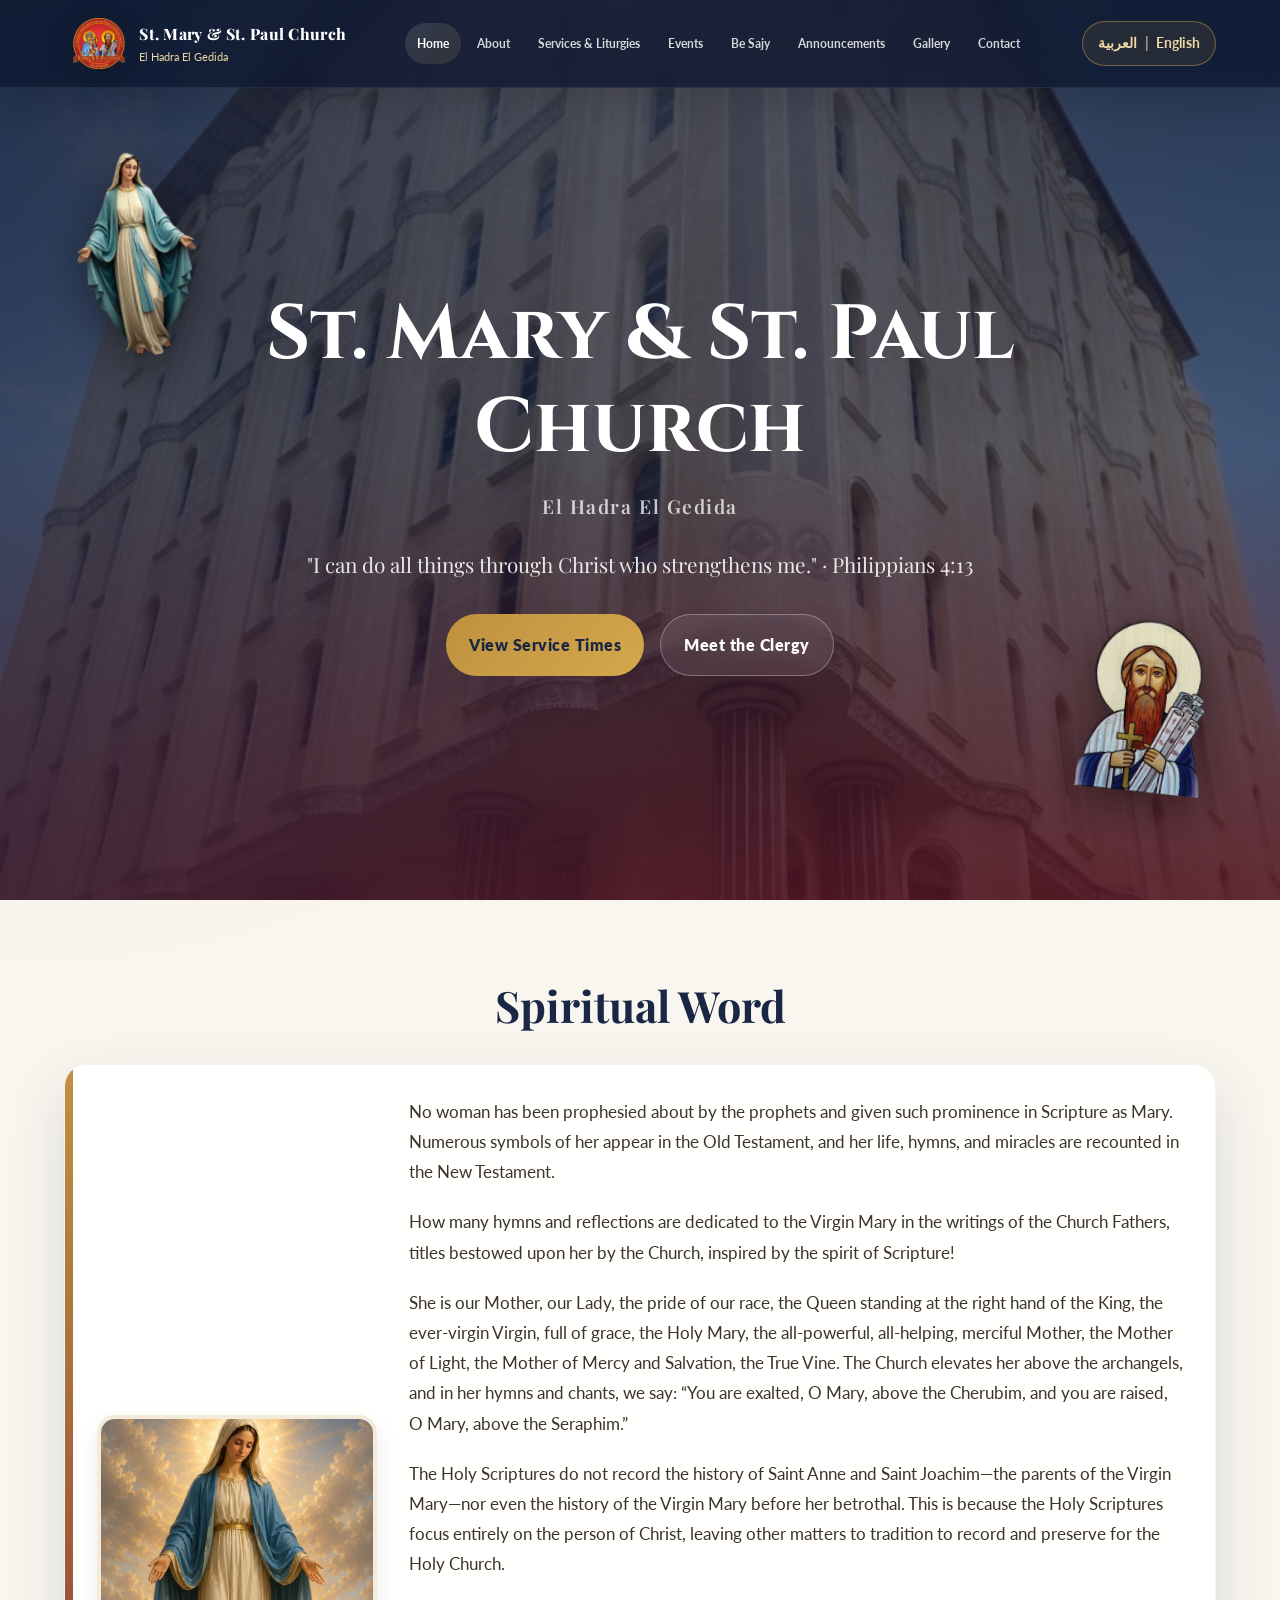
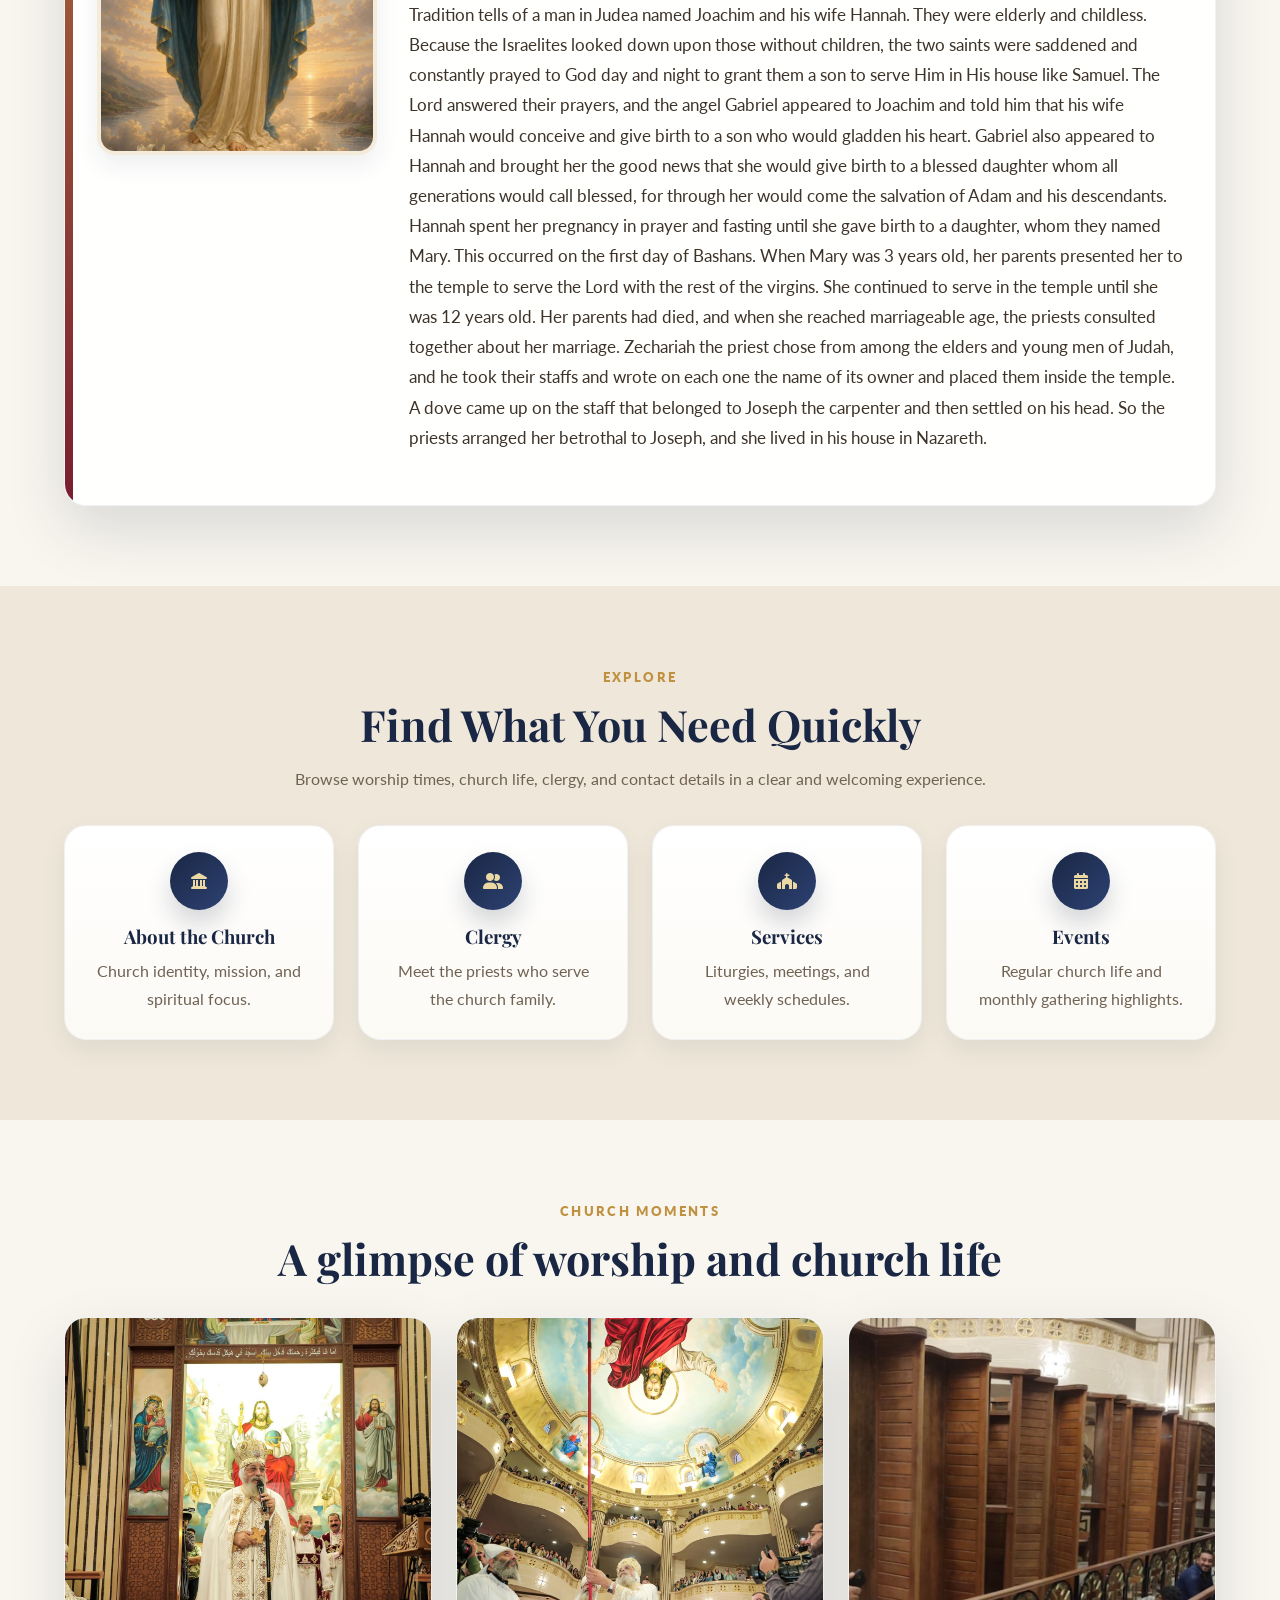
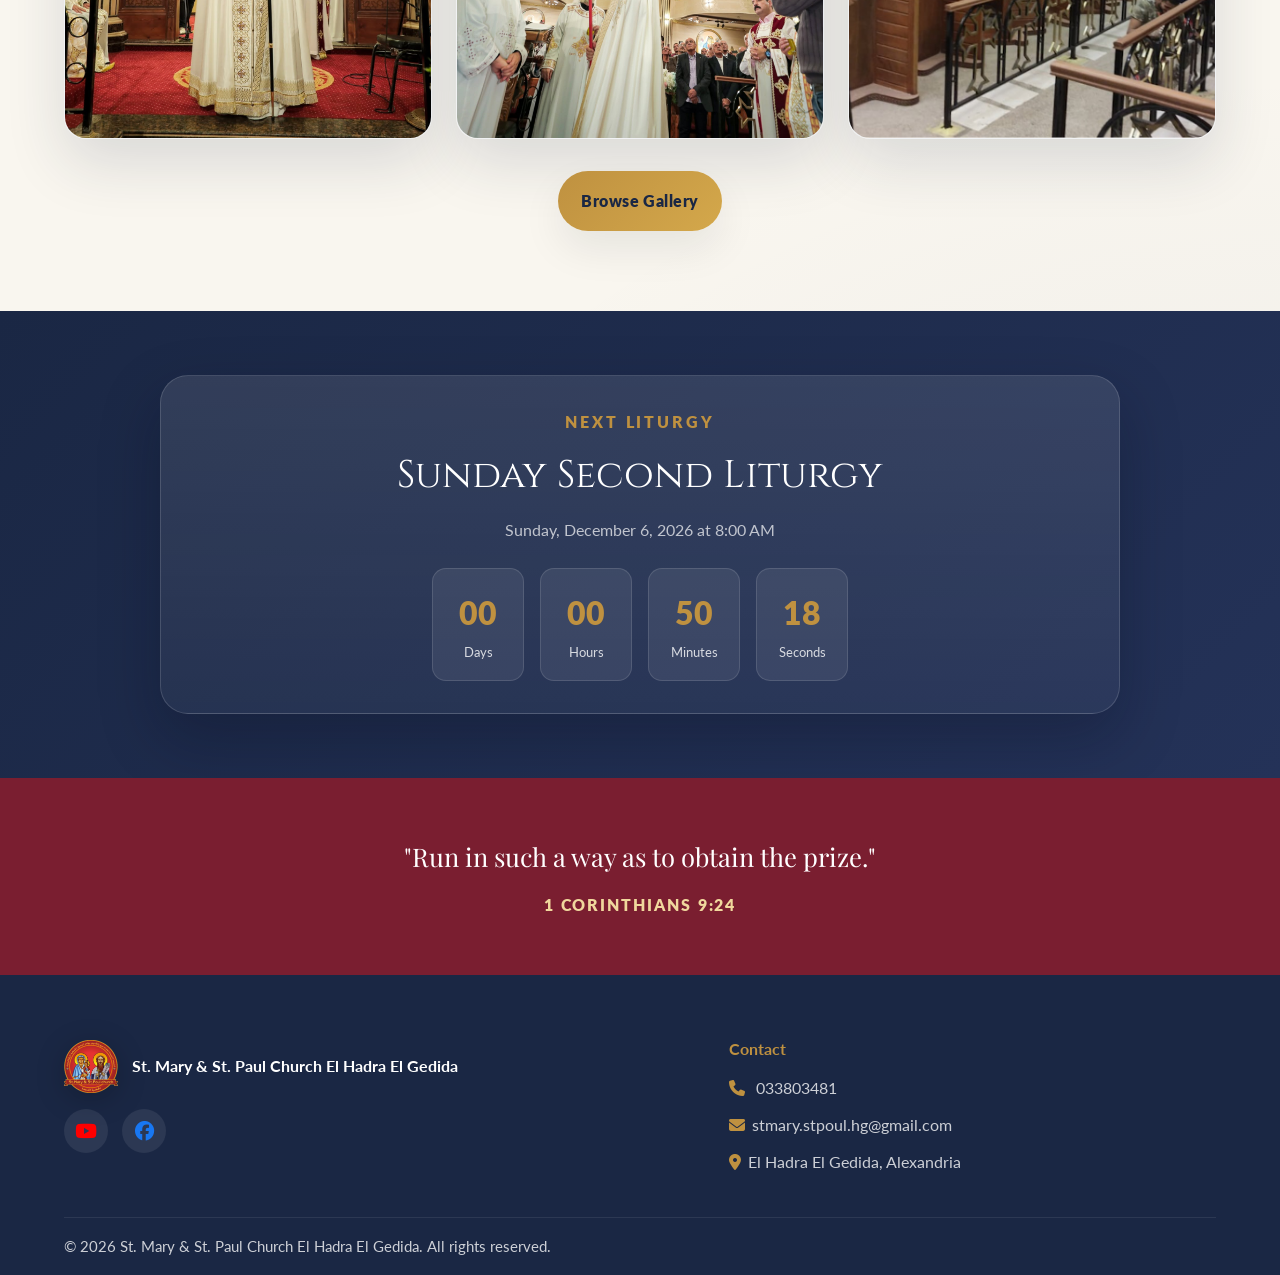
==== commit 28c74e2e: "Fix Arabic translation for clergy link Updated Arabic translation for 'Meet the Clergy' link." ====
--- a/index.html
+++ b/index.html
@@ -65,7 +65,7 @@
       <p class="hero-sub" data-en="&amp;quot;I can do all things through Christ who strengthens me.&amp;quot; · Philippians 4:13" data-ar="«أستطيع كل شيء في المسيح الذي يقوّيني» · فيلبي ٤:١٣" data-i18n="html">"I can do all things through Christ who strengthens me." · Philippians 4:13</p>
       <div class="hero-actions">
         <a href="pages/services.html" class="btn btn-gold" data-en="View Service Times" data-ar="عرض مواعيد القداسات والخدمات">View Service Times</a>
-        <a href="pages/about.html#clergy" class="btn btn-outline" data-en="Meet the Clergy" data-ar="تعرّف على الكهنة">Meet the Clergy</a>
+        <a href="pages/about.html#clergy" class="btn btn-outline" data-en="Meet the Clergy" data-ar="تعرّف على الاباء الكهنة">Meet the Clergy</a>
       </div>
     </div>
   </div>
@@ -205,4 +205,4 @@
   </button>
   <script src="js/main.js"></script>
 </body>
-</html>+</html>
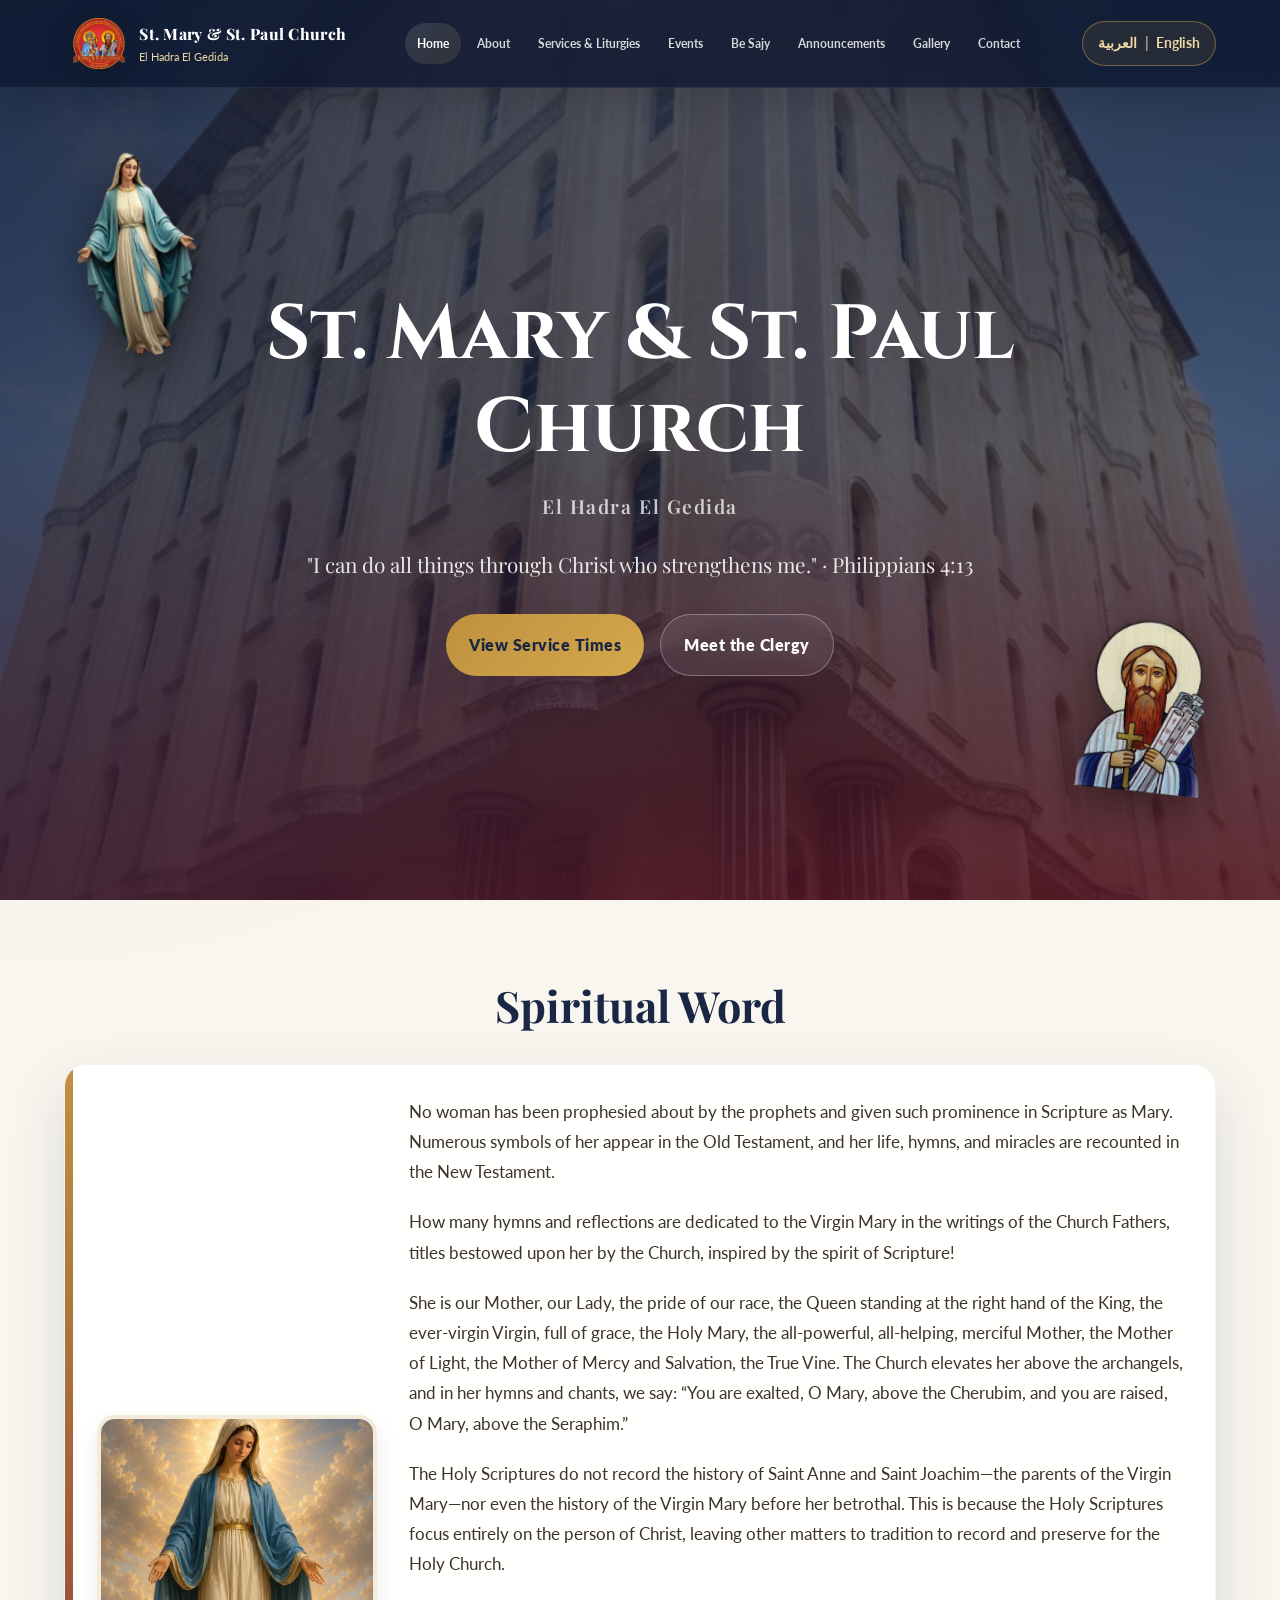
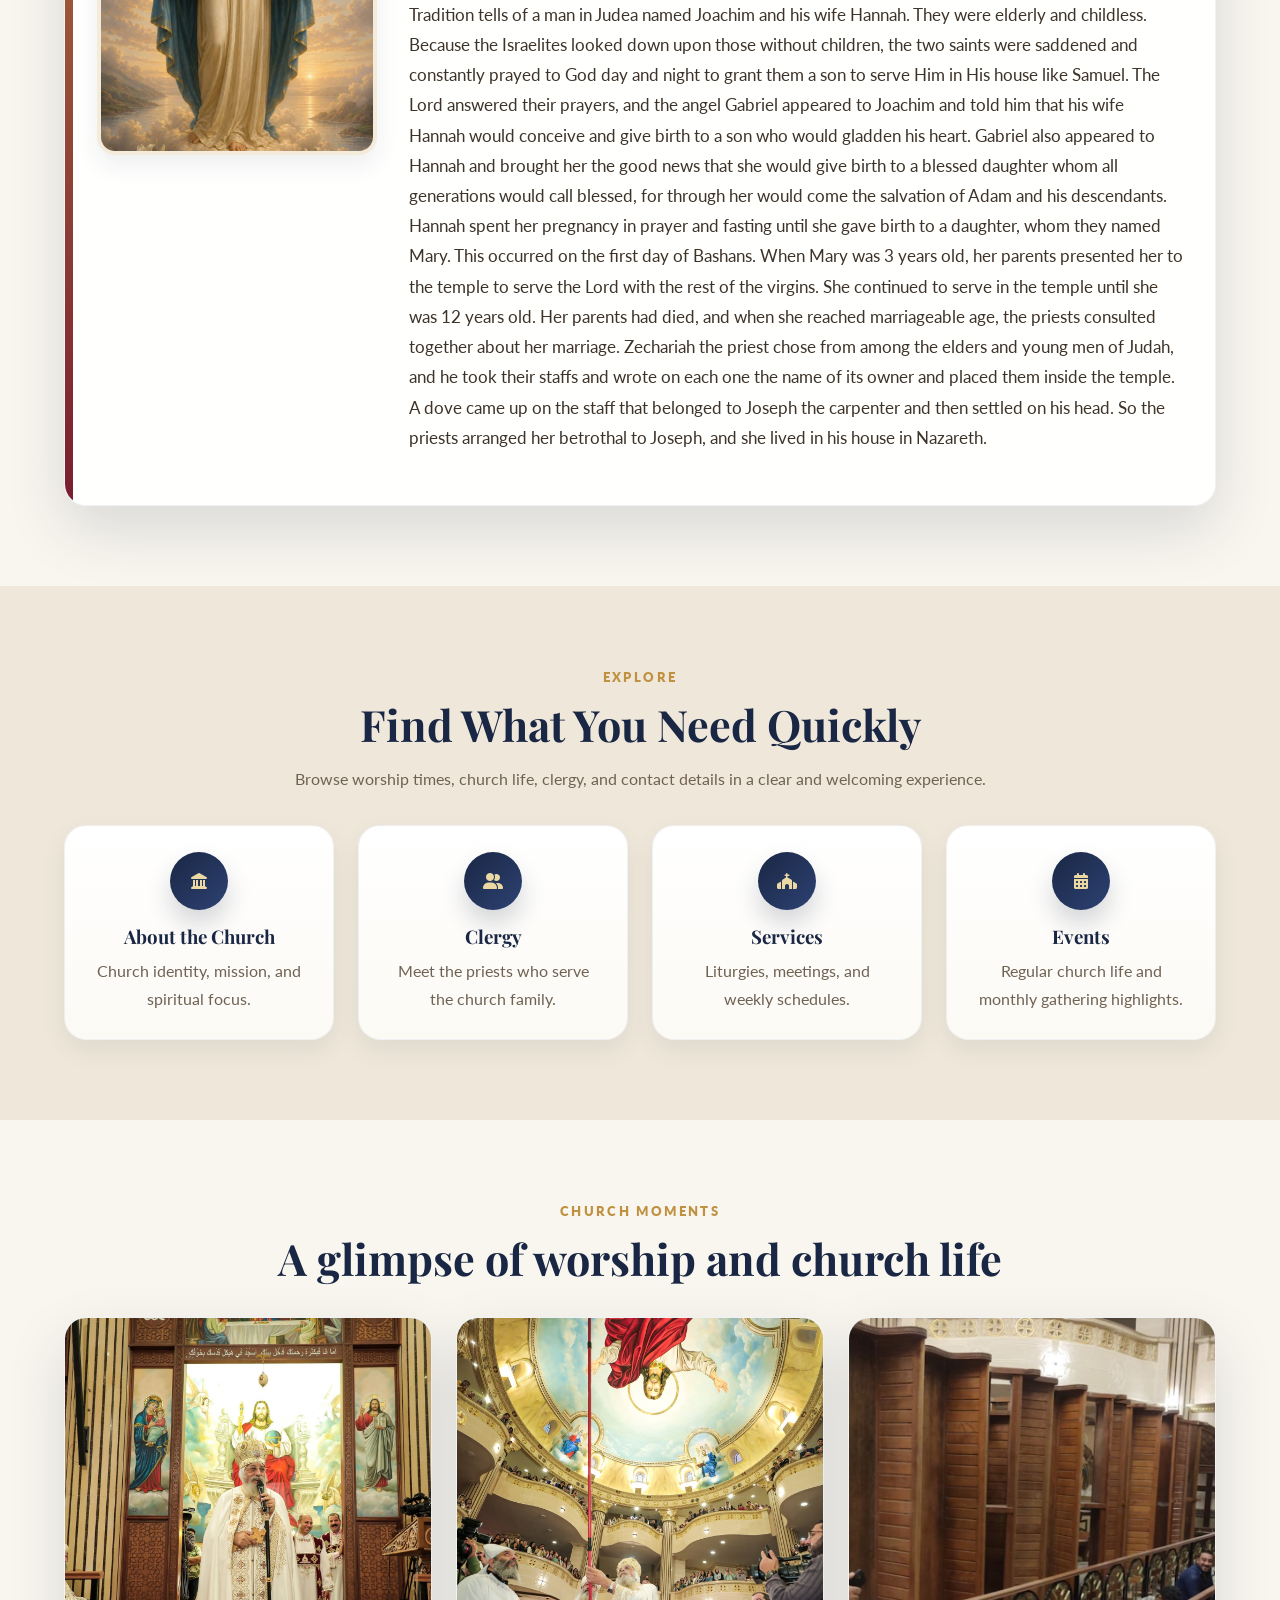
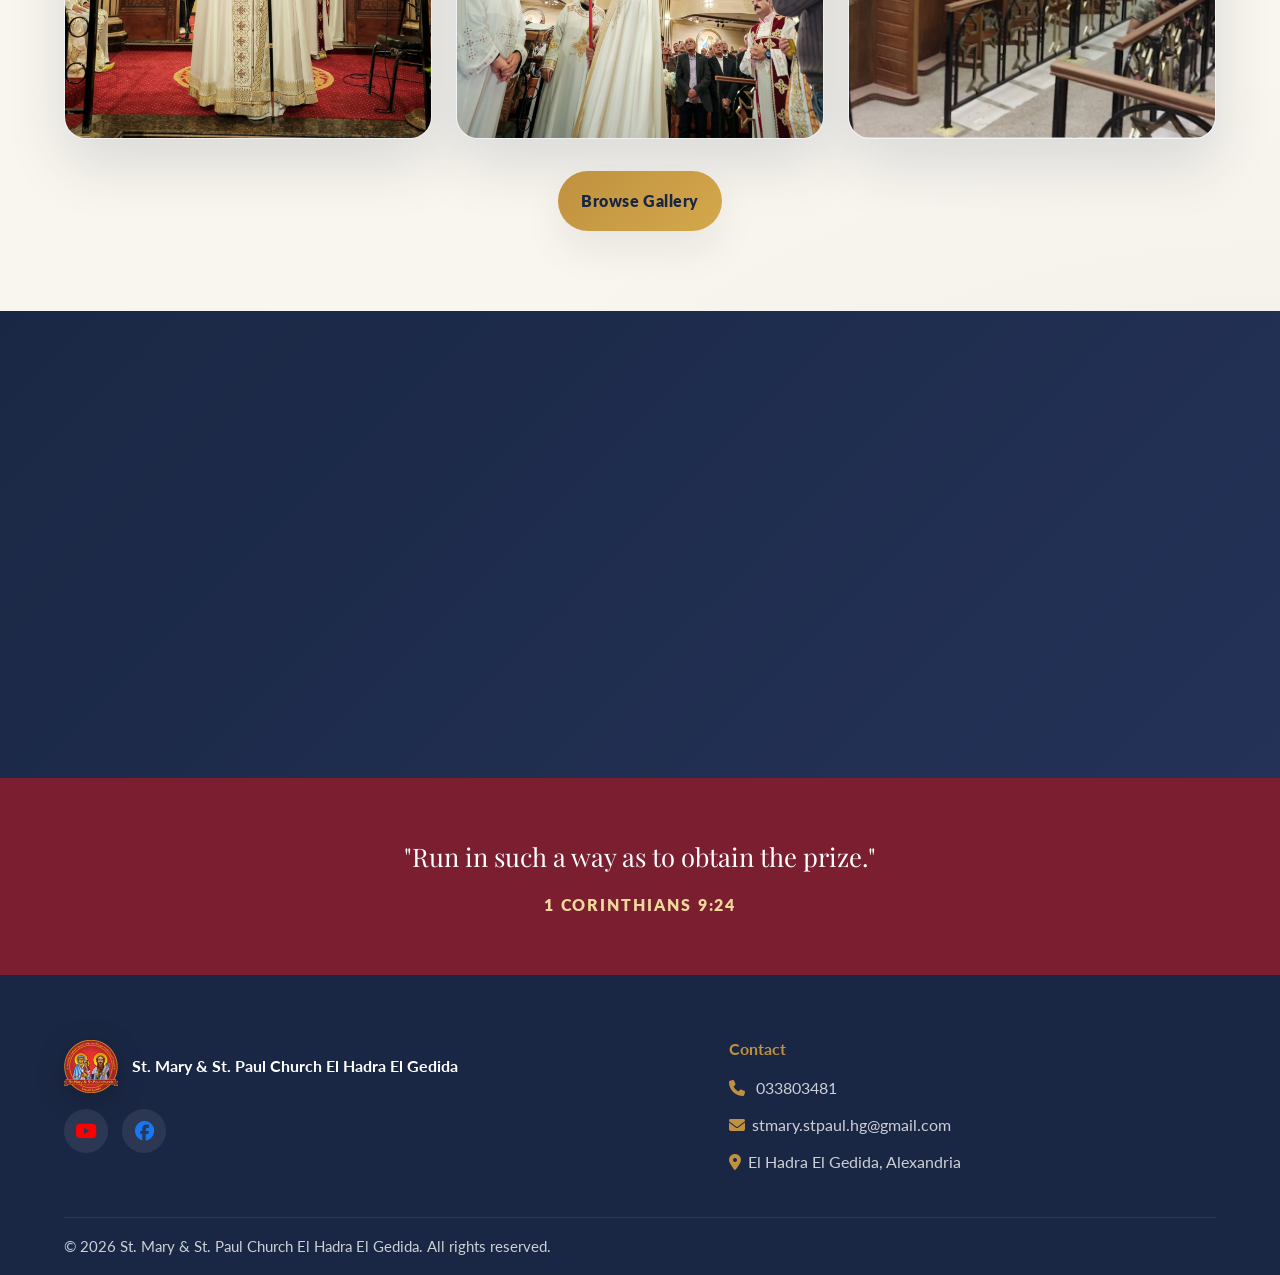
==== commit f87421e9: "Update email address in contact section" ====
--- a/index.html
+++ b/index.html
@@ -188,7 +188,7 @@
         <h4 data-en="Contact" data-ar="التواصل">Contact</h4>
         <ul class="contact-list">
           <li><i class="fa-solid fa-phone"></i> <a href="tel:033803481">033803481</a></li>
-          <li><i class="fa-solid fa-envelope"></i><a href="mailto:stmary.stpoul.hg@gmail.com">stmary.stpoul.hg@gmail.com</a></li>
+          <li><i class="fa-solid fa-envelope"></i><a href="mailto:stmary.stpaul.hg@gmail.com">stmary.stpaul.hg@gmail.com</a></li>
           <li><i class="fa-solid fa-location-dot"></i><a href="https://maps.app.goo.gl/TsvVpz9CCjcPpRaT8" target="_blank" rel="noopener" data-en="El Hadra El Gedida, Alexandria" data-ar="الحضرة الجديدة، الإسكندرية">El Hadra El Gedida, Alexandria</a></li>
         </ul>
       </div>
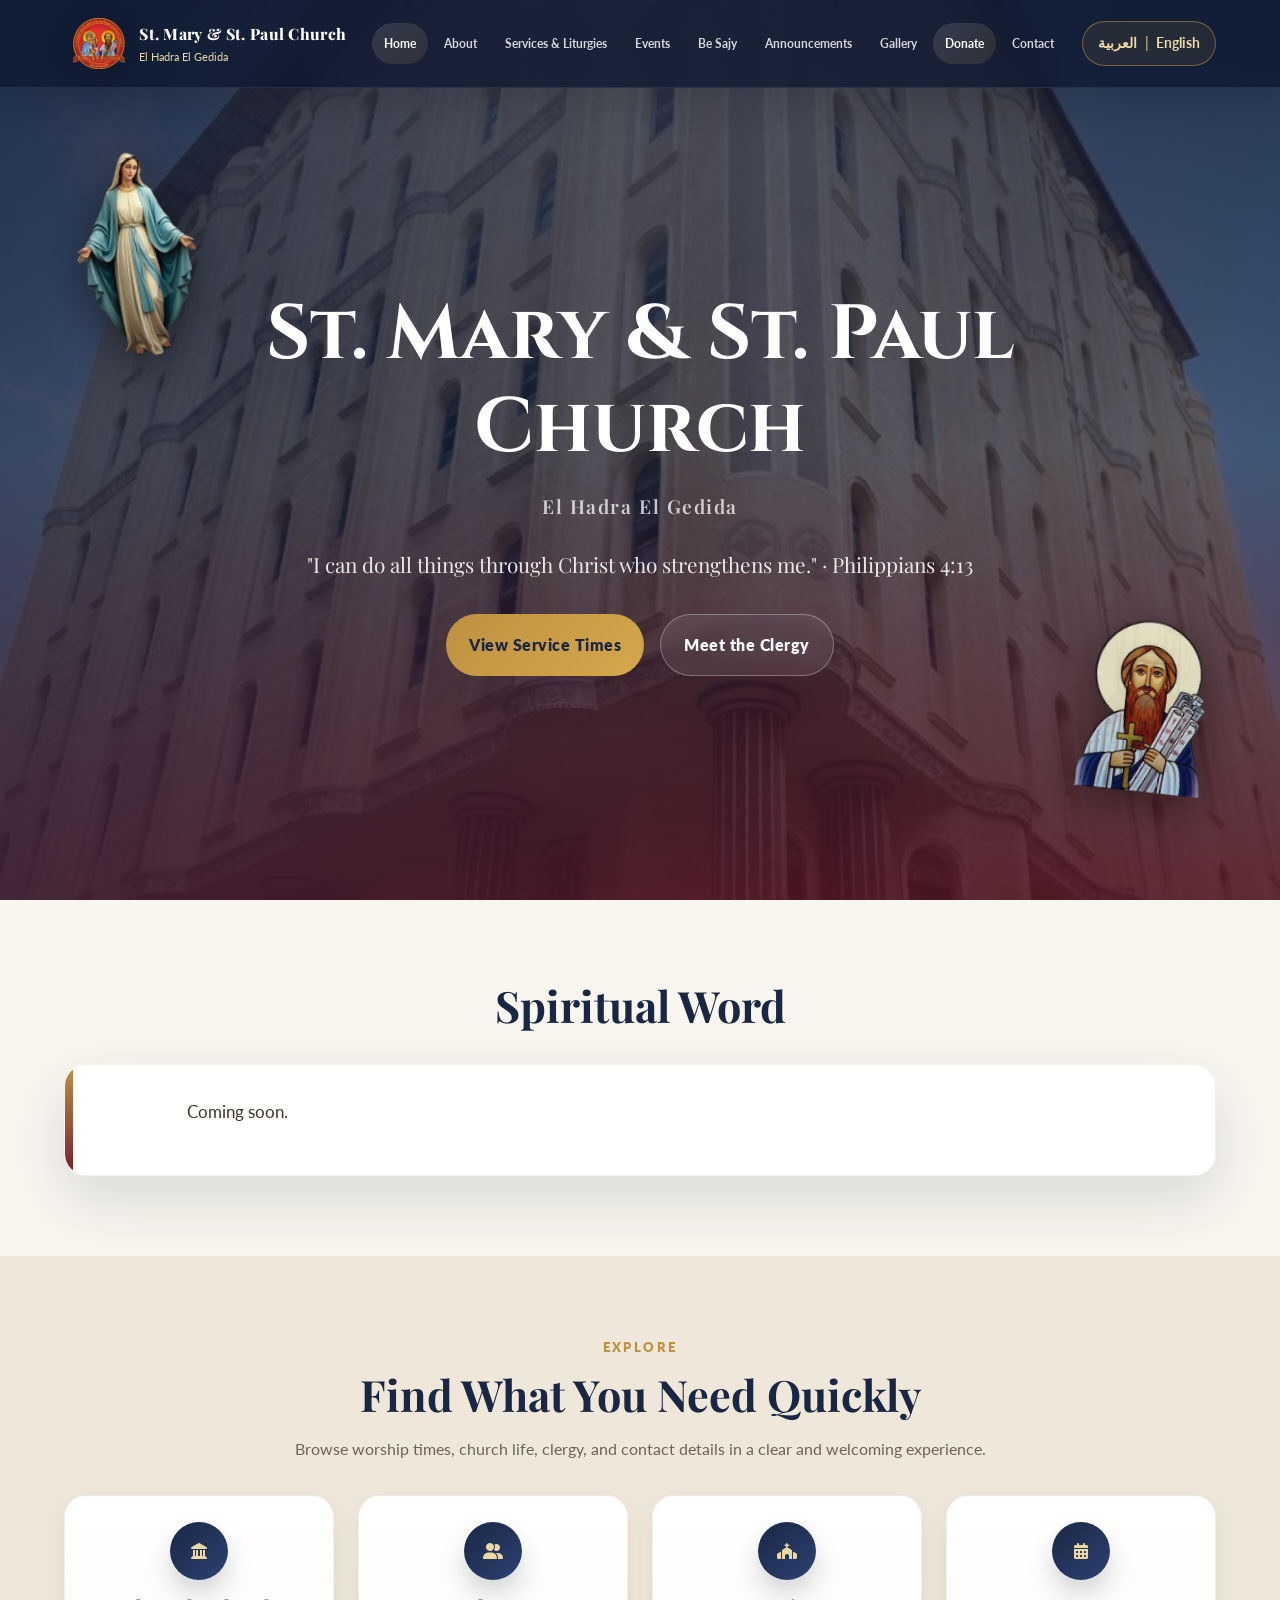
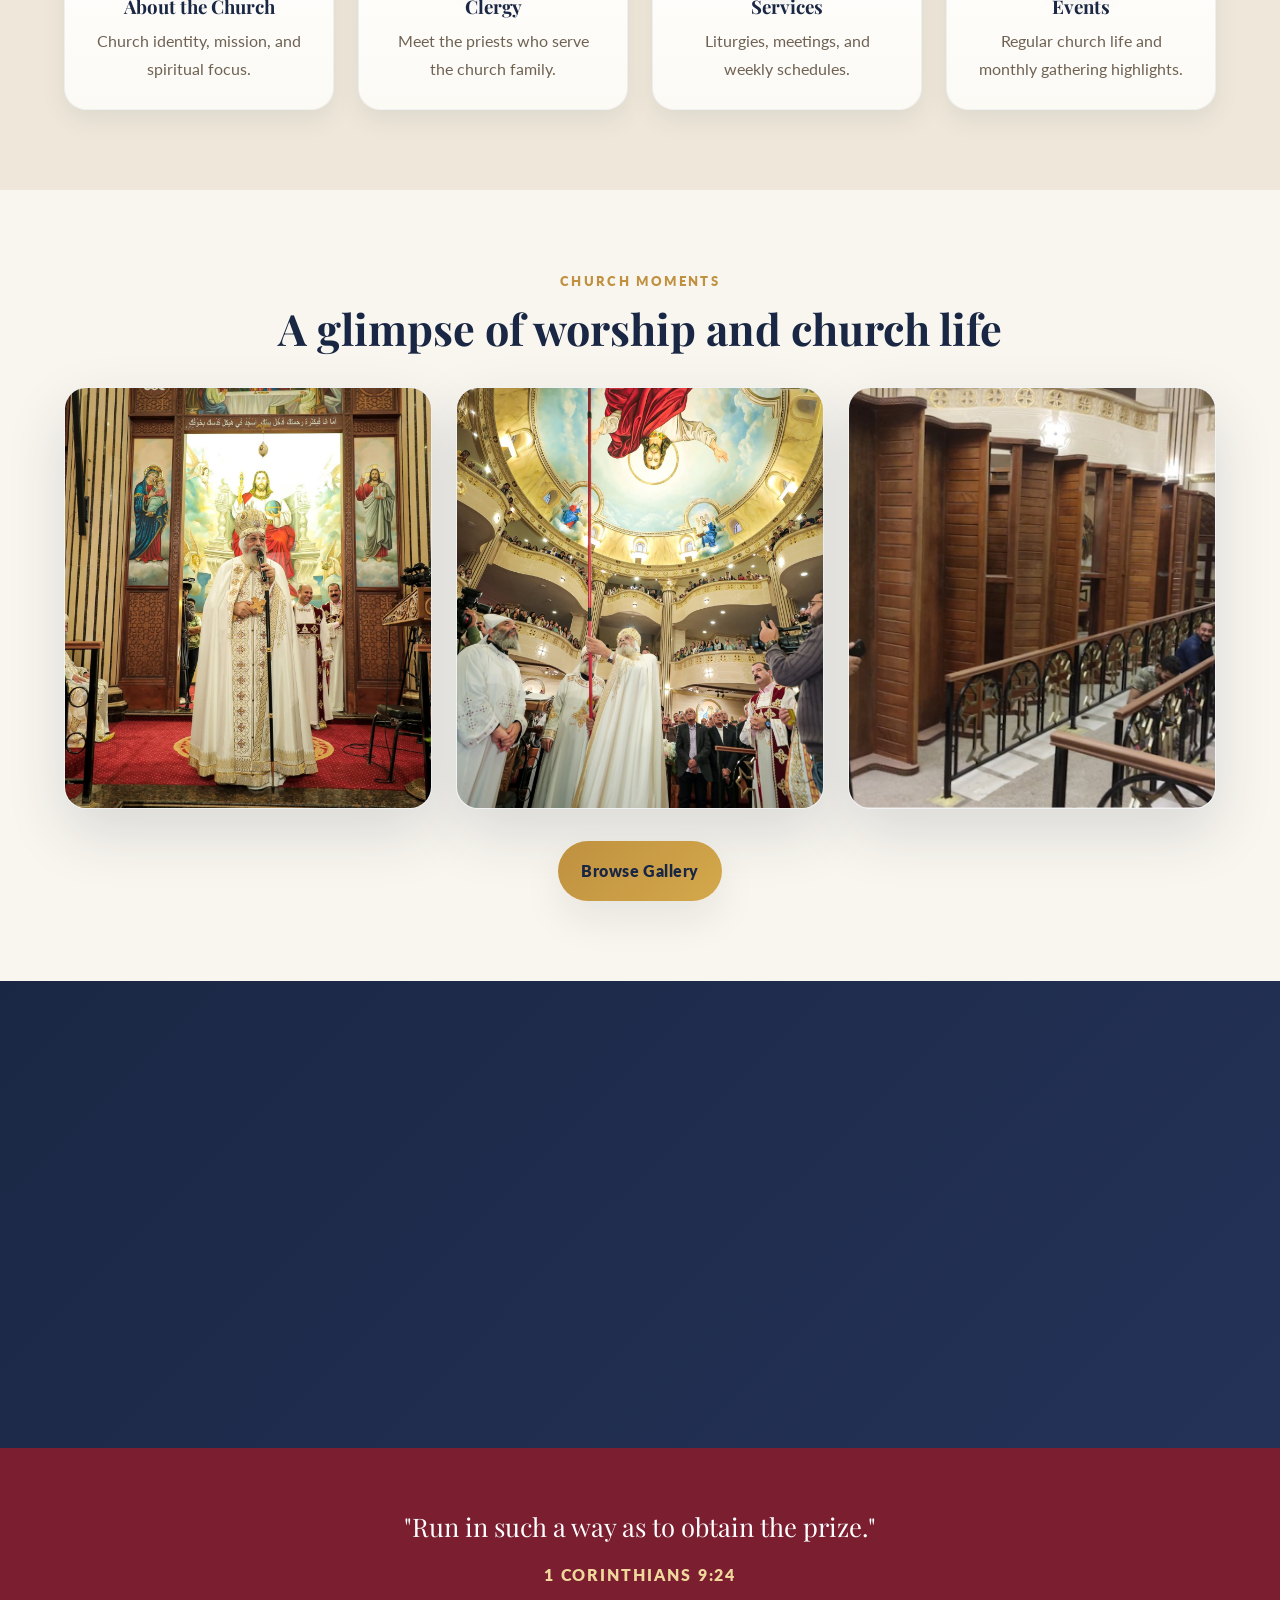
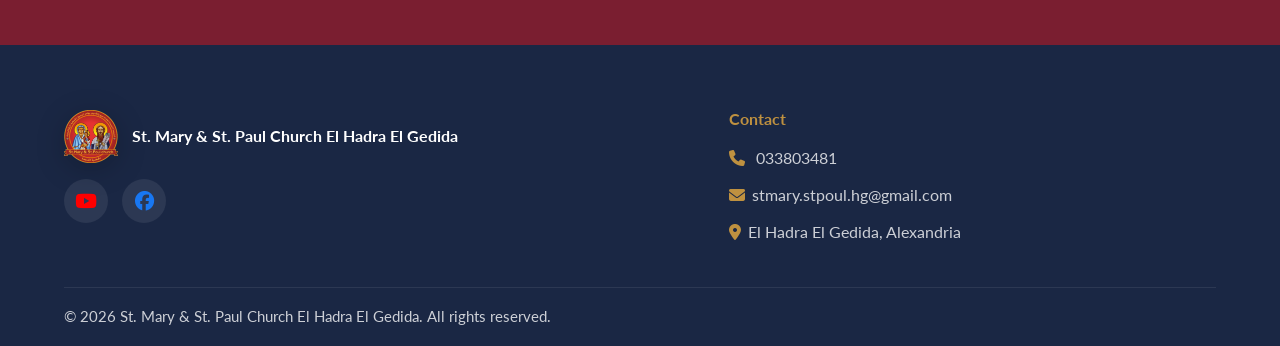
==== commit 9d87fe4a: "Update index.html" ====
--- a/index.html
+++ b/index.html
@@ -26,7 +26,7 @@
     </a>
 
     <div class="nav-links">
-            <a href="index.html" class="active" data-en="Home" data-ar="الرئيسية">Home</a><a href="pages/about.html" data-en="About" data-ar="عن الكنيسة">About</a><a href="pages/services.html" data-en="Services &amp; Liturgies" data-ar="القداسات والخدمات">Services &amp; Liturgies</a><a href="pages/events.html" data-en="Events" data-ar="الفعاليات">Events</a><a href="pages/be-sajy.html" data-en="Be Sajy" data-ar="بي ساجي">Be Sajy</a><a href="pages/announcements.html" data-en="Announcements" data-ar="الإعلانات">Announcements</a><a href="pages/gallery.html" data-en="Gallery" data-ar="المعرض">Gallery</a><a href="pages/contact.html" data-en="Contact" data-ar="اتصل بنا">Contact</a>
+            <a href="index.html" class="active" data-en="Home" data-ar="الرئيسية">Home</a><a href="pages/about.html" data-en="About" data-ar="عن الكنيسة">About</a><a href="pages/services.html" data-en="Services &amp; Liturgies" data-ar="القداسات والخدمات">Services &amp; Liturgies</a><a href="pages/events.html" data-en="Events" data-ar="الفعاليات">Events</a><a href="pages/be-sajy.html" data-en="Be Sajy" data-ar="بي ساجي">Be Sajy</a><a href="pages/announcements.html" data-en="Announcements" data-ar="الإعلانات">Announcements</a><a href="pages/gallery.html" data-en="Gallery" data-ar="المعرض">Gallery</a><a href="pages/donate.html" class="active" data-en="Donate" data-ar="تبرع">Donate</a><a href="pages/contact.html" data-en="Contact" data-ar="اتصل بنا">Contact</a>
     </div>
 
     <div class="nav-actions">
@@ -48,7 +48,7 @@
     <span class="sep">|</span>
     <span>English</span>
   </button>
-  <a href="index.html" class="active" data-en="Home" data-ar="الرئيسية">Home</a><a href="pages/about.html" data-en="About" data-ar="عن الكنيسة">About</a><a href="pages/services.html" data-en="Services &amp; Liturgies" data-ar="القداسات والخدمات">Services &amp; Liturgies</a><a href="pages/events.html" data-en="Events" data-ar="الفعاليات">Events</a><a href="pages/be-sajy.html" data-en="Be Sajy" data-ar="بي ساجي">Be Sajy</a><a href="pages/announcements.html" data-en="Announcements" data-ar="الإعلانات">Announcements</a><a href="pages/gallery.html" data-en="Gallery" data-ar="المعرض">Gallery</a><a href="pages/contact.html" data-en="Contact" data-ar="اتصل بنا">Contact</a>
+  <a href="index.html" class="active" data-en="Home" data-ar="الرئيسية">Home</a><a href="pages/about.html" data-en="About" data-ar="عن الكنيسة">About</a><a href="pages/services.html" data-en="Services &amp; Liturgies" data-ar="القداسات والخدمات">Services &amp; Liturgies</a><a href="pages/events.html" data-en="Events" data-ar="الفعاليات">Events</a><a href="pages/be-sajy.html" data-en="Be Sajy" data-ar="بي ساجي">Be Sajy</a><a href="pages/announcements.html" data-en="Announcements" data-ar="الإعلانات">Announcements</a><a href="pages/gallery.html" data-en="Gallery" data-ar="المعرض">Gallery</a><a href="pages/donate.html" class="active" data-en="Donate" data-ar="تبرع">Donate</a><a href="pages/contact.html" data-en="Contact" data-ar="اتصل بنا">Contact</a>
 </div>
 
   
@@ -65,7 +65,7 @@
       <p class="hero-sub" data-en="&amp;quot;I can do all things through Christ who strengthens me.&amp;quot; · Philippians 4:13" data-ar="«أستطيع كل شيء في المسيح الذي يقوّيني» · فيلبي ٤:١٣" data-i18n="html">"I can do all things through Christ who strengthens me." · Philippians 4:13</p>
       <div class="hero-actions">
         <a href="pages/services.html" class="btn btn-gold" data-en="View Service Times" data-ar="عرض مواعيد القداسات والخدمات">View Service Times</a>
-        <a href="pages/about.html#clergy" class="btn btn-outline" data-en="Meet the Clergy" data-ar="تعرّف على الاباء الكهنة">Meet the Clergy</a>
+        <a href="pages/about.html#clergy" class="btn btn-outline" data-en="Meet the Clergy" data-ar="تعرّف على الكهنة">Meet the Clergy</a>
       </div>
     </div>
   </div>
@@ -77,14 +77,9 @@
       <h2 data-en="Spiritual Word" data-ar="كلمة روحية">Spiritual Word</h2>
     </div>
 
-    <div class="welcome-card reveal-up">
-      <img src="assets/virgin-mary-spiritual-word.jpg" alt="The Virgin Mary" class="welcome-photo" />
+    <div class="welcome-card reveal-up" style="justify-content:center;text-align:center">
       <div>
-      <p class="welcome-quote" style="margin:0 0 1.15em" data-en="No woman has been prophesied about by the prophets and given such prominence in Scripture as Mary. Numerous symbols of her appear in the Old Testament, and her life, hymns, and miracles are recounted in the New Testament." data-ar="لا توجد امرأة تنبأ عنها الأنبياء وأهتم بها الكتاب مثل مريم ... رموز عديدة عنها في العهد القديم وكذلك سيرتها وتسبحتها والمعجزات في العهد الجديد.">No woman has been prophesied about by the prophets and given such prominence in Scripture as Mary. Numerous symbols of her appear in the Old Testament, and her life, hymns, and miracles are recounted in the New Testament.</p>
-      <p class="welcome-quote" style="margin:0 0 1.15em" data-en="How many hymns and reflections are dedicated to the Virgin Mary in the writings of the Church Fathers, titles bestowed upon her by the Church, inspired by the spirit of Scripture!" data-ar="وما أكثر التمجيدات والتأملات التي وردت عن العذراء في كتب الآباء التي تلقبها بها الكنيسة مستوحاة من روح الكتاب.">How many hymns and reflections are dedicated to the Virgin Mary in the writings of the Church Fathers, titles bestowed upon her by the Church, inspired by the spirit of Scripture!</p>
-      <p class="welcome-quote" style="margin:0 0 1.15em" data-en="She is our Mother, our Lady, the pride of our race, the Queen standing at the right hand of the King, the ever-virgin Virgin, full of grace, the Holy Mary, the all-powerful, all-helping, merciful Mother, the Mother of Light, the Mother of Mercy and Salvation, the True Vine. The Church elevates her above the archangels, and in her hymns and chants, we say: “You are exalted, O Mary, above the Cherubim, and you are raised, O Mary, above the Seraphim.”" data-ar="إنها أمنا كلنا وسيدتنا كلنا وفخر جنسنا الملكة القائمة عن يمين الملك العذراء دائمة البتولية المملوءة نعمة القديسة مريم الأم القادرة المعينة الرحيمة أم النور أم الرحمة والخلاص الكرمة الحقانية. هذه هي التي ترفعها الكنيسة فوق مرتبة رؤساء الملائكة فنقول عنها في تسابيحها وألحانها: علوت يا مريم فوق الشاروبيم وسموت يا مريم فوق السيرافيم.">She is our Mother, our Lady, the pride of our race, the Queen standing at the right hand of the King, the ever-virgin Virgin, full of grace, the Holy Mary, the all-powerful, all-helping, merciful Mother, the Mother of Light, the Mother of Mercy and Salvation, the True Vine. The Church elevates her above the archangels, and in her hymns and chants, we say: “You are exalted, O Mary, above the Cherubim, and you are raised, O Mary, above the Seraphim.”</p>
-      <p class="welcome-quote" style="margin:0 0 1.15em" data-en="The Holy Scriptures do not record the history of Saint Anne and Saint Joachim—the parents of the Virgin Mary—nor even the history of the Virgin Mary before her betrothal. This is because the Holy Scriptures focus entirely on the person of Christ, leaving other matters to tradition to record and preserve for the Holy Church." data-ar="لم يرد بالكتاب المقدس تاريخ القديسة حنة والقديس يواقيم -أبويّ العذراء مريم- بل حتى تاريخ السيدة العذراء قبل خطبتها ذلك لأن الكتاب المقدس يركز كل اهتمامه على شخصية السيد المسيح وترك باقي الأشياء للتقليد ليدونها ويذكرها للكنيسة المقدسة.">The Holy Scriptures do not record the history of Saint Anne and Saint Joachim—the parents of the Virgin Mary—nor even the history of the Virgin Mary before her betrothal. This is because the Holy Scriptures focus entirely on the person of Christ, leaving other matters to tradition to record and preserve for the Holy Church.</p>
-      <p class="welcome-quote" style="margin:0 0 1.15em" data-en="Tradition tells of a man in Judea named Joachim and his wife Hannah. They were elderly and childless. Because the Israelites looked down upon those without children, the two saints were saddened and constantly prayed to God day and night to grant them a son to serve Him in His house like Samuel. The Lord answered their prayers, and the angel Gabriel appeared to Joachim and told him that his wife Hannah would conceive and give birth to a son who would gladden his heart. Gabriel also appeared to Hannah and brought her the good news that she would give birth to a blessed daughter whom all generations would call blessed, for through her would come the salvation of Adam and his descendants. Hannah spent her pregnancy in prayer and fasting until she gave birth to a daughter, whom they named Mary. This occurred on the first day of Bashans. When Mary was 3 years old, her parents presented her to the temple to serve the Lord with the rest of the virgins. She continued to serve in the temple until she was 12 years old. Her parents had died, and when she reached marriageable age, the priests consulted together about her marriage. Zechariah the priest chose from among the elders and young men of Judah, and he took their staffs and wrote on each one the name of its owner and placed them inside the temple. A dove came up on the staff that belonged to Joseph the carpenter and then settled on his head. So the priests arranged her betrothal to Joseph, and she lived in his house in Nazareth." data-ar="يذكر التقليد انه كان في بلاد اليهودية رجل اسمه يواقيم وزوجته اسمها حَنَة وقد كانا متقدمين في السن ولم يرزقا بذرية. ولأن بني إسرائيل كانوا يعيرون من لا ولد له لهذا كانا القديسان حزينين ومداومين على الصلاة والطلب من الله نهارًا وليلًا أن يعطيهما ابنًا يخدمه في بيته كصموئيل. فاستجاب الرب الدعاء فظهر ملاك الرب جبرائيل ليواقيم وبشره بان امرأته حَنَة ستحبل وتلد مولودًا يسر قلبه، كما ظهر جبرائيل الملاك لحَنَة وزف إليها البشرى بأنها ستلد ابنة مباركة تطوبها جميع الأجيال لان منها يكون خلاص آدم وذريته. وقضت حَنَة أيام حملها في صلوات وأصوام إلى أن ولدت بنتًا وسمياها مريم، وكان ذلك في يوم أول بشنس. ولما بلغت مريم 3 سنوات قاما والداها بتقديمها للهيكل لتخدم الرب مع بقية العذارى، وظلت تخدم في الهيكل حتى بلغت الثانية عشر من عمرها، وكان أبواها قد ماتا وعندما بلغت سن الزواج تشاور الكهنة معًا على زواجها فاختار زكريا الكاهن من شيوخ وشبان يهوذا واخذ عصيهم وكتب عل كل واحدة اسم صاحبها ووضعهم داخل الهيكل فصعدت حمامة فوق العصا التي كانت ليوسف النجار ثم استقرت على رأسه فعقد الكهنة خطبتها على يوسف وعاشت في بيته الذي في الناصرة.">Tradition tells of a man in Judea named Joachim and his wife Hannah. They were elderly and childless. Because the Israelites looked down upon those without children, the two saints were saddened and constantly prayed to God day and night to grant them a son to serve Him in His house like Samuel. The Lord answered their prayers, and the angel Gabriel appeared to Joachim and told him that his wife Hannah would conceive and give birth to a son who would gladden his heart. Gabriel also appeared to Hannah and brought her the good news that she would give birth to a blessed daughter whom all generations would call blessed, for through her would come the salvation of Adam and his descendants. Hannah spent her pregnancy in prayer and fasting until she gave birth to a daughter, whom they named Mary. This occurred on the first day of Bashans. When Mary was 3 years old, her parents presented her to the temple to serve the Lord with the rest of the virgins. She continued to serve in the temple until she was 12 years old. Her parents had died, and when she reached marriageable age, the priests consulted together about her marriage. Zechariah the priest chose from among the elders and young men of Judah, and he took their staffs and wrote on each one the name of its owner and placed them inside the temple. A dove came up on the staff that belonged to Joseph the carpenter and then settled on his head. So the priests arranged her betrothal to Joseph, and she lived in his house in Nazareth.</p>
+        <p class="welcome-quote" data-en="Coming soon." data-ar="قريبًا.">Coming soon.</p>
       </div>
     </div>
   </div>
@@ -188,7 +183,7 @@
         <h4 data-en="Contact" data-ar="التواصل">Contact</h4>
         <ul class="contact-list">
           <li><i class="fa-solid fa-phone"></i> <a href="tel:033803481">033803481</a></li>
-          <li><i class="fa-solid fa-envelope"></i><a href="mailto:stmary.stpaul.hg@gmail.com">stmary.stpaul.hg@gmail.com</a></li>
+          <li><i class="fa-solid fa-envelope"></i><a href="mailto:stmary.stpoul.hg@gmail.com">stmary.stpoul.hg@gmail.com</a></li>
           <li><i class="fa-solid fa-location-dot"></i><a href="https://maps.app.goo.gl/TsvVpz9CCjcPpRaT8" target="_blank" rel="noopener" data-en="El Hadra El Gedida, Alexandria" data-ar="الحضرة الجديدة، الإسكندرية">El Hadra El Gedida, Alexandria</a></li>
         </ul>
       </div>
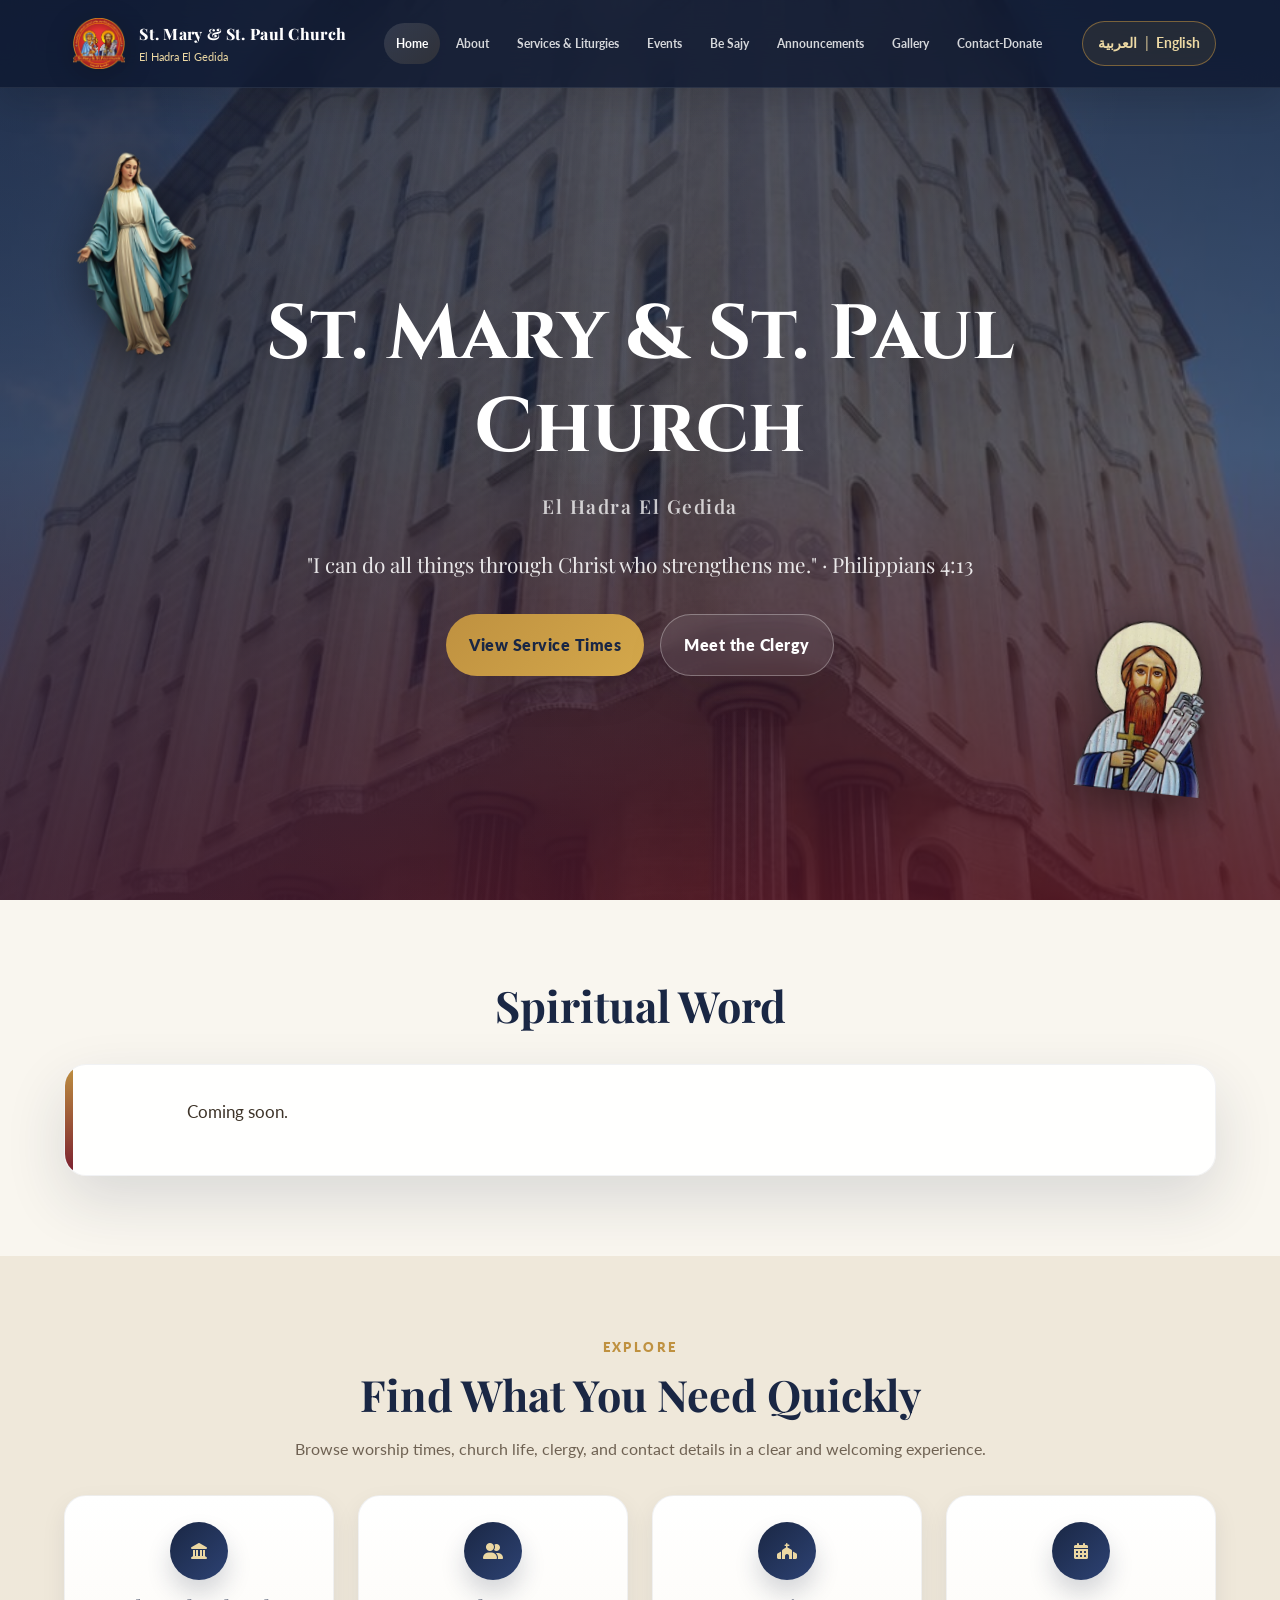
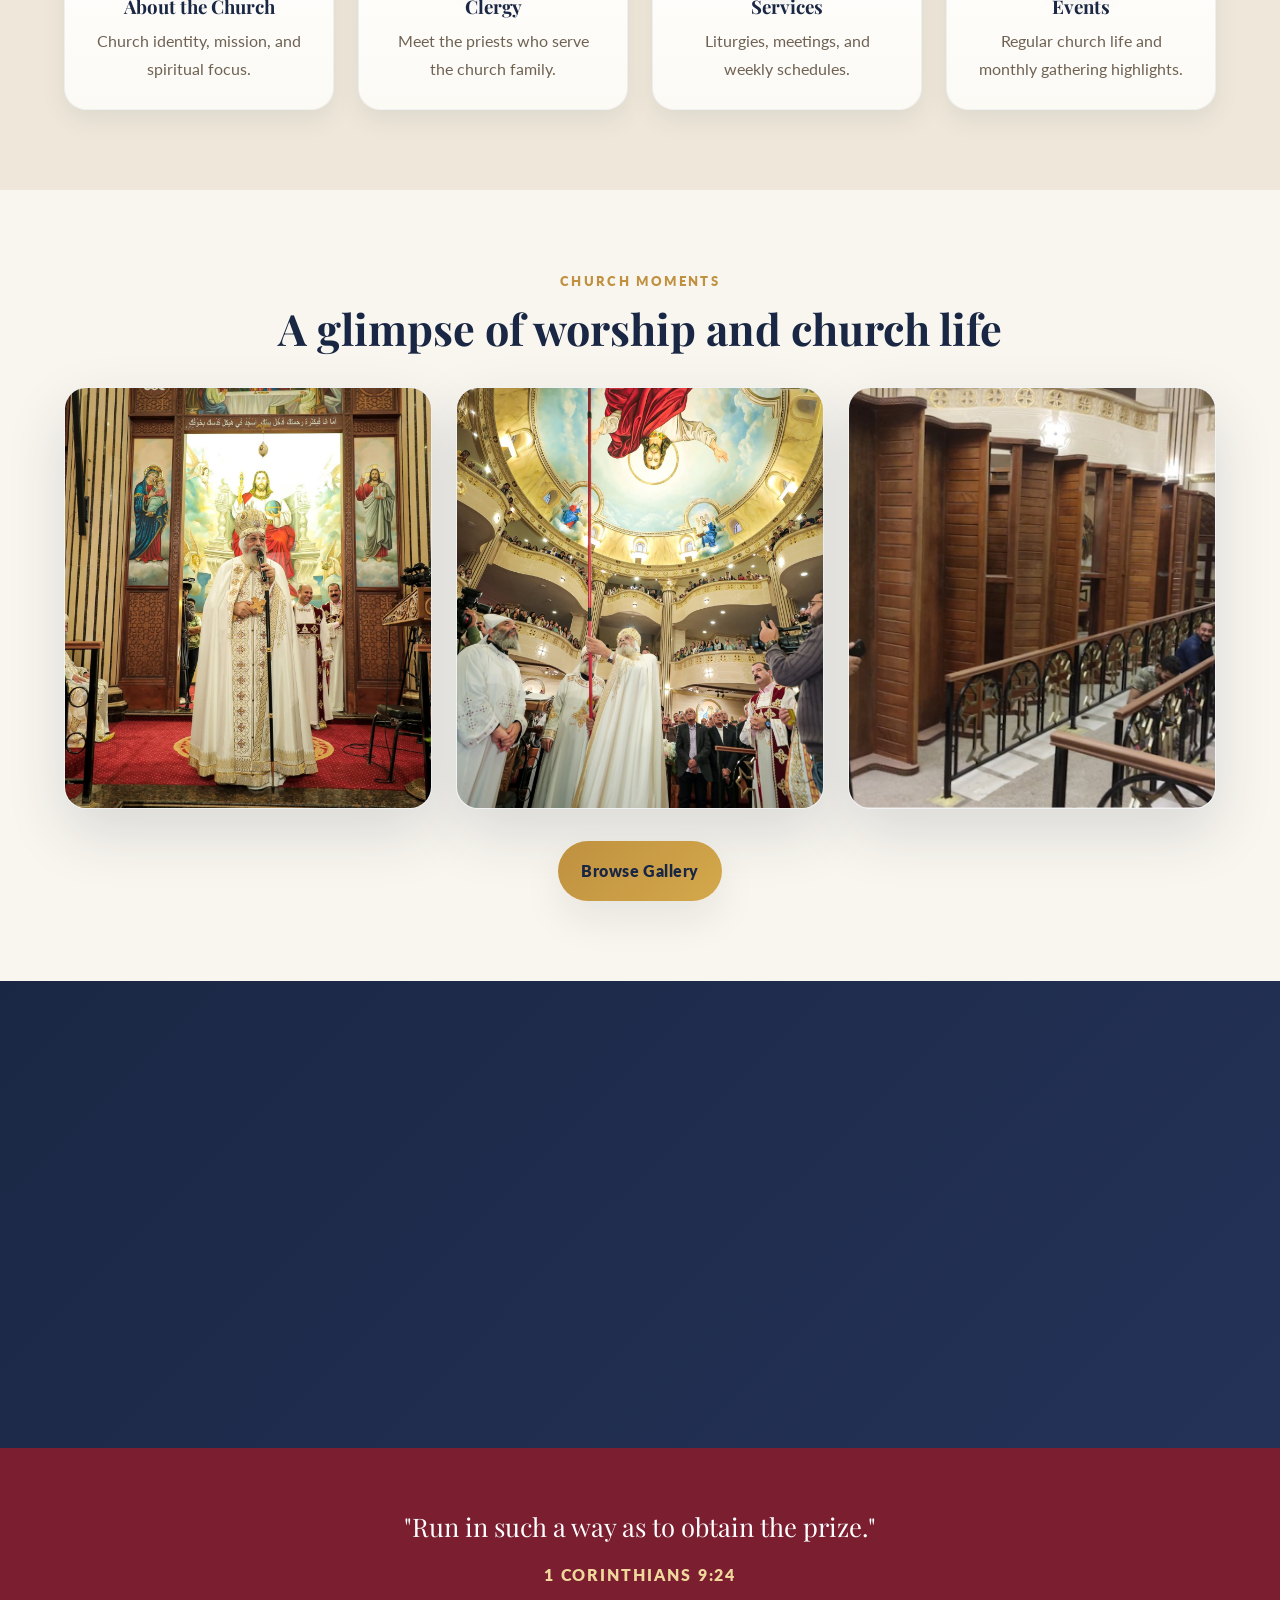
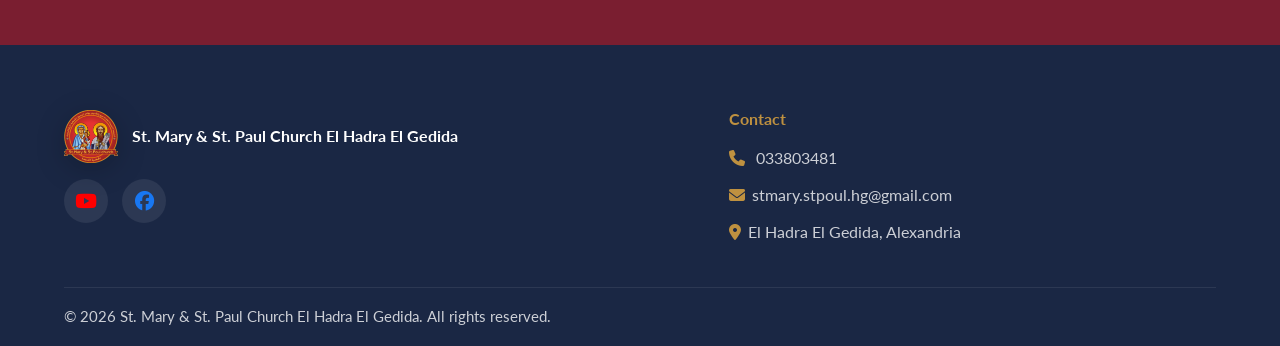
==== commit c136804c: "Update index.html" ====
--- a/index.html
+++ b/index.html
@@ -26,7 +26,7 @@
     </a>
 
     <div class="nav-links">
-            <a href="index.html" class="active" data-en="Home" data-ar="الرئيسية">Home</a><a href="pages/about.html" data-en="About" data-ar="عن الكنيسة">About</a><a href="pages/services.html" data-en="Services &amp; Liturgies" data-ar="القداسات والخدمات">Services &amp; Liturgies</a><a href="pages/events.html" data-en="Events" data-ar="الفعاليات">Events</a><a href="pages/be-sajy.html" data-en="Be Sajy" data-ar="بي ساجي">Be Sajy</a><a href="pages/announcements.html" data-en="Announcements" data-ar="الإعلانات">Announcements</a><a href="pages/gallery.html" data-en="Gallery" data-ar="المعرض">Gallery</a><a href="pages/donate.html" class="active" data-en="Donate" data-ar="تبرع">Donate</a><a href="pages/contact.html" data-en="Contact" data-ar="اتصل بنا">Contact</a>
+            <a href="index.html" class="active" data-en="Home" data-ar="الرئيسية">Home</a><a href="pages/about.html" data-en="About" data-ar="عن الكنيسة">About</a><a href="pages/services.html" data-en="Services &amp; Liturgies" data-ar="القداسات والخدمات">Services &amp; Liturgies</a><a href="pages/events.html" data-en="Events" data-ar="الفعاليات">Events</a><a href="pages/be-sajy.html" data-en="Be Sajy" data-ar="بي ساجي">Be Sajy</a><a href="pages/announcements.html" data-en="Announcements" data-ar="الإعلانات">Announcements</a><a href="pages/gallery.html" data-en="Gallery" data-ar="المعرض">Gallery</a><a href="pages/contact.html" data-en="Contact-Donate" data-ar="اتصل بنا-تبرع">Contact-Donate</a>
     </div>
 
     <div class="nav-actions">
@@ -48,7 +48,7 @@
     <span class="sep">|</span>
     <span>English</span>
   </button>
-  <a href="index.html" class="active" data-en="Home" data-ar="الرئيسية">Home</a><a href="pages/about.html" data-en="About" data-ar="عن الكنيسة">About</a><a href="pages/services.html" data-en="Services &amp; Liturgies" data-ar="القداسات والخدمات">Services &amp; Liturgies</a><a href="pages/events.html" data-en="Events" data-ar="الفعاليات">Events</a><a href="pages/be-sajy.html" data-en="Be Sajy" data-ar="بي ساجي">Be Sajy</a><a href="pages/announcements.html" data-en="Announcements" data-ar="الإعلانات">Announcements</a><a href="pages/gallery.html" data-en="Gallery" data-ar="المعرض">Gallery</a><a href="pages/donate.html" class="active" data-en="Donate" data-ar="تبرع">Donate</a><a href="pages/contact.html" data-en="Contact" data-ar="اتصل بنا">Contact</a>
+  <a href="index.html" class="active" data-en="Home" data-ar="الرئيسية">Home</a><a href="pages/about.html" data-en="About" data-ar="عن الكنيسة">About</a><a href="pages/services.html" data-en="Services &amp; Liturgies" data-ar="القداسات والخدمات">Services &amp; Liturgies</a><a href="pages/events.html" data-en="Events" data-ar="الفعاليات">Events</a><a href="pages/be-sajy.html" data-en="Be Sajy" data-ar="بي ساجي">Be Sajy</a><a href="pages/announcements.html" data-en="Announcements" data-ar="الإعلانات">Announcements</a><a href="pages/gallery.html" data-en="Gallery" data-ar="المعرض">Gallery</a><a href="pages/contact.html" data-en="Contact-Donate" data-ar="اتصل بنا-تبرع">Contact-Donate</a>
 </div>
 
   
